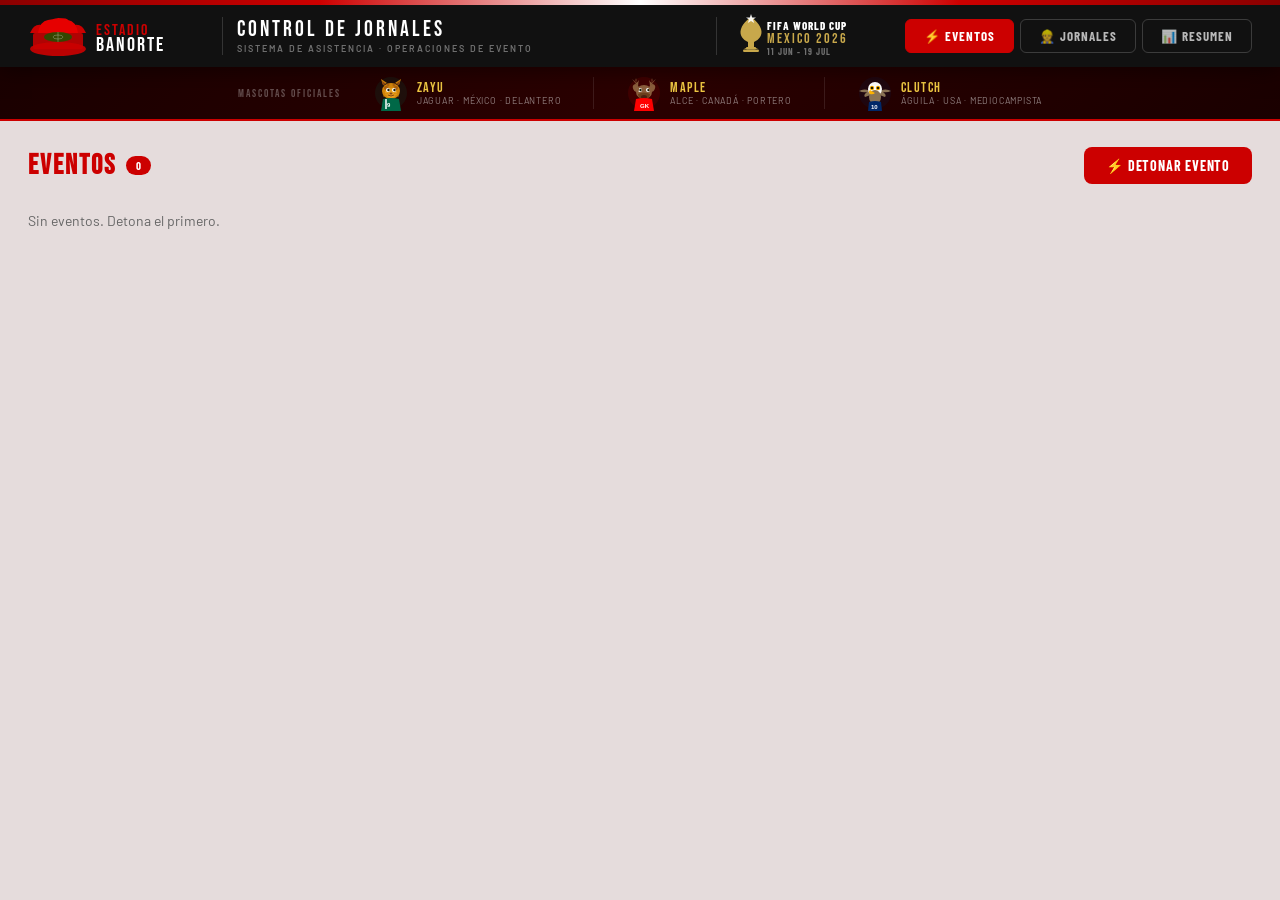
==== index.html @ 2855ef68 "new" ====
﻿<!DOCTYPE html>
<html lang="es">
<head>
<meta charset="UTF-8">
<meta name="viewport" content="width=device-width, initial-scale=1.0">
<title>Estadio Banorte · Control de Jornales · Mundial 2026</title>
<link href="https://fonts.googleapis.com/css2?family=Bebas+Neue&family=Barlow+Condensed:wght@400;600;700;800;900&family=Barlow:wght@400;500;600&display=swap" rel="stylesheet">
<style>
*{box-sizing:border-box;margin:0;padding:0}
:root{
  --red:#CC0000;--red2:#E60000;--red-dark:#8B0000;
  --white:#FFFFFF;--dark:#111111;
  --gray:#F5F5F5;--gray2:#EBEBEB;
  --border:#E0E0E0;--border-red:#F5C0C0;
  --text:#111111;--muted:#666;
  --gold:#C8A84B;--gold2:#F0C842;
}
html,body{min-height:100vh;background:#E5DCDC;font-family:'Barlow',sans-serif;color:var(--text)}

/* â”€â”€ HEADER â”€â”€ */
.header{background:var(--dark);position:sticky;top:0;z-index:100;box-shadow:0 2px 20px rgba(0,0,0,.5)}
.topbar{height:5px;background:linear-gradient(90deg,var(--red-dark),var(--red),#fff,var(--red),var(--red-dark))}
.hinner{display:flex;align-items:center;gap:14px;padding:8px 28px;max-width:1440px;margin:0 auto}

.sep{width:1px;height:38px;background:rgba(255,255,255,.15);flex-shrink:0}

.htxt{flex:1}
.htitle{font-family:'Bebas Neue',sans-serif;color:white;font-size:22px;letter-spacing:3px;line-height:1}
.hsub{font-size:9px;color:rgba(255,255,255,.4);letter-spacing:2px;font-weight:600;text-transform:uppercase;margin-top:2px}

.nav{display:flex;gap:6px;margin-left:auto}
.nav-btn{background:transparent;border:1.5px solid rgba(255,255,255,.18);color:rgba(255,255,255,.7);font-family:'Barlow Condensed',sans-serif;font-weight:700;font-size:13px;letter-spacing:1px;padding:8px 18px;border-radius:6px;cursor:pointer;transition:.15s;text-transform:uppercase}
.nav-btn:hover,.nav-btn.active{background:var(--red);border-color:var(--red);color:white}

/* â”€â”€ MASCOTS BAR â”€â”€ */
.mascots-bar{background:linear-gradient(135deg,#1a0000,#2a0000,#1a0000);border-bottom:2px solid var(--red);padding:8px 28px;display:flex;align-items:center;justify-content:center;gap:32px}
.mascot-item{display:flex;align-items:center;gap:8px}
.mascot-item svg{width:36px;height:36px;flex-shrink:0}
.mascot-txt{color:white}
.mascot-name{font-family:'Bebas Neue',sans-serif;font-size:14px;letter-spacing:1.5px;color:var(--gold2);line-height:1}
.mascot-desc{font-size:9px;color:rgba(255,255,255,.5);text-transform:uppercase;letter-spacing:.8px}
.mascots-title{font-family:'Bebas Neue',sans-serif;font-size:11px;letter-spacing:2px;color:rgba(255,255,255,.3);text-transform:uppercase;align-self:center}

/* â”€â”€ LAYOUT â”€â”€ */
.wrap{max-width:1440px;margin:0 auto;padding:26px 28px 60px}
.view{display:none}.view.active{display:block}
.sec-head{display:flex;align-items:center;gap:10px;margin-bottom:20px}
.sec-head h2{font-family:'Bebas Neue',sans-serif;font-size:28px;color:var(--red);letter-spacing:2px}
.badge{background:var(--red);color:white;font-size:11px;font-weight:700;padding:3px 10px;border-radius:20px;font-family:'Barlow Condensed',sans-serif}

/* â”€â”€ CARD â”€â”€ */
.card{background:white;border-radius:12px;border:1px solid var(--border);padding:20px;margin-bottom:16px}
.card-title{font-family:'Bebas Neue',sans-serif;font-size:17px;letter-spacing:1.5px;color:var(--red);margin-bottom:14px}

/* â”€â”€ FORM â”€â”€ */
.form-row{display:flex;gap:12px;flex-wrap:wrap;margin-bottom:13px}
.fg{display:flex;flex-direction:column;gap:5px;flex:1;min-width:175px}
.fg label{font-size:10px;font-weight:700;color:var(--muted);text-transform:uppercase;letter-spacing:1px}
.fg input,.fg select{border:1.5px solid var(--border);border-radius:8px;padding:9px 12px;font-family:'Barlow',sans-serif;font-size:14px;color:var(--text);background:white;outline:none;transition:.12s}
.fg input:focus,.fg select:focus{border-color:var(--red);box-shadow:0 0 0 3px rgba(204,0,0,.08)}

/* â”€â”€ BUTTONS â”€â”€ */
.btn{font-family:'Barlow Condensed',sans-serif;font-weight:700;font-size:14px;letter-spacing:.8px;text-transform:uppercase;padding:10px 22px;border-radius:8px;border:none;cursor:pointer;transition:.12s;display:inline-flex;align-items:center;gap:6px}
.btn:active{transform:scale(.98)}
.btn-red{background:var(--red);color:white}.btn-red:hover{background:var(--red2)}
.btn-gold{background:var(--gold);color:var(--dark)}.btn-gold:hover{background:var(--gold2)}
.btn-outline{background:transparent;color:var(--red);border:1.5px solid var(--red)}.btn-outline:hover{background:#FFF5F5}
.btn-danger{background:transparent;color:var(--red);border:1.5px solid var(--border-red);border-radius:6px;font-family:'Barlow Condensed',sans-serif;font-weight:700;font-size:11px;padding:3px 10px;cursor:pointer;transition:.12s}
.btn-danger:hover{background:#FEF0F0}
.btn-sm{padding:7px 15px;font-size:13px}
.btn-xs{padding:4px 10px;font-size:11px}

/* â”€â”€ EVENTS GRID â”€â”€ */
.ev-grid{display:grid;grid-template-columns:repeat(auto-fill,minmax(275px,1fr));gap:14px;margin-bottom:24px}
.ev-card{background:white;border-radius:12px;border:2px solid var(--border);overflow:hidden;cursor:pointer;transition:.15s}
.ev-card:hover{border-color:var(--red);transform:translateY(-2px);box-shadow:0 6px 20px rgba(204,0,0,.12)}
.ev-card.sel{border-color:var(--red);box-shadow:0 0 0 4px rgba(204,0,0,.15)}
.ev-top{background:var(--red);padding:14px 16px;position:relative;overflow:hidden}
.ev-top::after{content:'';position:absolute;bottom:0;left:0;right:0;height:3px;background:linear-gradient(90deg,var(--gold),white,var(--gold))}
.ev-top::before{content:'';position:absolute;top:-30px;right:-30px;width:100px;height:100px;border-radius:50%;background:rgba(255,255,255,.05)}
.ev-tipo{display:inline-block;background:rgba(255,255,255,.15);color:rgba(255,255,255,.9);font-size:10px;font-weight:700;padding:2px 9px;border-radius:4px;letter-spacing:1px;text-transform:uppercase;margin-bottom:6px}
.ev-nombre{font-family:'Bebas Neue',sans-serif;font-size:21px;color:white;letter-spacing:1.5px;line-height:1.1}
.ev-meta{font-size:11px;color:rgba(255,255,255,.6);margin-top:4px}
.ev-extra{margin-top:10px;display:flex;flex-wrap:wrap;gap:6px}
.ev-pill{font-size:9px;font-weight:700;letter-spacing:.5px;text-transform:uppercase;padding:4px 8px;border-radius:999px;background:rgba(255,255,255,.14);color:white}
.ev-body{padding:12px 16px}
.ev-stats{display:grid;grid-template-columns:repeat(4,1fr);gap:6px}
.ev-stat{background:var(--gray);border-radius:7px;padding:7px 4px;text-align:center}
.ev-stat .n{font-family:'Bebas Neue',sans-serif;font-size:22px;color:var(--red);line-height:1}
.ev-stat .l{font-size:9px;color:var(--muted);font-weight:700;text-transform:uppercase;letter-spacing:.3px}

/* â”€â”€ TURNOS â”€â”€ */
.turnos-head{display:flex;align-items:center;gap:10px;margin:26px 0 14px}
.ev-label{font-family:'Bebas Neue',sans-serif;font-size:22px;color:var(--red);letter-spacing:1.5px}
.turnos-grid{display:grid;grid-template-columns:repeat(3,1fr);gap:16px}
.turno-card{background:white;border-radius:12px;overflow:hidden;border:1.5px solid var(--border);display:flex;flex-direction:column}
.t-head{padding:12px 16px;display:flex;align-items:center;gap:10px}
.t-antes .t-head{background:linear-gradient(135deg,#FFEAEA,#FFD5D5);border-bottom:2px solid #FFAAAA}
.t-durante .t-head{background:var(--red);border-bottom:3px solid var(--gold)}
.t-despues .t-head{background:var(--dark);border-bottom:2px solid var(--red)}
.t-ico{width:32px;height:32px;border-radius:50%;display:flex;align-items:center;justify-content:center;font-size:15px;flex-shrink:0}
.t-antes .t-ico{background:var(--red);color:white}
.t-durante .t-ico{background:var(--gold);color:var(--dark)}
.t-despues .t-ico{background:var(--red);color:white}
.t-lbl{font-family:'Bebas Neue',sans-serif;font-size:16px;letter-spacing:1px}
.t-antes .t-lbl{color:var(--red)}
.t-durante .t-lbl,.t-despues .t-lbl{color:white}
.t-salary{margin-left:auto;font-family:'Bebas Neue',sans-serif;font-size:20px;letter-spacing:1px}
.t-antes .t-salary{color:var(--red)}
.t-durante .t-salary,.t-despues .t-salary{color:white}
.t-body{padding:13px;flex:1}
.add-row{display:flex;gap:7px;margin-bottom:10px}
.add-row select{flex:1;border:1.5px solid var(--border);border-radius:7px;padding:8px 10px;font-family:'Barlow',sans-serif;font-size:13px;outline:none;background:white;color:var(--text)}
.add-row select:focus{border-color:var(--red)}
.emp-list{display:flex;flex-direction:column;gap:5px;max-height:230px;overflow-y:auto;padding-right:2px}
.emp-list::-webkit-scrollbar{width:4px}
.emp-list::-webkit-scrollbar-thumb{background:var(--gray2);border-radius:4px}
.emp-item{display:flex;align-items:center;gap:9px;padding:8px 10px;background:var(--gray);border-radius:8px;transition:.1s}
.emp-item:hover{background:var(--gray2)}
.emp-av{width:32px;height:32px;border-radius:50%;background:var(--red);color:white;display:flex;align-items:center;justify-content:center;font-size:10px;font-weight:800;flex-shrink:0;font-family:'Barlow Condensed',sans-serif}
.emp-info{flex:1}
.emp-nm{font-size:13px;font-weight:600;color:var(--text)}
.emp-ar{font-size:10px;color:var(--muted);font-weight:700;text-transform:uppercase;letter-spacing:.3px}
.emp-pay{font-family:'Bebas Neue',sans-serif;font-size:16px;color:var(--red);margin-right:4px}
.t-foot{padding:9px 14px;border-top:1px solid var(--border);display:flex;justify-content:space-between;align-items:center;background:var(--gray)}
.t-total{font-family:'Barlow Condensed',sans-serif;font-size:12px;font-weight:700;color:var(--muted)}
.t-total strong{font-family:'Bebas Neue',sans-serif;font-size:16px;color:var(--red)}
.empty{text-align:center;padding:20px;color:var(--muted);font-size:13px;font-style:italic}

/* â”€â”€ TABLES â”€â”€ */
.tbl-wrap{background:white;border-radius:12px;border:1px solid var(--border);overflow:auto}
table{width:100%;border-collapse:collapse;font-size:13px;min-width:1240px}
thead th{text-align:left;padding:11px 16px;background:var(--red);color:white;font-family:'Barlow Condensed',sans-serif;font-weight:700;font-size:13px;letter-spacing:.8px;text-transform:uppercase}
tbody td{padding:10px 16px;border-bottom:1px solid var(--border);color:var(--text)}
tbody tr:last-child td{border-bottom:none}
tbody tr:hover td{background:var(--gray)}
.tag{display:inline-block;font-size:10px;font-weight:700;padding:2px 9px;border-radius:4px;text-transform:uppercase;letter-spacing:.3px;background:#FFEAEA;color:var(--red)}
.cell-stack{display:flex;flex-direction:column;gap:3px}
.cell-muted{font-size:11px;color:var(--muted);line-height:1.2}
.cell-badge{display:inline-flex;align-items:center;gap:4px;width:max-content;font-size:10px;font-weight:700;padding:2px 8px;border-radius:999px;background:#EEF8EE;color:#1E7A3A;text-transform:uppercase;letter-spacing:.3px}
.cell-badge.off{background:#FFF3F3;color:var(--red)}
.contact-line{font-size:11px;line-height:1.25;color:var(--text)}
.contact-line strong{color:var(--muted);text-transform:uppercase;font-size:9px;letter-spacing:.4px}
.file-input{border:1.5px dashed var(--border);border-radius:8px;padding:9px 12px;background:#FCFCFC;font-size:13px}
.file-preview{font-size:11px;color:var(--muted);margin-top:4px}

/* â”€â”€ RESUMEN â”€â”€ */
.res-grid{display:grid;grid-template-columns:repeat(4,1fr);gap:14px;margin-bottom:22px}
.res-card{background:white;border-radius:12px;border:1.5px solid var(--border);padding:16px 18px}
.res-lbl{font-size:10px;font-weight:700;text-transform:uppercase;letter-spacing:1px;color:var(--muted);margin-bottom:4px}
.res-val{font-family:'Bebas Neue',sans-serif;font-size:32px;color:var(--red);line-height:1}
.res-sub{font-size:11px;color:var(--muted);margin-top:3px}
.res-card.hl{border-color:var(--gold);background:linear-gradient(135deg,#FFFCE8,#FFF5CC)}
.res-card.hl .res-val{color:var(--dark)}
.dl-area{background:white;border:1px solid var(--border);border-radius:12px;padding:18px;margin-top:16px}
.dl-title{font-family:'Bebas Neue',sans-serif;font-size:17px;letter-spacing:1.5px;color:var(--red);margin-bottom:12px}
.dl-btns{display:flex;gap:9px;flex-wrap:wrap}

/* â”€â”€ TOAST â”€â”€ */
.toast{position:fixed;bottom:26px;right:26px;background:var(--dark);color:white;padding:12px 22px;border-radius:10px;font-size:14px;font-weight:600;font-family:'Barlow Condensed',sans-serif;letter-spacing:.5px;z-index:999;opacity:0;transform:translateY(8px);transition:all .22s;pointer-events:none;border-left:4px solid var(--gold)}
.toast.show{opacity:1;transform:translateY(0)}

@media(max-width:1000px){.turnos-grid{grid-template-columns:1fr}}
@media(max-width:800px){.res-grid{grid-template-columns:repeat(2,1fr)}.wrap{padding:18px 16px 60px}.ev-grid{grid-template-columns:1fr}.mascots-bar{gap:16px}}
@media(max-width:600px){.nav-btn{padding:7px 10px;font-size:11px}.hinner{padding:8px 14px}.mascot-desc{display:none}}
</style>
</head>
<body>

<!-- HEADER -->
<div class="header">
  <div class="topbar"></div>
  <div class="hinner">

    <!-- LOGO ESTADIO BANORTE: Silueta del Azteca + nombre -->
    <svg width="180" height="46" viewBox="0 0 180 46" fill="none" xmlns="http://www.w3.org/2000/svg">
      <!-- Silueta estadio Azteca (techo caracol icónico) -->
      <g transform="translate(0,2)">
        <!-- Base/gradas -->
        <ellipse cx="30" cy="34" rx="28" ry="7" fill="#CC0000" opacity=".9"/>
        <!-- Cuerpo estadio -->
        <rect x="5" y="18" width="50" height="16" rx="2" fill="#CC0000" opacity=".85"/>
        <!-- Techo volado izquierdo -->
        <path d="M2 18 Q6 8 14 10 L14 18Z" fill="#CC0000"/>
        <!-- Techo volado derecho -->
        <path d="M58 18 Q54 8 46 10 L46 18Z" fill="#CC0000"/>
        <!-- Techo central caracol -->
        <path d="M10 18 Q12 6 20 5 Q30 3 30 3 Q40 3 40 5 Q48 6 50 18Z" fill="#E60000"/>
        <!-- Apertura cancha -->
        <ellipse cx="30" cy="22" rx="14" ry="5" fill="#006400" opacity=".7"/>
        <!-- Lineas cancha -->
        <line x1="30" y1="17" x2="30" y2="27" stroke="white" stroke-width=".5" opacity=".5"/>
        <ellipse cx="30" cy="22" rx="5" ry="2" fill="none" stroke="white" stroke-width=".5" opacity=".5"/>
      </g>
      <!-- Texto -->
      <text x="68" y="22" font-family="'Bebas Neue',sans-serif" font-size="16" fill="#CC0000" letter-spacing="2">ESTADIO</text>
      <text x="68" y="38" font-family="'Bebas Neue',sans-serif" font-size="20" fill="white" letter-spacing="2">BANORTE</text>
    </svg>

    <div class="sep"></div>
    <div class="htxt">
      <div class="htitle">CONTROL DE JORNALES</div>
      <div class="hsub">Sistema de Asistencia · Operaciones de Evento</div>
    </div>
    <div class="sep"></div>

    <!-- FIFA WC 2026 logo -->
    <svg width="160" height="46" viewBox="0 0 160 46" fill="none" xmlns="http://www.w3.org/2000/svg">
      <!-- Trofeo -->
      <path d="M20 4 C20 4 12 9 10 16 C8 22 12 27 17 29 L17 34 L13 36 L27 36 L23 34 L23 29 C28 27 32 22 30 16 C28 9 20 4 20 4Z" fill="#C8A84B"/>
      <rect x="15" y="34" width="10" height="2.5" rx="1.2" fill="#C8A84B"/>
      <rect x="12" y="36.5" width="16" height="2.5" rx="1.2" fill="#C8A84B"/>
      <polygon points="20,1 21.2,4.5 25,4.5 22,6.5 23.2,10 20,8 16.8,10 18,6.5 15,4.5 18.8,4.5" fill="white" opacity=".9"/>
      <!-- Texto -->
      <text x="36" y="17" font-family="'Barlow Condensed',sans-serif" font-weight="800" font-size="11" fill="white" letter-spacing="1">FIFA WORLD CUP</text>
      <text x="36" y="30" font-family="'Bebas Neue',sans-serif" font-size="14" fill="#C8A84B" letter-spacing="2">MEXICO 2026</text>
      <text x="36" y="42" font-family="'Barlow Condensed',sans-serif" font-weight="700" font-size="9" fill="rgba(255,255,255,0.4)" letter-spacing="1">11 JUN - 19 JUL</text>
    </svg>

    <nav class="nav">
      <button class="nav-btn active" onclick="gotoView('eventos',this)">⚡ Eventos</button>
      <button class="nav-btn" onclick="gotoView('empleados',this)">👷 Jornales</button>
      <button class="nav-btn" onclick="gotoView('resumen',this)">📊 Resumen</button>
    </nav>
  </div>
</div>

<!-- MASCOTS BAR: Zayu (jaguar MX), Maple (alce CA), Clutch (águila USA) -->
<div class="mascots-bar">
  <div class="mascots-title">Mascotas Oficiales</div>

  <!-- ZAYU - Jaguar México -->
  <div class="mascot-item">
    <svg width="36" height="36" viewBox="0 0 36 36" fill="none">
      <!-- Cuerpo jaguar verde México -->
      <circle cx="18" cy="18" r="16" fill="#006847" opacity=".15"/>
      <!-- Cabeza -->
      <ellipse cx="18" cy="16" rx="9" ry="8" fill="#D4860A"/>
      <!-- Orejas -->
      <polygon points="10,10 8,4 14,8" fill="#D4860A"/>
      <polygon points="26,10 28,4 22,8" fill="#D4860A"/>
      <polygon points="10,10 9,6 13,9" fill="#8B4513"/>
      <polygon points="26,10 27,6 23,9" fill="#8B4513"/>
      <!-- Cara -->
      <ellipse cx="18" cy="18" rx="6" ry="5" fill="#E8A020"/>
      <!-- Manchas jaguar -->
      <circle cx="13" cy="13" r="2" fill="#8B4513" opacity=".6"/>
      <circle cx="23" cy="13" r="2" fill="#8B4513" opacity=".6"/>
      <circle cx="15" cy="10" r="1.5" fill="#8B4513" opacity=".5"/>
      <circle cx="21" cy="10" r="1.5" fill="#8B4513" opacity=".5"/>
      <!-- Ojos -->
      <circle cx="15" cy="15" r="2" fill="white"/>
      <circle cx="21" cy="15" r="2" fill="white"/>
      <circle cx="15.5" cy="15" r="1.2" fill="#1A1A00"/>
      <circle cx="21.5" cy="15" r="1.2" fill="#1A1A00"/>
      <!-- Nariz -->
      <ellipse cx="18" cy="18.5" rx="1.5" ry="1" fill="#8B4513"/>
      <!-- Boca -->
      <path d="M15 20 Q18 22 21 20" stroke="#8B4513" stroke-width="1" fill="none"/>
      <!-- Bigotes -->
      <line x1="10" y1="19" x2="15" y2="18.5" stroke="#D4860A" stroke-width=".8"/>
      <line x1="10" y1="21" x2="15" y2="20" stroke="#D4860A" stroke-width=".8"/>
      <line x1="26" y1="19" x2="21" y2="18.5" stroke="#D4860A" stroke-width=".8"/>
      <line x1="26" y1="21" x2="21" y2="20" stroke="#D4860A" stroke-width=".8"/>
      <!-- Jersey verde México -->
      <path d="M10 24 Q18 22 26 24 L28 36 Q18 38 8 36Z" fill="#006847"/>
      <path d="M13 24 L13 34" stroke="white" stroke-width="1.5"/>
      <text x="14" y="32" font-size="6" fill="white" font-weight="bold" font-family="sans-serif">9</text>
    </svg>
    <div class="mascot-txt">
      <div class="mascot-name">ZAYU</div>
      <div class="mascot-desc">Jaguar · México · Delantero</div>
    </div>
  </div>

  <div style="width:1px;height:32px;background:rgba(255,255,255,.1)"></div>

  <!-- MAPLE - Alce Canadá -->
  <div class="mascot-item">
    <svg width="36" height="36" viewBox="0 0 36 36" fill="none">
      <circle cx="18" cy="18" r="16" fill="#FF0000" opacity=".1"/>
      <!-- Cornamenta -->
      <path d="M12 12 Q8 6 6 4 Q8 5 10 8 Q9 5 10 3 Q11 5 10 8 Q12 7 13 5 Q12 8 12 12" fill="#8B5E3C"/>
      <path d="M24 12 Q28 6 30 4 Q28 5 26 8 Q27 5 26 3 Q25 5 26 8 Q24 7 23 5 Q24 8 24 12" fill="#8B5E3C"/>
      <!-- Cabeza alce grande -->
      <ellipse cx="18" cy="17" rx="8" ry="7" fill="#8B5E3C"/>
      <!-- Hocico largo característico -->
      <path d="M12 19 Q18 16 24 19 Q24 24 18 25 Q12 24 12 19Z" fill="#6B3F1C"/>
      <!-- Ojos -->
      <circle cx="14" cy="15" r="2" fill="white"/>
      <circle cx="22" cy="15" r="2" fill="white"/>
      <circle cx="14.5" cy="15" r="1.2" fill="#1A1A00"/>
      <circle cx="22.5" cy="15" r="1.2" fill="#1A1A00"/>
      <!-- Nariz grande -->
      <ellipse cx="18" cy="22" rx="3" ry="2" fill="#4A2010"/>
      <!-- Orejas -->
      <ellipse cx="10" cy="13" rx="3" ry="4" fill="#8B5E3C" transform="rotate(-20,10,13)"/>
      <ellipse cx="26" cy="13" rx="3" ry="4" fill="#8B5E3C" transform="rotate(20,26,13)"/>
      <!-- Jersey rojo Canadá -->
      <path d="M10 24 Q18 22 26 24 L28 36 Q18 38 8 36Z" fill="#FF0000"/>
      <text x="14" y="33" font-size="6" fill="white" font-weight="bold" font-family="sans-serif">GK</text>
    </svg>
    <div class="mascot-txt">
      <div class="mascot-name">MAPLE</div>
      <div class="mascot-desc">Alce · Canadá · Portero</div>
    </div>
  </div>

  <div style="width:1px;height:32px;background:rgba(255,255,255,.1)"></div>

  <!-- CLUTCH - Águila USA -->
  <div class="mascot-item">
    <svg width="36" height="36" viewBox="0 0 36 36" fill="none">
      <circle cx="18" cy="18" r="16" fill="#002868" opacity=".15"/>
      <!-- Alas -->
      <path d="M18 18 Q8 12 2 16 Q6 18 10 17 Q6 20 8 22 Q14 20 18 18Z" fill="#8B7355"/>
      <path d="M18 18 Q28 12 34 16 Q30 18 26 17 Q30 20 28 22 Q22 20 18 18Z" fill="#8B7355"/>
      <!-- Cabeza blanca águila calva -->
      <ellipse cx="18" cy="14" rx="7" ry="7" fill="white"/>
      <!-- Cuerpo -->
      <ellipse cx="18" cy="22" rx="6" ry="7" fill="#8B7355"/>
      <!-- Pico amarillo curvo -->
      <path d="M13 15 Q11 17 13 19 Q16 20 18 18 Q16 17 13 15Z" fill="#FFB300"/>
      <!-- Ojos -->
      <circle cx="15" cy="13" r="2.2" fill="#FFB300"/>
      <circle cx="15" cy="13" r="1.3" fill="#1A1A00"/>
      <circle cx="21" cy="13" r="2.2" fill="#FFB300"/>
      <circle cx="21" cy="13" r="1.3" fill="#1A1A00"/>
      <!-- Jersey azul USA -->
      <path d="M12 27 Q18 25 24 27 L25 36 Q18 38 11 36Z" fill="#002868"/>
      <text x="14" y="34" font-size="6" fill="white" font-weight="bold" font-family="sans-serif">10</text>
    </svg>
    <div class="mascot-txt">
      <div class="mascot-name">CLUTCH</div>
      <div class="mascot-desc">Águila · USA · Mediocampista</div>
    </div>
  </div>
</div>

<div class="wrap">

  <!-- ══ VIEW: EVENTOS ══ -->
  <div class="view active" id="view-eventos">
    <div class="sec-head">
      <h2>EVENTOS</h2>
      <span class="badge" id="ev-count">0</span>
      <button class="btn btn-red" style="margin-left:auto" onclick="toggle('form-ev')">⚡ Detonar Evento</button>
    </div>
    <div class="card" id="form-ev" style="display:none">
      <div class="card-title">NUEVO EVENTO</div>
      <div class="form-row">
        <div class="fg"><label>Nombre del Evento</label><input id="ev-nom" placeholder="Ej: México vs Sudáfrica — Partido Inaugural"></div>
        <div class="fg" style="max-width:185px"><label>Fecha</label><input id="ev-fecha" type="date"></div>
        <div class="fg" style="max-width:200px"><label>Tipo</label>
          <select id="ev-tipo">
            <option>Partido Mundial</option><option>Amistoso</option>
            <option>Inauguración</option><option>Clausura</option>
            <option>Concierto</option><option>Ensayo General</option><option>Otro</option>
          </select>
        </div>
      </div>
      <div class="form-row">
        <div class="fg" style="max-width:210px"><label>Pago por Turno ($)</label><input id="ev-pago" type="number" value="380" min="1"></div>
        <div class="fg"><label>Notas / Descripción</label><input id="ev-desc" placeholder="Información adicional del evento..."></div>
      </div>
      <div class="form-row">
        <div class="fg" style="max-width:170px"><label>Salario Antes ($)</label><input id="ev-sal-antes" type="number" value="320" min="1"></div>
        <div class="fg" style="max-width:170px"><label>Salario Durante ($)</label><input id="ev-sal-durante" type="number" value="480" min="1"></div>
        <div class="fg" style="max-width:170px"><label>Salario Después ($)</label><input id="ev-sal-despues" type="number" value="360" min="1"></div>
        <div class="fg" style="max-width:170px"><label>Operario (cant.)</label><input id="ev-op" type="number" value="20" min="0"></div>
        <div class="fg" style="max-width:170px"><label>Supervisión (cant.)</label><input id="ev-sup" type="number" value="4" min="0"></div>
      </div>
      <div style="display:flex;gap:8px;flex-wrap:wrap">
        <button class="btn btn-red" onclick="crearEvento()">⚡ Detonar Evento</button>
        <button class="btn btn-outline" onclick="toggle('form-ev')">Cancelar</button>
      </div>
    </div>
    <div class="ev-grid" id="ev-grid">
      <p style="color:var(--muted);font-size:14px;grid-column:1/-1;padding:8px 0">Sin eventos. Detona el primero.</p>
    </div>
    <div id="turnos-sec" style="display:none">
      <div class="turnos-head">
        <div style="width:4px;height:28px;background:var(--gold);border-radius:2px"></div>
        <div class="ev-label" id="t-ev-title">EVENTO</div>
        <div style="margin-left:auto;display:flex;gap:8px">
          <button class="btn btn-gold btn-sm" onclick="dlEvento()">⬇ Lista Completa</button>
        </div>
      </div>
      <div class="turnos-grid" id="turnos-grid"></div>
    </div>
  </div>

  <!-- ══ VIEW: EMPLEADOS ══ -->
  <div class="view" id="view-empleados">
    <div class="sec-head">
      <h2>BASE DE JORNALES</h2>
      <span class="badge" id="emp-count">0</span>
      <button class="btn btn-red" style="margin-left:auto" onclick="openEmpForm()">+ Agregar Jornal</button>
    </div>
    <div class="card" id="form-emp" style="display:none">
      <div class="card-title">NUEVO JORNAL</div>
      <div class="form-row">
        <div class="fg"><label>Nombre Completo</label><input id="emp-nom" placeholder="Nombre completo"></div>
        <div class="fg" style="max-width:170px"><label>N° Empleado</label><input id="emp-num" placeholder="001"></div>
        <div class="fg" style="max-width:210px"><label>Área</label>
          <select id="emp-area">
            <option>Seguridad</option><option>Limpieza</option><option>Taquillas</option>
            <option>Acomodadores</option><option>Logística</option><option>Estacionamiento</option>
            <option>Médico</option><option>Prensa / Acreditaciones</option>
            <option>Protocolo VIP</option><option>Transmisiones</option>
          </select>
        </div>
      </div>
      <div class="form-row">
        <div class="fg"><label>Teléfono</label><input id="emp-tel" placeholder="55 1234 5678"></div>
        <div class="fg"><label>Celular</label><input id="emp-cel" placeholder="55 9876 5432"></div>
        <div class="fg"><label>Redes Sociales</label><input id="emp-redes" placeholder="@jornal.demo"></div>
      </div>
      <div class="form-row">
        <div class="fg"><label>Banco</label><input id="emp-banco" placeholder="BBVA"></div>
        <div class="fg"><label>Cuenta / Tarjeta</label><input id="emp-cuenta" placeholder="1234567890"></div>
        <div class="fg"><label>CLABE</label><input id="emp-clabe" placeholder="012345678901234567"></div>
      </div>
      <div class="form-row">
        <div class="fg">
          <label>Subir INE</label>
          <input id="emp-ine" class="file-input" type="file" accept="image/*,application/pdf" onchange="handleEmpIneChange(this)">
          <div class="file-preview" id="emp-ine-preview">Sin archivo cargado</div>
          <div style="display:flex;gap:8px;margin-top:8px;flex-wrap:wrap">
            <button class="btn btn-outline btn-xs" type="button" onclick="clearEmpIne()">Eliminar INE</button>
            <button class="btn btn-outline btn-xs" type="button" onclick="resetEmpForm()">Limpiar Formulario</button>
          </div>
        </div>
      </div>
      <div style="display:flex;gap:8px">
        <button class="btn btn-red" id="emp-save-btn" onclick="agregarEmp()">Guardar</button>
        <button class="btn btn-outline" onclick="cancelEmpForm()">Cancelar</button>
      </div>
    </div>
    <div class="tbl-wrap">
      <table>
        <thead><tr><th>N°</th><th>Nombre</th><th>Área</th><th>Contacto</th><th>Banco</th><th>INE</th><th style="text-align:center">Eventos</th><th style="text-align:center">Turnos</th><th style="text-align:right">Total Ganado</th><th>Acciones</th></tr></thead>
        <tbody id="emp-tbody"></tbody>
      </table>
    </div>
  </div>

  <!-- ══ VIEW: RESUMEN ══ -->
  <div class="view" id="view-resumen">
    <div class="sec-head"><h2>RESUMEN GENERAL</h2></div>
    <div class="res-grid" id="res-stats"></div>
    <div class="tbl-wrap">
      <table>
        <thead><tr><th>Jornal</th><th>Área</th><th style="text-align:center">Antes</th><th style="text-align:center">Durante</th><th style="text-align:center">Después</th><th style="text-align:center">Turnos</th><th style="text-align:right">A Pagar</th></tr></thead>
        <tbody id="res-tbody"></tbody>
      </table>
    </div>
    <div class="dl-area">
      <div class="dl-title">DESCARGAR REPORTES</div>
      <div class="dl-btns">
        <button class="btn btn-red btn-sm" onclick="dlResumen()">⬇ Resumen General (CSV)</button>
        <button class="btn btn-outline btn-sm" onclick="dlPorEvento()">⬇ Desglose por Evento (CSV)</button>
      </div>
    </div>
  </div>

</div>
<div class="toast" id="toast"></div>

<script>
var emps=[
  {id:1,num:'001',nombre:'Carlos Ramírez',area:'Seguridad',telefono:'55 1000 1001',celular:'55 2000 1001',redes:'@jr001',banco:'BBVA',cuenta:'1234567890',clabe:'012345678901234567',ine:{name:'INE_Carlos_Ramirez.pdf'}},
  {id:2,num:'002',nombre:'Miguel Flores',area:'Acomodadores',telefono:'55 1000 1002',celular:'55 2000 1002',redes:'@jr002',banco:'Banorte',cuenta:'1234567891',clabe:'012345678901234568',ine:{name:'INE_Miguel_Flores.jpg'}},
  {id:3,num:'003',nombre:'Ana González',area:'Limpieza',telefono:'55 1000 1003',celular:'55 2000 1003',redes:'@jr003',banco:'Santander',cuenta:'1234567892',clabe:'012345678901234569',ine:{name:'INE_Ana_Gonzalez.pdf'}},
  {id:4,num:'004',nombre:'Luis Hernández',area:'Taquillas',telefono:'55 1000 1004',celular:'55 2000 1004',redes:'@jr004',banco:'BBVA',cuenta:'1234567893',clabe:'012345678901234570',ine:{name:'INE_Luis_Hernandez.jpg'}},
  {id:5,num:'005',nombre:'Diana Morales',area:'Logística',telefono:'55 1000 1005',celular:'55 2000 1005',redes:'@jr005',banco:'Banamex',cuenta:'1234567894',clabe:'012345678901234571',ine:{name:'INE_Diana_Morales.pdf'}},
  {id:6,num:'006',nombre:'Roberto Soto',area:'Estacionamiento',telefono:'55 1000 1006',celular:'55 2000 1006',redes:'@jr006',banco:'BBVA',cuenta:'1234567895',clabe:'012345678901234572',ine:{name:'INE_Roberto_Soto.jpg'}},
  {id:7,num:'007',nombre:'Patricia Vega',area:'Médico',telefono:'55 1000 1007',celular:'55 2000 1007',redes:'@jr007',banco:'Santander',cuenta:'1234567896',clabe:'012345678901234573',ine:{name:'INE_Patricia_Vega.pdf'}},
  {id:8,num:'008',nombre:'Jorge Mendoza',area:'Seguridad',telefono:'55 1000 1008',celular:'55 2000 1008',redes:'@jr008',banco:'Banorte',cuenta:'1234567897',clabe:'012345678901234574',ine:{name:'INE_Jorge_Mendoza.jpg'}},
  {id:9,num:'009',nombre:'Sofía Reyes',area:'Prensa / Acreditaciones',telefono:'55 1000 1009',celular:'55 2000 1009',redes:'@jr009',banco:'BBVA',cuenta:'1234567898',clabe:'012345678901234575',ine:{name:'INE_Sofia_Reyes.pdf'}},
  {id:10,num:'010',nombre:'Eduardo Castillo',area:'Protocolo VIP',telefono:'55 1000 1010',celular:'55 2000 1010',redes:'@jr010',banco:'Santander',cuenta:'1234567899',clabe:'012345678901234576',ine:{name:'INE_Eduardo_Castillo.jpg'}},
  {id:11,num:'011',nombre:'Fernanda López',area:'Taquillas',telefono:'55 1000 1011',celular:'55 2000 1011',redes:'@jr011',banco:'Banamex',cuenta:'1234567900',clabe:'012345678901234577',ine:{name:'INE_Fernanda_Lopez.pdf'}},
  {id:12,num:'012',nombre:'Héctor Guzmán',area:'Seguridad',telefono:'55 1000 1012',celular:'55 2000 1012',redes:'@jr012',banco:'BBVA',cuenta:'1234567901',clabe:'012345678901234578',ine:{name:'INE_Hector_Guzman.jpg'}},
  {id:13,num:'013',nombre:'Verónica Salinas',area:'Transmisiones',telefono:'55 1000 1013',celular:'55 2000 1013',redes:'@jr013',banco:'Banorte',cuenta:'1234567902',clabe:'012345678901234579',ine:{name:'INE_Veronica_Salinas.pdf'}},
  {id:14,num:'014',nombre:'Ramón Torres',area:'Estacionamiento',telefono:'55 1000 1014',celular:'55 2000 1014',redes:'@jr014',banco:'Santander',cuenta:'1234567903',clabe:'012345678901234580',ine:{name:'INE_Ramon_Torres.jpg'}},
];var eventos=[],selEv=null,nextEvId=1,nextEmpId=15,empEditId=null,empIneCleared=false;
var TURNOS=[
  {key:'antes',lbl:'Antes del Evento',ico:'▷',cls:'t-antes'},
  {key:'durante',lbl:'Durante el Evento',ico:'▶',cls:'t-durante'},
  {key:'despues',lbl:'Después del Evento',ico:'◀',cls:'t-despues'},
];

function toast(m){var t=document.getElementById('toast');t.textContent=m;t.classList.add('show');clearTimeout(t._t);t._t=setTimeout(function(){t.classList.remove('show');},2600);}
function toggle(id){var e=document.getElementById(id);e.style.display=e.style.display==='none'?'block':'none';}
function fdate(d){return d?new Date(d+'T12:00').toLocaleDateString('es-MX',{day:'2-digit',month:'short',year:'numeric'}):'—';}
function ini(n){return n.split(' ').map(function(w){return w[0];}).slice(0,2).join('');}
function moneda(v){return '$'+Number(v||0).toLocaleString('es-MX');}
function salarioTurno(ev,turno){return Number(ev&&ev.salarios&&ev.salarios[turno]!=null?ev.salarios[turno]:ev&&ev.pago)||0;}
function safeTxt(v){return String(v||'').replace(/[&<>"]/g,function(ch){return {'&':'&amp;','<':'&lt;','>':'&gt;','"':'&quot;'}[ch];});}
function getEmpById(id){return emps.find(function(e){return e.id===id;});}
function fillEmpForm(emp){
  document.getElementById('emp-nom').value=emp.nombre||'';
  document.getElementById('emp-num').value=emp.num||'';
  document.getElementById('emp-area').value=emp.area||'Seguridad';
  document.getElementById('emp-tel').value=emp.telefono||'';
  document.getElementById('emp-cel').value=emp.celular||'';
  document.getElementById('emp-redes').value=emp.redes||'';
  document.getElementById('emp-banco').value=emp.banco||'';
  document.getElementById('emp-cuenta').value=emp.cuenta||'';
  document.getElementById('emp-clabe').value=emp.clabe||'';
  document.getElementById('emp-ine').value='';
  empIneCleared=false;
  document.getElementById('emp-ine-preview').textContent=emp.ine&&emp.ine.name?emp.ine.name:'Sin archivo cargado';
  document.getElementById('emp-save-btn').textContent='Guardar Cambios';
  document.querySelector('#form-emp .card-title').textContent='EDITAR JORNAL';
}
function resetEmpForm(){
  empEditId=null;
  empIneCleared=false;
  document.getElementById('emp-nom').value='';
  document.getElementById('emp-num').value='';
  document.getElementById('emp-area').value='Seguridad';
  document.getElementById('emp-tel').value='';
  document.getElementById('emp-cel').value='';
  document.getElementById('emp-redes').value='';
  document.getElementById('emp-banco').value='';
  document.getElementById('emp-cuenta').value='';
  document.getElementById('emp-clabe').value='';
  document.getElementById('emp-ine').value='';
  document.getElementById('emp-ine-preview').textContent='Sin archivo cargado';
  document.getElementById('emp-save-btn').textContent='Guardar';
  document.querySelector('#form-emp .card-title').textContent='NUEVO JORNAL';
}
function openEmpForm(id){
  resetEmpForm();
  if(id!=null){
    var emp=getEmpById(id);
    if(emp){
      empEditId=id;
      fillEmpForm(emp);
    }
  }
  document.getElementById('form-emp').style.display='block';
}
function cancelEmpForm(){
  resetEmpForm();
  document.getElementById('form-emp').style.display='none';
}
function clearEmpIne(){
  document.getElementById('emp-ine').value='';
  document.getElementById('emp-ine-preview').textContent='INE eliminada';
  empIneCleared=true;
}
function handleEmpIneChange(input){
  empIneCleared=false;
  document.getElementById('emp-ine-preview').textContent=input.files&&input.files[0]?input.files[0].name:'Sin archivo cargado';
}

function gotoView(v,btn){
  document.querySelectorAll('.view').forEach(function(e){e.classList.remove('active');});
  document.getElementById('view-'+v).classList.add('active');
  document.querySelectorAll('.nav-btn').forEach(function(b){b.classList.remove('active');});
  if(btn)btn.classList.add('active');
  if(v==='resumen')renderResumen();
  if(v==='empleados')renderEmps();
}

function crearEvento(){
  var n=document.getElementById('ev-nom').value.trim();
  var f=document.getElementById('ev-fecha').value;
  var t=document.getElementById('ev-tipo').value;
  var salarios={
    antes:parseFloat(document.getElementById('ev-sal-antes').value)||320,
    durante:parseFloat(document.getElementById('ev-sal-durante').value)||480,
    despues:parseFloat(document.getElementById('ev-sal-despues').value)||360
  };
  var posiciones={
    operario:parseInt(document.getElementById('ev-op').value,10)||0,
    supervision:parseInt(document.getElementById('ev-sup').value,10)||0
  };
  if(!n){toast('⚠ Ingresa el nombre del evento');return;}
  if(!f){toast('⚠ Selecciona la fecha');return;}
  eventos.push({id:nextEvId++,nombre:n,fecha:f,tipo:t,pago:salarios.durante,salarios:salarios,posiciones:posiciones,desc:document.getElementById('ev-desc').value.trim(),turnos:{antes:[],durante:[],despues:[]}});
  renderEventos();toggle('form-ev');
  document.getElementById('ev-nom').value='';
  document.getElementById('ev-fecha').value='';
  document.getElementById('ev-desc').value='';
  document.getElementById('ev-pago').value='380';
  var salAntes=document.getElementById('ev-sal-antes'); if(salAntes)salAntes.value='320';
  var salDurante=document.getElementById('ev-sal-durante'); if(salDurante)salDurante.value='480';
  var salDespues=document.getElementById('ev-sal-despues'); if(salDespues)salDespues.value='360';
  var op=document.getElementById('ev-op'); if(op)op.value='20';
  var sup=document.getElementById('ev-sup'); if(sup)sup.value='4';
  toast('⚡ Evento detonado · salarios y posiciones definidos');
}

function renderEventos(){
  document.getElementById('ev-count').textContent=eventos.length;
  var g=document.getElementById('ev-grid');
  if(!eventos.length){g.innerHTML='<p style="color:var(--muted);font-size:14px;grid-column:1/-1;padding:8px 0">Sin eventos. Detona el primero.</p>';return;}
  g.innerHTML=eventos.map(function(ev){
    var tot=ev.turnos.antes.length+ev.turnos.durante.length+ev.turnos.despues.length;
    var s=selEv&&selEv.id===ev.id;
    return'<div class="ev-card'+(s?' sel':'')+'" onclick="selectEv('+ev.id+')">'
      +'<div class="ev-top"><div class="ev-tipo">'+ev.tipo+'</div>'
      +'<div class="ev-nombre">'+ev.nombre+'</div>'
      +'<div class="ev-meta">'+fdate(ev.fecha)+' &nbsp;·&nbsp; Salarios por turno</div>'
      +'<div class="ev-extra">'
      +'<span class="ev-pill">Antes '+moneda(salarioTurno(ev,'antes'))+'</span>'
      +'<span class="ev-pill">Durante '+moneda(salarioTurno(ev,'durante'))+'</span>'
      +'<span class="ev-pill">Después '+moneda(salarioTurno(ev,'despues'))+'</span>'
      +'</div></div>'
      +'<div class="ev-body"><div class="ev-stats">'
      +'<div class="ev-stat"><div class="n">'+ev.turnos.antes.length+'</div><div class="l">Antes</div></div>'
      +'<div class="ev-stat"><div class="n">'+ev.turnos.durante.length+'</div><div class="l">Durante</div></div>'
      +'<div class="ev-stat"><div class="n">'+ev.turnos.despues.length+'</div><div class="l">Después</div></div>'
      +'<div class="ev-stat"><div class="n">'+tot+'</div><div class="l">Total</div></div>'
      +'</div>'
      +'<div class="ev-extra">'
      +'<span class="ev-pill">Operario '+(ev.posiciones&&ev.posiciones.operario||0)+'</span>'
      +'<span class="ev-pill">Supervisión '+(ev.posiciones&&ev.posiciones.supervision||0)+'</span>'
      +'</div></div></div>';
  }).join('');
}

function selectEv(id){
  selEv=eventos.find(function(e){return e.id===id;});
  renderEventos();renderTurnos();
  var s=document.getElementById('turnos-sec');
  s.style.display='block';
  document.getElementById('t-ev-title').textContent=selEv.nombre.toUpperCase();
  setTimeout(function(){s.scrollIntoView({behavior:'smooth',block:'start'});},80);
}

function renderTurnos(){
  if(!selEv)return;
  var ev=selEv;
  document.getElementById('turnos-grid').innerHTML=TURNOS.map(function(t){
    var list=ev.turnos[t.key];
    var disp=emps.filter(function(e){return!list.find(function(a){return a.id===e.id;});});
    var opts=disp.map(function(e){return'<option value="'+e.id+'">'+e.nombre+' · '+e.area+'</option>';}).join('');
    var sal=salarioTurno(ev,t.key);
    var items=list.length?list.map(function(e){
      return'<div class="emp-item">'
        +'<div class="emp-av">'+ini(e.nombre)+'</div>'
        +'<div class="emp-info"><div class="emp-nm">'+e.nombre+'</div><div class="emp-ar">'+e.area+'</div></div>'
        +'<div class="emp-pay">'+moneda(sal)+'</div>'
        +'<button class="btn-danger" onclick="removeEmp('+ev.id+',\''+t.key+'\','+e.id+')">✕</button>'
        +'</div>';
    }).join(''):'<div class="empty">Sin jornales asignados</div>';
    return'<div class="turno-card '+t.cls+'">'
      +'<div class="t-head"><div class="t-ico">'+t.ico+'</div><div class="t-lbl">'+t.lbl+'</div><div class="t-salary">'+moneda(sal)+'</div></div>'
      +'<div class="t-body">'
      +'<div class="add-row"><select id="sel-'+t.key+'"><option value="">— Seleccionar jornal —</option>'+opts+'</select>'
      +'<button class="btn btn-red btn-sm" onclick="addEmp('+ev.id+',\''+t.key+'\')">+ Agregar</button></div>'
      +'<div class="emp-list">'+items+'</div>'
      +'</div>'
      +'<div class="t-foot">'
      +'<div class="t-total">'+list.length+' jornales &nbsp;·&nbsp; <strong>'+moneda(list.length*sal)+'</strong></div>'
      +'<button class="btn btn-outline btn-xs" onclick="dlTurno('+ev.id+',\''+t.key+'\')">⬇ Lista</button>'
      +'</div></div>';
  }).join('');
}

function addEmp(evId,turno){
  var ev=eventos.find(function(e){return e.id===evId;});
  var val=parseInt(document.getElementById('sel-'+turno).value);
  if(!val){toast('⚠ Selecciona un jornal');return;}
  var emp=emps.find(function(e){return e.id===val;});
  ev.turnos[turno].push(emp);
  renderEventos();renderTurnos();
  toast('✓ '+emp.nombre+' agregado al turno');
}

function removeEmp(evId,turno,empId){
  var ev=eventos.find(function(e){return e.id===evId;});
  ev.turnos[turno]=ev.turnos[turno].filter(function(e){return e.id!==empId;});
  renderEventos();renderTurnos();
  toast('Jornal removido del turno');
}

function agregarEmp(){
  var n=document.getElementById('emp-nom').value.trim();
  var num=document.getElementById('emp-num').value.trim();
  var area=document.getElementById('emp-area').value;
  var tel=document.getElementById('emp-tel').value.trim();
  var cel=document.getElementById('emp-cel').value.trim();
  var redes=document.getElementById('emp-redes').value.trim();
  var banco=document.getElementById('emp-banco').value.trim();
  var cuenta=document.getElementById('emp-cuenta').value.trim();
  var clabe=document.getElementById('emp-clabe').value.trim();
  var file=document.getElementById('emp-ine').files[0];
  if(!n){toast('⚠ Ingresa el nombre');return;}
  function saveEmp(ine){
    var payload={num:num,nombre:n,area:area,telefono:tel,celular:cel,redes:redes,banco:banco,cuenta:cuenta,clabe:clabe};
    if(empEditId!=null){
      var emp=getEmpById(empEditId);
      if(!emp){toast('⚠ El jornal ya no existe');return;}
      payload.num=payload.num||emp.num||String(nextEmpId).padStart(3,'0');
      emp.num=payload.num;emp.nombre=payload.nombre;emp.area=payload.area;
      emp.telefono=payload.telefono;emp.celular=payload.celular;emp.redes=payload.redes;
      emp.banco=payload.banco;emp.cuenta=payload.cuenta;emp.clabe=payload.clabe;
      if(file){emp.ine=ine;}else if(empIneCleared){emp.ine=null;}
      renderEmps();if(selEv)renderTurnos();
      cancelEmpForm();
      toast('✓ Jornal actualizado');
      return;
    }
    payload.num=payload.num||String(nextEmpId).padStart(3,'0');
    emps.push({id:nextEmpId++,num:payload.num,nombre:payload.nombre,area:payload.area,telefono:payload.telefono,celular:payload.celular,redes:payload.redes,banco:payload.banco,cuenta:payload.cuenta,clabe:payload.clabe,ine:ine});
    renderEmps();
    cancelEmpForm();
    toast('✓ Jornal registrado');
  }
  if(file){
    var reader=new FileReader();
    reader.onload=function(){saveEmp({name:file.name,type:file.type,data:reader.result});};
    reader.readAsDataURL(file);
    document.getElementById('emp-ine-preview').textContent=file.name;
    empIneCleared=false;
    return;
  }
  saveEmp(null);
}

function renderEmps(){
  document.getElementById('emp-count').textContent=emps.length;
  var tb=document.getElementById('emp-tbody');
  if(!emps.length){tb.innerHTML='<tr><td colspan="10" style="text-align:center;color:var(--muted);padding:24px">Sin empleados registrados</td></tr>';return;}
  tb.innerHTML=emps.map(function(e){
    var turnos=0,evCount=0,pago=0;
    eventos.forEach(function(ev){
      var en=false;
      ['antes','durante','despues'].forEach(function(t){
        if(ev.turnos[t].find(function(a){return a.id===e.id;})){turnos++;pago+=salarioTurno(ev,t);en=true;}
      });
      if(en)evCount++;
    });
    var contacto='<div class="contact-line"><strong>Tel.</strong> '+safeTxt(e.telefono||'--')+'</div>'
      +'<div class="contact-line"><strong>Cel.</strong> '+safeTxt(e.celular||'--')+'</div>'
      +'<div class="contact-line"><strong>Red.</strong> '+safeTxt(e.redes||'--')+'</div>';
    var banco='<div class="contact-line"><strong>Banco</strong> '+safeTxt(e.banco||'--')+'</div>'
      +'<div class="contact-line"><strong>Cuenta</strong> '+safeTxt(e.cuenta||'--')+'</div>'
      +'<div class="contact-line"><strong>CLABE</strong> '+safeTxt(e.clabe||'--')+'</div>';
    var ine=e.ine&&e.ine.name?'<span class="cell-badge">INE cargada</span><div class="cell-muted">'+safeTxt(e.ine.name)+'</div>':'<span class="cell-badge off">Sin INE</span>';
    return'<tr>'
      +'<td><span class="tag">'+e.num+'</span></td>'
      +'<td style="font-weight:600">'+e.nombre+'</td>'
      +'<td>'+safeTxt(e.area||'--')+'</td>'
      +'<td>'+contacto+'</td>'
      +'<td>'+banco+'</td>'
      +'<td>'+ine+'</td>'
      +'<td style="text-align:center">'+evCount+'</td>'
      +'<td style="text-align:center">'+turnos+'</td>'
      +'<td style="text-align:right;font-family:\'Bebas Neue\',sans-serif;font-size:16px;color:var(--red)">'+moneda(pago)+'</td>'
      +'<td><div style="display:flex;gap:6px;flex-wrap:wrap;justify-content:flex-end"><button class="btn-danger" onclick="openEmpForm('+e.id+')">Editar</button><button class="btn-danger" onclick="eliminarEmp('+e.id+')">Eliminar</button></div></td>'
      +'</tr>';
  }).join('');
}

function eliminarEmp(id){
  if(!confirm('¿Eliminar este jornal?'))return;
  emps=emps.filter(function(e){return e.id!==id;});
  if(empEditId===id)cancelEmpForm();
  eventos.forEach(function(ev){
    ['antes','durante','despues'].forEach(function(t){
      ev.turnos[t]=ev.turnos[t].filter(function(e){return e.id!==id;});
    });
  });
  renderEmps();if(selEv)renderTurnos();
  toast('Jornal eliminado');
}

function renderResumen(){
  var totT=0,totP=0;
  var rows=emps.map(function(e){
    var a=0,d=0,ds=0,p=0;
    eventos.forEach(function(ev){
      if(ev.turnos.antes.find(function(x){return x.id===e.id;})){a++;p+=salarioTurno(ev,'antes');}
      if(ev.turnos.durante.find(function(x){return x.id===e.id;})){d++;p+=salarioTurno(ev,'durante');}
      if(ev.turnos.despues.find(function(x){return x.id===e.id;})){ds++;p+=salarioTurno(ev,'despues');}
    });
    var t=a+d+ds;totT+=t;totP+=p;
    return{e:e,a:a,d:d,ds:ds,t:t,p:p};
  }).filter(function(r){return r.t>0;}).sort(function(a,b){return b.p-a.p;});

  document.getElementById('res-stats').innerHTML=[
    {l:'Eventos',v:eventos.length,s:'registrados',hl:false},
    {l:'Jornales Activos',v:rows.length,s:'con al menos 1 turno',hl:false},
    {l:'Total Turnos',v:totT,s:'asignados',hl:false},
    {l:'Total a Pagar',v:moneda(totP),s:'suma total nómina',hl:true},
  ].map(function(r){
    return'<div class="res-card'+(r.hl?' hl':'')+'"><div class="res-lbl">'+r.l+'</div><div class="res-val">'+r.v+'</div><div class="res-sub">'+r.s+'</div></div>';
  }).join('');

  var tb=document.getElementById('res-tbody');
  if(!rows.length){tb.innerHTML='<tr><td colspan="7" style="text-align:center;color:var(--muted);padding:24px">Sin datos. Asigna jornales a los eventos.</td></tr>';return;}
  tb.innerHTML=rows.map(function(r){
    return'<tr>'
      +'<td style="font-weight:600">'+r.e.nombre+'</td>'
      +'<td>'+r.e.area+'</td>'
      +'<td style="text-align:center">'+r.a+'</td>'
      +'<td style="text-align:center">'+r.d+'</td>'
      +'<td style="text-align:center">'+r.ds+'</td>'
      +'<td style="text-align:center;font-weight:700">'+r.t+'</td>'
      +'<td style="text-align:right;font-family:\'Bebas Neue\',sans-serif;font-size:17px;color:var(--red)">'+moneda(r.p)+'</td>'
      +'</tr>';
  }).join('');
}

function csv(filename,rows){
  var c=rows.map(function(r){return r.map(function(c){return'"'+String(c).replace(/"/g,'""')+'"';}).join(',');}).join('\n');
  var a=document.createElement('a');
  a.href='data:text/csv;charset=utf-8,\uFEFF'+encodeURIComponent(c);
  a.download=filename;a.click();
}
function dlTurno(evId,turno){
  var ev=eventos.find(function(e){return e.id===evId;});
  var lbl={antes:'Antes',durante:'Durante',despues:'Después'}[turno];
  var rows=[['#','Nombre','Área','Turno','Evento','Fecha','Pago']];
  ev.turnos[turno].forEach(function(e,i){rows.push([i+1,e.nombre,e.area,lbl,ev.nombre,ev.fecha,moneda(salarioTurno(ev,turno))]);});
  csv('Lista_'+lbl+'_'+ev.nombre.replace(/\s+/g,'_')+'.csv',rows);
  toast('⬇ Lista '+lbl+' descargada');
}
function dlEvento(){
  if(!selEv){toast('Selecciona un evento primero');return;}
  var ev=selEv,rows=[['#','Nombre','Área','Turno','Pago']],i=1;
  ['antes','durante','despues'].forEach(function(t){
    var lbl={antes:'Antes',durante:'Durante',despues:'Después'}[t];
    ev.turnos[t].forEach(function(e){rows.push([i++,e.nombre,e.area,lbl,moneda(salarioTurno(ev,t))]);});
  });
  csv('Evento_'+ev.nombre.replace(/\s+/g,'_')+'.csv',rows);
  toast('⬇ Lista completa descargada');
}
function dlResumen(){
  var rows=[['Empleado','Área','N°','Banco','CLABE','INE','Antes','Durante','Después','Total Turnos','Total a Pagar']];
  emps.forEach(function(e){
    var a=0,d=0,ds=0,p=0;
    eventos.forEach(function(ev){
      if(ev.turnos.antes.find(function(x){return x.id===e.id;})){a++;p+=salarioTurno(ev,'antes');}
      if(ev.turnos.durante.find(function(x){return x.id===e.id;})){d++;p+=salarioTurno(ev,'durante');}
      if(ev.turnos.despues.find(function(x){return x.id===e.id;})){ds++;p+=salarioTurno(ev,'despues');}
    });
    if(a+d+ds>0)rows.push([e.nombre,e.area,e.num,e.banco||'',e.cuenta||'',e.ine&&e.ine.name?e.ine.name:'',a,d,ds,a+d+ds,moneda(p)]);
  });
  csv('Resumen_Banorte_'+new Date().toISOString().slice(0,10)+'.csv',rows);
  toast('⬇ Resumen general descargado');
}
function dlPorEvento(){
  var rows=[['Evento','Tipo','Fecha','Turno','N°','Nombre','Área','Banco','INE','Pago']];
  eventos.forEach(function(ev){
    ['antes','durante','despues'].forEach(function(t){
      var lbl={antes:'Antes',durante:'Durante',despues:'Después'}[t];
      ev.turnos[t].forEach(function(e){rows.push([ev.nombre,ev.tipo,ev.fecha,lbl,e.num,e.nombre,e.area,e.banco||'',e.ine&&e.ine.name?e.ine.name:'',moneda(salarioTurno(ev,t))]);});
    });
  });
  csv('Desglose_Por_Evento_Banorte.csv',rows);
  toast('⬇ Desglose por evento descargado');
}

renderEventos();renderEmps();
</script>
</body>
</html>
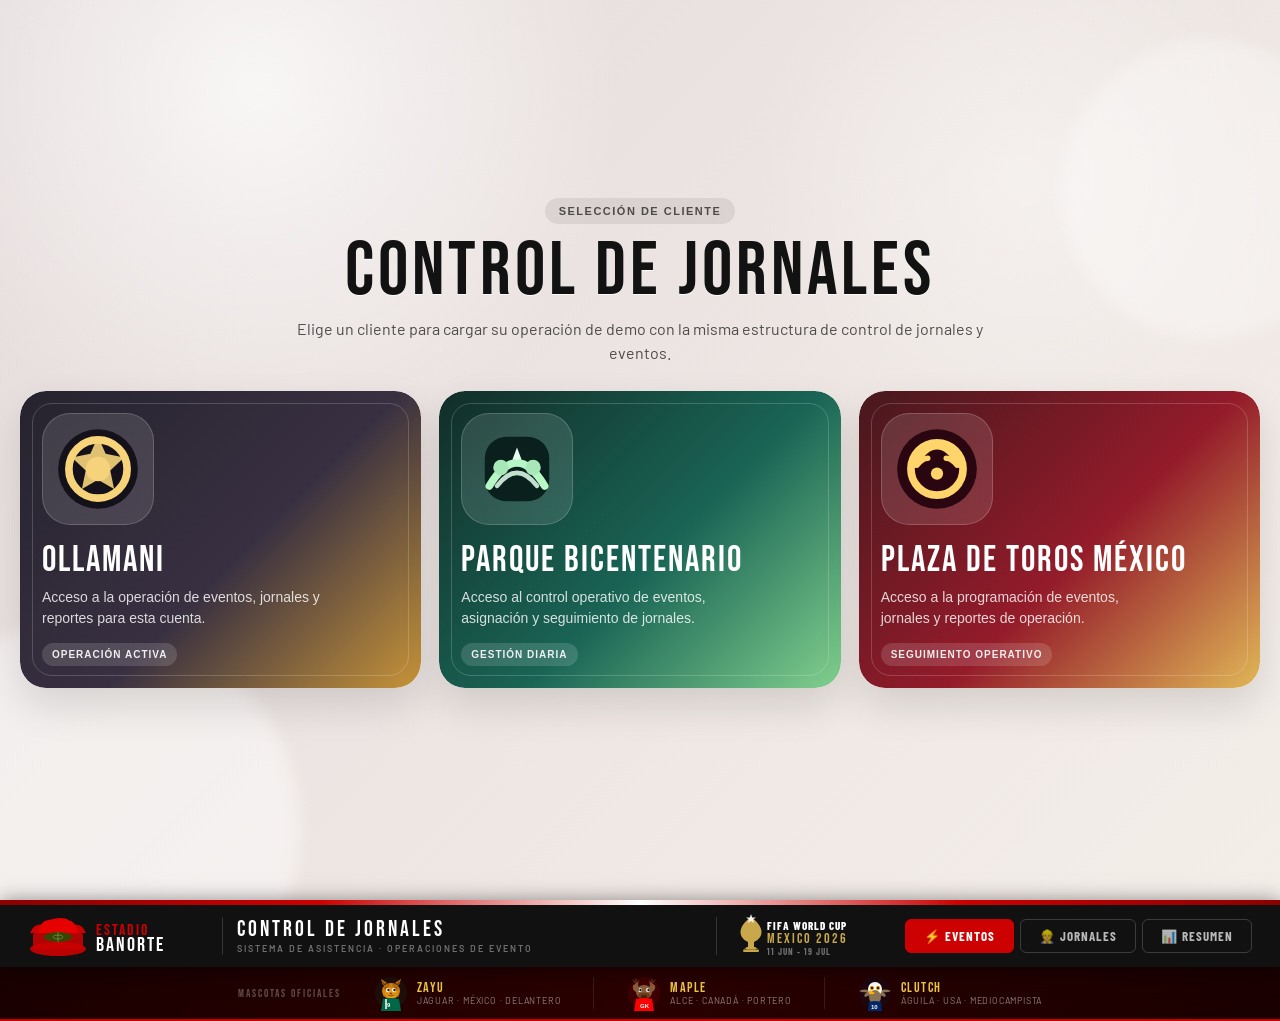
==== commit 3ecfeff9: "mejoras" ====
--- a/index.html
+++ b/index.html
@@ -3,7 +3,7 @@
 <head>
 <meta charset="UTF-8">
 <meta name="viewport" content="width=device-width, initial-scale=1.0">
-<title>Estadio Banorte · Control de Jornales · Mundial 2026</title>
+<title>Control de Jornales</title>
 <link href="https://fonts.googleapis.com/css2?family=Bebas+Neue&family=Barlow+Condensed:wght@400;600;700;800;900&family=Barlow:wght@400;500;600&display=swap" rel="stylesheet">
 <style>
 *{box-sizing:border-box;margin:0;padding:0}
@@ -14,13 +14,85 @@
   --border:#E0E0E0;--border-red:#F5C0C0;
   --text:#111111;--muted:#666;
   --gold:#C8A84B;--gold2:#F0C842;
-}
-html,body{min-height:100vh;background:#E5DCDC;font-family:'Barlow',sans-serif;color:var(--text)}
+  --page-bg:#E5DCDC;
+  --page-bg2:#F4EEE9;
+  --header-bg:#111111;
+}
+html,body{min-height:100vh;background:var(--page-bg);font-family:'Barlow',sans-serif;color:var(--text)}
+body{overflow-x:hidden}
+header,.mascots-bar,.wrap{display:none}
+
+/* â”€â”€ LANDING â”€â”€ */
+.landing-screen{min-height:100vh;display:flex;align-items:center;justify-content:center;padding:34px 20px 48px;position:relative;overflow:hidden;background:
+  radial-gradient(circle at 20% 10%, rgba(255,255,255,.72), transparent 28%),
+  radial-gradient(circle at 80% 20%, rgba(255,255,255,.42), transparent 22%),
+  linear-gradient(135deg,var(--page-bg),var(--page-bg2))}
+.landing-screen::before,.landing-screen::after{content:'';position:absolute;border-radius:50%;filter:blur(8px);pointer-events:none}
+.landing-screen::before{width:420px;height:420px;left:-120px;bottom:-140px;background:rgba(255,255,255,.45)}
+.landing-screen::after{width:300px;height:300px;right:-80px;top:40px;background:rgba(255,255,255,.32)}
+.landing-inner{max-width:1240px;width:100%;position:relative;z-index:1}
+.landing-hero{max-width:760px;margin:0 auto 24px;text-align:center}
+.landing-kicker{display:inline-flex;align-items:center;gap:8px;background:rgba(17,17,17,.08);padding:7px 14px;border-radius:999px;font-size:11px;font-weight:800;letter-spacing:1.5px;text-transform:uppercase;color:rgba(17,17,17,.7);margin-bottom:14px}
+.landing-title{font-family:'Bebas Neue',sans-serif;font-size:76px;line-height:.9;letter-spacing:4px;color:#121212;text-shadow:0 1px 0 rgba(255,255,255,.8)}
+.landing-copy{margin-top:10px;font-size:16px;line-height:1.5;color:rgba(17,17,17,.72);max-width:700px;margin-left:auto;margin-right:auto}
+.landing-grid{display:grid;grid-template-columns:repeat(3,1fr);gap:18px;margin-top:26px}
+.client-card{border:none;border-radius:26px;padding:22px;cursor:pointer;text-align:left;min-height:270px;position:relative;overflow:hidden;box-shadow:0 18px 40px rgba(0,0,0,.12);transition:transform .18s ease,box-shadow .18s ease,filter .18s ease}
+.client-card:hover{transform:translateY(-5px) scale(1.01);box-shadow:0 22px 46px rgba(0,0,0,.18);filter:saturate(1.06)}
+.client-card::before{content:'';position:absolute;inset:0;border-radius:inherit;opacity:.95}
+.client-card::after{content:'';position:absolute;inset:12px;border-radius:20px;border:1px solid rgba(255,255,255,.18);pointer-events:none}
+.client-card>*{position:relative;z-index:1}
+.client-mark{width:112px;height:112px;border-radius:28px;display:flex;align-items:center;justify-content:center;background:rgba(255,255,255,.12);backdrop-filter:blur(10px);box-shadow:inset 0 0 0 1px rgba(255,255,255,.18);margin-bottom:18px}
+.client-mark svg{width:92px;height:92px;display:block}
+.client-name{font-family:'Bebas Neue',sans-serif;font-size:36px;letter-spacing:2px;line-height:1;color:white}
+.client-desc{font-size:14px;line-height:1.5;color:rgba(255,255,255,.82);max-width:280px;margin-top:8px}
+.client-tag{display:inline-flex;align-items:center;gap:6px;background:rgba(255,255,255,.14);color:rgba(255,255,255,.9);padding:6px 10px;border-radius:999px;font-size:10px;font-weight:800;letter-spacing:1px;text-transform:uppercase;margin-top:14px}
+.client-card.ollamani::before{background:linear-gradient(135deg,#1b1824,#2f2638 55%,#c58f2f)}
+.client-card.parque::before{background:linear-gradient(135deg,#06231e,#0e5d4d 55%,#7ccf89)}
+.client-card.plaza::before{background:linear-gradient(135deg,#3e0d12,#8f1020 55%,#e0b44f)}
 
 /* â”€â”€ HEADER â”€â”€ */
-.header{background:var(--dark);position:sticky;top:0;z-index:100;box-shadow:0 2px 20px rgba(0,0,0,.5)}
-.topbar{height:5px;background:linear-gradient(90deg,var(--red-dark),var(--red),#fff,var(--red),var(--red-dark))}
+.header{background:var(--header-bg);position:sticky;top:0;z-index:100;box-shadow:0 2px 20px rgba(0,0,0,.5)}
+.topbar{height:5px;background:var(--topbar-grad,linear-gradient(90deg,var(--red-dark),var(--red),#fff,var(--red),var(--red-dark)))}
 .hinner{display:flex;align-items:center;gap:14px;padding:8px 28px;max-width:1440px;margin:0 auto}
+.client-brand{display:flex;align-items:center;gap:12px;min-width:0}
+.client-brand-mark{width:58px;height:58px;flex-shrink:0;display:flex;align-items:center;justify-content:center}
+.client-brand-mark svg{width:58px;height:58px;display:block;filter:drop-shadow(0 6px 14px rgba(0,0,0,.35))}
+.client-brand-copy{display:flex;flex-direction:column;min-width:0}
+.client-switch{margin-left:8px}
+
+body.theme-ollamani{background:linear-gradient(180deg,#ececec,#f8f8f8 42%,#e6e6e6)}
+body.theme-ollamani .client-brand{display:none}
+body.theme-ollamani .header > .hinner > svg{display:block}
+body.theme-ollamani .mascots-bar{display:flex}
+body.theme-ollamani .card,body.theme-ollamani .ev-card,body.theme-ollamani .turno-card,body.theme-ollamani .res-card{border-radius:18px}
+body.theme-ollamani .card,body.theme-ollamani .res-card{box-shadow:0 14px 34px rgba(17,17,17,.12)}
+body.theme-ollamani .ev-top{background:linear-gradient(135deg,#111111,#cc0000 58%,#ffffff)}
+body.theme-ollamani .btn-red{background:linear-gradient(135deg,#cc0000,#e60000);color:#ffffff}
+body.theme-ollamani .btn-red:hover{filter:brightness(1.03)}
+body.theme-ollamani .nav-btn.active{background:linear-gradient(135deg,#cc0000,#e60000);color:#ffffff;border-color:transparent}
+body.theme-ollamani .header{box-shadow:0 10px 28px rgba(17,17,17,.55)}
+
+body.theme-parque{background:linear-gradient(180deg,#d6ebe2,#eff8f3 42%,#dff1e8)}
+body.theme-parque .client-brand{display:flex}
+body.theme-parque .header > .hinner > svg{display:none}
+body.theme-parque .mascots-bar{display:none}
+body.theme-parque .card,body.theme-parque .ev-card,body.theme-parque .turno-card,body.theme-parque .res-card{border-radius:22px}
+body.theme-parque .card,body.theme-parque .res-card{box-shadow:0 12px 28px rgba(9,46,35,.08)}
+body.theme-parque .ev-top{background:linear-gradient(135deg,#0a2a24,#0d6b59 58%,#7ccf89)}
+body.theme-parque .btn-red{background:linear-gradient(135deg,#0e7c68,#6ed49a);color:#082018}
+body.theme-parque .nav-btn.active{background:linear-gradient(135deg,#0e7c68,#6ed49a);color:#082018;border-color:transparent}
+body.theme-parque .header{box-shadow:0 10px 28px rgba(6,39,33,.45)}
+
+body.theme-plaza{background:linear-gradient(180deg,#eadfdb,#f7efe9 42%,#f3e2de)}
+body.theme-plaza .client-brand{display:flex}
+body.theme-plaza .header > .hinner > svg{display:none}
+body.theme-plaza .mascots-bar{display:none}
+body.theme-plaza .card,body.theme-plaza .ev-card,body.theme-plaza .turno-card,body.theme-plaza .res-card{border-radius:16px}
+body.theme-plaza .card,body.theme-plaza .res-card{box-shadow:0 14px 34px rgba(72,10,22,.08)}
+body.theme-plaza .ev-top{background:linear-gradient(135deg,#421016,#941627 58%,#dfb149)}
+body.theme-plaza .btn-red{background:linear-gradient(135deg,#8f1020,#c52534);color:white}
+body.theme-plaza .nav-btn.active{background:linear-gradient(135deg,#8f1020,#c52534);color:white;border-color:transparent}
+body.theme-plaza .header{box-shadow:0 10px 28px rgba(57,8,17,.52)}
 
 .sep{width:1px;height:38px;background:rgba(255,255,255,.15);flex-shrink:0}
 
@@ -160,12 +232,71 @@
 .toast{position:fixed;bottom:26px;right:26px;background:var(--dark);color:white;padding:12px 22px;border-radius:10px;font-size:14px;font-weight:600;font-family:'Barlow Condensed',sans-serif;letter-spacing:.5px;z-index:999;opacity:0;transform:translateY(8px);transition:all .22s;pointer-events:none;border-left:4px solid var(--gold)}
 .toast.show{opacity:1;transform:translateY(0)}
 
+@media(max-width:1080px){.landing-grid{grid-template-columns:1fr}.client-card{min-height:auto}.landing-title{font-size:62px}}
 @media(max-width:1000px){.turnos-grid{grid-template-columns:1fr}}
-@media(max-width:800px){.res-grid{grid-template-columns:repeat(2,1fr)}.wrap{padding:18px 16px 60px}.ev-grid{grid-template-columns:1fr}.mascots-bar{gap:16px}}
-@media(max-width:600px){.nav-btn{padding:7px 10px;font-size:11px}.hinner{padding:8px 14px}.mascot-desc{display:none}}
+@media(max-width:800px){.res-grid{grid-template-columns:repeat(2,1fr)}.wrap{padding:18px 16px 60px}.ev-grid{grid-template-columns:1fr}.mascots-bar{gap:16px}.hinner{padding:8px 16px}.landing-screen{padding:18px 14px 34px}.landing-title{font-size:48px;letter-spacing:2px}.landing-copy{font-size:14px}.client-card{padding:18px}.client-name{font-size:30px}.client-mark{width:92px;height:92px}.client-mark svg{width:74px;height:74px}}
+@media(max-width:600px){.nav-btn{padding:7px 10px;font-size:11px}.hinner{padding:8px 14px}.mascot-desc{display:none}.landing-title{font-size:40px}}
 </style>
 </head>
 <body>
+
+<div class="landing-screen" id="landing-screen">
+  <div class="landing-inner">
+    <div class="landing-hero">
+      <div class="landing-kicker">Selección de cliente</div>
+      <div class="landing-title">Control de Jornales</div>
+      <div class="landing-copy">Elige un cliente para cargar su operación de demo con la misma estructura de control de jornales y eventos.</div>
+    </div>
+    <div class="landing-grid">
+      <button class="client-card ollamani" onclick="enterClient('ollamani')">
+        <div class="client-mark">
+          <svg viewBox="0 0 120 120" fill="none" xmlns="http://www.w3.org/2000/svg">
+            <defs><linearGradient id="o1" x1="20" y1="20" x2="100" y2="100"><stop offset="0" stop-color="#F7D37A"/><stop offset="1" stop-color="#B77B21"/></linearGradient></defs>
+            <circle cx="60" cy="60" r="52" fill="#14111A"/>
+            <circle cx="60" cy="60" r="38" fill="none" stroke="url(#o1)" stroke-width="10"/>
+            <circle cx="60" cy="60" r="16" fill="url(#o1)"/>
+            <path d="M60 18 L70 40 L94 45 L76 62 L81 86 L60 74 L39 86 L44 62 L26 45 L50 40Z" fill="rgba(247,211,122,.9)"/>
+          </svg>
+        </div>
+        <div class="client-name">Ollamani</div>
+        <div class="client-desc">Acceso a la operación de eventos, jornales y reportes para esta cuenta.</div>
+        <div class="client-tag">Operación activa</div>
+      </button>
+      <button class="client-card parque" onclick="enterClient('parque')">
+        <div class="client-mark">
+          <svg viewBox="0 0 120 120" fill="none" xmlns="http://www.w3.org/2000/svg">
+            <defs><linearGradient id="p1" x1="20" y1="20" x2="100" y2="100"><stop offset="0" stop-color="#B7F7C5"/><stop offset="1" stop-color="#2F8F79"/></linearGradient></defs>
+            <rect x="18" y="18" width="84" height="84" rx="28" fill="#09201C"/>
+            <path d="M24 82 Q60 22 96 82" stroke="url(#p1)" stroke-width="10" stroke-linecap="round" fill="none"/>
+            <path d="M34 82 Q60 48 86 82" stroke="#E6FFF0" stroke-width="6" stroke-linecap="round" fill="none" opacity=".85"/>
+            <circle cx="39" cy="58" r="10" fill="#A8E7B8"/>
+            <circle cx="81" cy="58" r="10" fill="#A8E7B8"/>
+            <path d="M60 32 L66 48 H54 L60 32Z" fill="#E6FFF0"/>
+          </svg>
+        </div>
+        <div class="client-name">Parque Bicentenario</div>
+        <div class="client-desc">Acceso al control operativo de eventos, asignación y seguimiento de jornales.</div>
+        <div class="client-tag">Gestión diaria</div>
+      </button>
+      <button class="client-card plaza" onclick="enterClient('plaza')">
+        <div class="client-mark">
+          <svg viewBox="0 0 120 120" fill="none" xmlns="http://www.w3.org/2000/svg">
+            <defs><linearGradient id="t1" x1="18" y1="18" x2="100" y2="100"><stop offset="0" stop-color="#FFD46A"/><stop offset="1" stop-color="#8F1020"/></linearGradient></defs>
+            <circle cx="60" cy="60" r="52" fill="#2A0710"/>
+            <circle cx="60" cy="60" r="34" fill="none" stroke="url(#t1)" stroke-width="10"/>
+            <path d="M31 54 Q44 30 60 30 Q76 30 89 54" stroke="url(#t1)" stroke-width="9" stroke-linecap="round" fill="none"/>
+            <path d="M34 55 Q41 46 48 46" stroke="#FFD46A" stroke-width="7" stroke-linecap="round" fill="none"/>
+            <path d="M86 55 Q79 46 72 46" stroke="#FFD46A" stroke-width="7" stroke-linecap="round" fill="none"/>
+            <circle cx="60" cy="66" r="8" fill="#FFD46A"/>
+          </svg>
+        </div>
+        <div class="client-name">Plaza de Toros México</div>
+        <div class="client-desc">Acceso a la programación de eventos, jornales y reportes de operación.</div>
+        <div class="client-tag">Seguimiento operativo</div>
+      </button>
+    </div>
+  </div>
+</div>
 
 <!-- HEADER -->
 <div class="header">
@@ -349,13 +480,13 @@
     <div class="card" id="form-ev" style="display:none">
       <div class="card-title">NUEVO EVENTO</div>
       <div class="form-row">
-        <div class="fg"><label>Nombre del Evento</label><input id="ev-nom" placeholder="Ej: México vs Sudáfrica — Partido Inaugural"></div>
+        <div class="fg"><label>Nombre del Evento</label><input id="ev-nom" placeholder="Ej: Concierto corporativo / evento especial"></div>
         <div class="fg" style="max-width:185px"><label>Fecha</label><input id="ev-fecha" type="date"></div>
         <div class="fg" style="max-width:200px"><label>Tipo</label>
           <select id="ev-tipo">
-            <option>Partido Mundial</option><option>Amistoso</option>
-            <option>Inauguración</option><option>Clausura</option>
-            <option>Concierto</option><option>Ensayo General</option><option>Otro</option>
+            <option>Concierto</option><option>Festival</option>
+            <option>Corporativo</option><option>Evento Deportivo</option>
+            <option>Privado</option><option>Otro</option>
           </select>
         </div>
       </div>
@@ -497,6 +628,155 @@
 function moneda(v){return '$'+Number(v||0).toLocaleString('es-MX');}
 function salarioTurno(ev,turno){return Number(ev&&ev.salarios&&ev.salarios[turno]!=null?ev.salarios[turno]:ev&&ev.pago)||0;}
 function safeTxt(v){return String(v||'').replace(/[&<>"]/g,function(ch){return {'&':'&amp;','<':'&lt;','>':'&gt;','"':'&quot;'}[ch];});}
+var CLIENTS={
+  ollamani:{
+    slug:'ollamani',
+    name:'Ollamani',
+    subtitle:'Gestión operativa de eventos',
+    titleColor:'#CC0000',
+    primary:'#CC0000',
+    primary2:'#E60000',
+    dark:'#111111',
+    header:'#111111',
+    page:'#ECECEC',
+    page2:'#F8F8F8',
+    topbar:'linear-gradient(90deg,#111111,#CC0000,#FFFFFF,#CC0000,#111111)',
+    eventTypes:['Partido Mundial','Amistoso','Inauguración','Clausura','Concierto','Ensayo General','Otro'],
+    logo:'<svg width="180" height="46" viewBox="0 0 180 46" fill="none" xmlns="http://www.w3.org/2000/svg"><g transform="translate(0,2)"><ellipse cx="30" cy="34" rx="28" ry="7" fill="#CC0000" opacity=".9"/><rect x="5" y="18" width="50" height="16" rx="2" fill="#CC0000" opacity=".85"/><path d="M2 18 Q6 8 14 10 L14 18Z" fill="#CC0000"/><path d="M58 18 Q54 8 46 10 L46 18Z" fill="#CC0000"/><path d="M10 18 Q12 6 20 5 Q30 3 30 3 Q40 3 40 5 Q48 6 50 18Z" fill="#E60000"/><ellipse cx="30" cy="22" rx="14" ry="5" fill="#006400" opacity=".7"/><line x1="30" y1="17" x2="30" y2="27" stroke="white" stroke-width=".5" opacity=".5"/><ellipse cx="30" cy="22" rx="5" ry="2" fill="none" stroke="white" stroke-width=".5" opacity=".5"/></g><text x="68" y="22" font-family="Bebas Neue, sans-serif" font-size="16" fill="#CC0000" letter-spacing="2">ESTADIO</text><text x="68" y="38" font-family="Bebas Neue, sans-serif" font-size="20" fill="white" letter-spacing="2">BANORTE</text></svg>'
+  },
+  parque:{
+    slug:'parque-bicentenario',
+    name:'Parque Bicentenario',
+    subtitle:'Administración y control operativo',
+    titleColor:'#B7F7C5',
+    primary:'#0E7C68',
+    primary2:'#6ED49A',
+    dark:'#0B241F',
+    header:'#081814',
+    page:'#DDECE6',
+    page2:'#F5FBF7',
+    topbar:'linear-gradient(90deg,#0D5B4A,#0E7C68,#B7F7C5,#0E7C68,#0D5B4A)',
+    eventTypes:['Evento Deportivo','Concierto','Festival','Corporativo','Otro'],
+    logo:'<svg viewBox="0 0 92 92" fill="none" xmlns="http://www.w3.org/2000/svg"><rect x="10" y="10" width="72" height="72" rx="24" fill="#09201C"/><path d="M18 64 Q46 18 74 64" stroke="#6ED49A" stroke-width="8" stroke-linecap="round" fill="none"/><path d="M30 64 Q46 40 62 64" stroke="#E6FFF0" stroke-width="5" stroke-linecap="round" fill="none"/><circle cx="31" cy="43" r="7" fill="#A8E7B8"/><circle cx="61" cy="43" r="7" fill="#A8E7B8"/></svg>'
+  },
+  plaza:{
+    slug:'plaza-de-toros-mexico',
+    name:'Plaza de Toros México',
+    subtitle:'Coordinación y seguimiento de jornadas',
+    titleColor:'#FFD46A',
+    primary:'#A10F21',
+    primary2:'#E0B44F',
+    dark:'#26070D',
+    header:'#15080B',
+    page:'#F0E2E0',
+    page2:'#FFF7F2',
+    topbar:'linear-gradient(90deg,#5C0B14,#A10F21,#FFD46A,#A10F21,#5C0B14)',
+    eventTypes:['Corrida','Espectáculo','Concierto','Privado','Otro'],
+    logo:'<svg viewBox="0 0 92 92" fill="none" xmlns="http://www.w3.org/2000/svg"><circle cx="46" cy="46" r="40" fill="#2A0710"/><circle cx="46" cy="46" r="26" fill="none" stroke="#E0B44F" stroke-width="8"/><path d="M20 38 Q32 18 46 18 Q60 18 72 38" stroke="#FFD46A" stroke-width="7" stroke-linecap="round" fill="none"/><path d="M24 38 Q30 31 36 31" stroke="#FFD46A" stroke-width="5" stroke-linecap="round" fill="none"/><path d="M68 38 Q62 31 56 31" stroke="#FFD46A" stroke-width="5" stroke-linecap="round" fill="none"/><circle cx="46" cy="50" r="6" fill="#FFD46A"/></svg>'
+  }
+};
+var DEFAULT_THEME={
+  primary:'#CC0000',
+  primary2:'#E60000',
+  dark:'#111111',
+  header:'#111111',
+  page:'#E5DCDC',
+  page2:'#F4EEE9',
+  topbar:'linear-gradient(90deg,#8B0000,#CC0000,#ffffff,#CC0000,#8B0000)',
+  titleColor:'#F0C842'
+};
+var currentClientKey=null;
+function setThemeVars(client){
+  var r=document.documentElement.style;
+  r.setProperty('--red',client.primary);
+  r.setProperty('--red2',client.primary2);
+  r.setProperty('--red-dark',client.dark);
+  r.setProperty('--gold',client.primary2);
+  r.setProperty('--gold2',client.titleColor);
+  r.setProperty('--dark',client.dark);
+  r.setProperty('--header-bg',client.header);
+  r.setProperty('--page-bg',client.page);
+  r.setProperty('--page-bg2',client.page2);
+  r.setProperty('--topbar-grad',client.topbar);
+}
+function ensureClientNavButton(){
+  var nav=document.querySelector('.nav');
+  if(!document.getElementById('client-switch')){
+    var b=document.createElement('button');
+    b.id='client-switch';
+    b.className='nav-btn client-switch';
+    b.textContent='Cambiar cliente';
+    b.onclick=backToLanding;
+    nav.appendChild(b);
+  }
+}
+function setEventTypes(client){
+  var sel=document.getElementById('ev-tipo');
+  if(!sel||!client||!client.eventTypes)return;
+  var current=sel.value;
+  sel.innerHTML=client.eventTypes.map(function(t){return '<option>'+t+'</option>';}).join('');
+  if(client.eventTypes.indexOf(current)!==-1) sel.value=current;
+}
+function setEventFormCopy(client){
+  var nom=document.getElementById('ev-nom');
+  if(nom){
+    nom.placeholder=client&&client.slug==='ollamani'
+      ? 'Ej: México vs Sudáfrica — Partido Inaugural'
+      : 'Ej: Concierto corporativo / evento especial';
+  }
+}
+function ensureClientBrand(client){
+  var hinner=document.querySelector('.hinner');
+  var brand=document.getElementById('client-brand');
+  if(!brand){
+    brand=document.createElement('div');
+    brand.id='client-brand';
+    brand.className='client-brand';
+    hinner.insertBefore(brand,hinner.firstChild);
+  }
+  brand.innerHTML='<div class="client-brand-mark">'+client.logo+'</div><div class="client-brand-copy"><div class="htitle" id="client-title"></div><div class="hsub" id="client-sub"></div></div>';
+  document.querySelectorAll('.hinner > svg').forEach(function(svg){svg.style.display='none';});
+  if(currentClientKey==='ollamani'){
+    brand.style.display='none';
+    document.querySelectorAll('.hinner > svg').forEach(function(svg){svg.style.display='block';});
+    var mascots=document.querySelector('.mascots-bar');
+    if(mascots) mascots.style.display='flex';
+    return;
+  }
+  brand.style.display='flex';
+  document.getElementById('client-title').textContent=client.name.toUpperCase();
+  document.getElementById('client-title').style.color=client.titleColor;
+  document.getElementById('client-sub').textContent=client.subtitle + ' · Control de Jornales';
+}
+function enterClient(key){
+  var client=CLIENTS[key];
+  if(!client)return;
+  currentClientKey=key;
+  document.body.className='theme-'+key;
+  setThemeVars(client);
+  setEventTypes(client);
+  setEventFormCopy(client);
+  ensureClientBrand(client);
+  ensureClientNavButton();
+  document.title=client.name + ' · Control de Jornales';
+  document.getElementById('landing-screen').style.display='none';
+  document.querySelector('.header').style.display='block';
+  document.querySelector('.wrap').style.display='block';
+  renderEventos();
+  renderEmps();
+  gotoView('eventos',document.querySelector('.nav-btn'));
+}
+function backToLanding(){
+  document.body.className='';
+  setThemeVars(DEFAULT_THEME);
+  setEventTypes(CLIENTS.parque);
+  setEventFormCopy(CLIENTS.parque);
+  document.getElementById('landing-screen').style.display='flex';
+  document.querySelector('.header').style.display='none';
+  document.querySelector('.wrap').style.display='none';
+  currentClientKey=null;
+  document.title='Control de Jornales';
+}
 function getEmpById(id){return emps.find(function(e){return e.id===id;});}
 function fillEmpForm(emp){
   document.getElementById('emp-nom').value=emp.nombre||'';
@@ -819,17 +1099,19 @@
   var lbl={antes:'Antes',durante:'Durante',despues:'Después'}[turno];
   var rows=[['#','Nombre','Área','Turno','Evento','Fecha','Pago']];
   ev.turnos[turno].forEach(function(e,i){rows.push([i+1,e.nombre,e.area,lbl,ev.nombre,ev.fecha,moneda(salarioTurno(ev,turno))]);});
-  csv('Lista_'+lbl+'_'+ev.nombre.replace(/\s+/g,'_')+'.csv',rows);
+  var prefix=currentClientKey?CLIENTS[currentClientKey].slug:'demo';
+  csv(prefix+'_lista_'+lbl+'_'+ev.nombre.replace(/\s+/g,'_')+'.csv',rows);
   toast('⬇ Lista '+lbl+' descargada');
 }
 function dlEvento(){
   if(!selEv){toast('Selecciona un evento primero');return;}
   var ev=selEv,rows=[['#','Nombre','Área','Turno','Pago']],i=1;
   ['antes','durante','despues'].forEach(function(t){
-    var lbl={antes:'Antes',durante:'Durante',despues:'Después'}[t];
-    ev.turnos[t].forEach(function(e){rows.push([i++,e.nombre,e.area,lbl,moneda(salarioTurno(ev,t))]);});
+      var lbl={antes:'Antes',durante:'Durante',despues:'Después'}[t];
+      ev.turnos[t].forEach(function(e){rows.push([i++,e.nombre,e.area,lbl,moneda(salarioTurno(ev,t))]);});
   });
-  csv('Evento_'+ev.nombre.replace(/\s+/g,'_')+'.csv',rows);
+  var prefix=currentClientKey?CLIENTS[currentClientKey].slug:'demo';
+  csv(prefix+'_evento_'+ev.nombre.replace(/\s+/g,'_')+'.csv',rows);
   toast('⬇ Lista completa descargada');
 }
 function dlResumen(){
@@ -843,7 +1125,8 @@
     });
     if(a+d+ds>0)rows.push([e.nombre,e.area,e.num,e.banco||'',e.cuenta||'',e.ine&&e.ine.name?e.ine.name:'',a,d,ds,a+d+ds,moneda(p)]);
   });
-  csv('Resumen_Banorte_'+new Date().toISOString().slice(0,10)+'.csv',rows);
+  var prefix=currentClientKey?CLIENTS[currentClientKey].slug:'demo';
+  csv(prefix+'_resumen_'+new Date().toISOString().slice(0,10)+'.csv',rows);
   toast('⬇ Resumen general descargado');
 }
 function dlPorEvento(){
@@ -854,7 +1137,8 @@
       ev.turnos[t].forEach(function(e){rows.push([ev.nombre,ev.tipo,ev.fecha,lbl,e.num,e.nombre,e.area,e.banco||'',e.ine&&e.ine.name?e.ine.name:'',moneda(salarioTurno(ev,t))]);});
     });
   });
-  csv('Desglose_Por_Evento_Banorte.csv',rows);
+  var prefix=currentClientKey?CLIENTS[currentClientKey].slug:'demo';
+  csv(prefix+'_desglose_por_evento.csv',rows);
   toast('⬇ Desglose por evento descargado');
 }
 
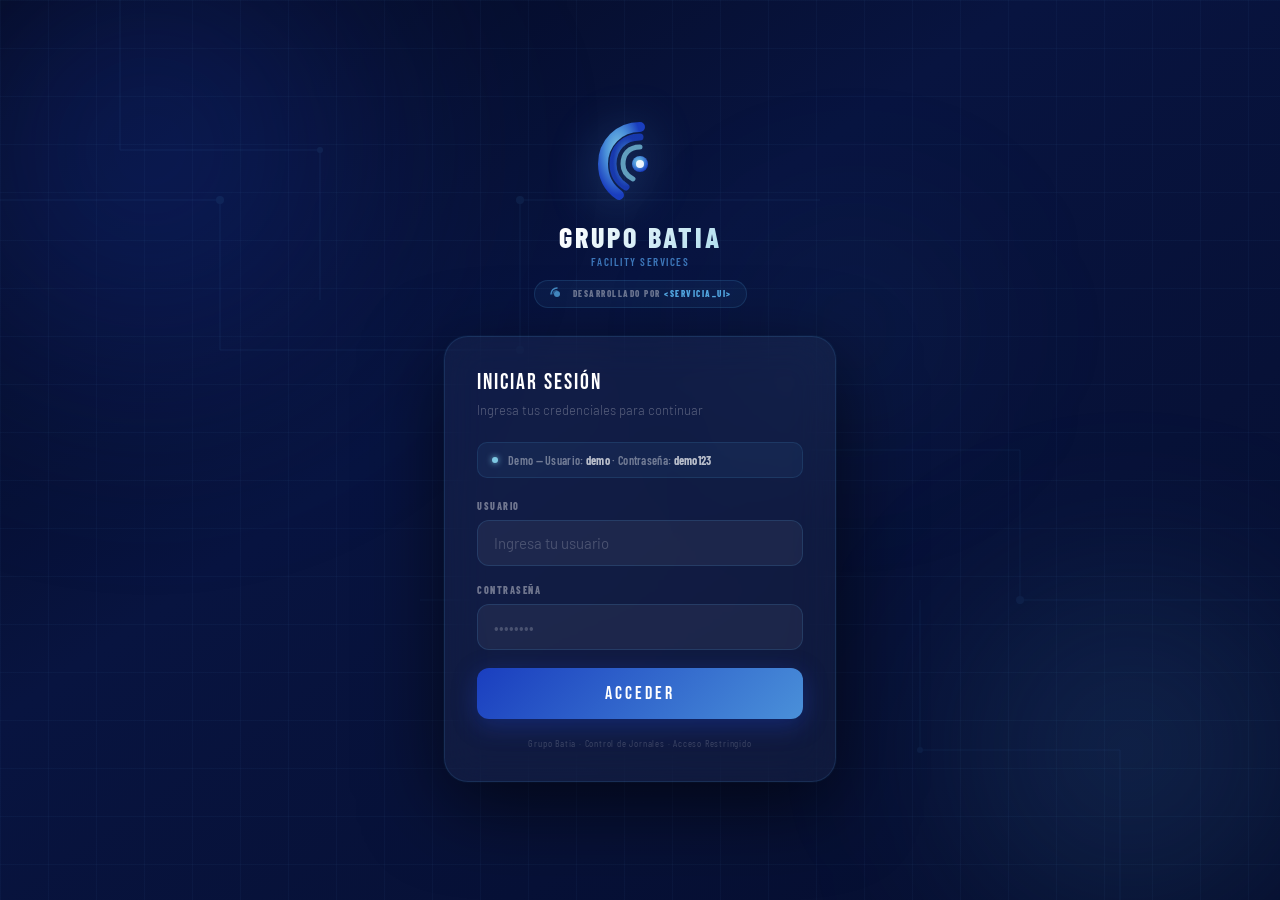
==== commit 6879b1c7: "mejoras de las mejoras" ====
--- a/index.html
+++ b/index.html
@@ -1,10 +1,10 @@
-﻿<!DOCTYPE html>
+<!DOCTYPE html>
 <html lang="es">
 <head>
 <meta charset="UTF-8">
 <meta name="viewport" content="width=device-width, initial-scale=1.0">
 <title>Control de Jornales</title>
-<link href="https://fonts.googleapis.com/css2?family=Bebas+Neue&family=Barlow+Condensed:wght@400;600;700;800;900&family=Barlow:wght@400;500;600&display=swap" rel="stylesheet">
+<link href="https://fonts.googleapis.com/css2?family=Bebas+Neue&family=Barlow+Condensed:wght@300;400;600;700;800;900&family=Barlow:wght@300;400;500;600&display=swap" rel="stylesheet">
 <style>
 *{box-sizing:border-box;margin:0;padding:0}
 :root{
@@ -14,388 +14,1148 @@
   --border:#E0E0E0;--border-red:#F5C0C0;
   --text:#111111;--muted:#666;
   --gold:#C8A84B;--gold2:#F0C842;
-  --page-bg:#E5DCDC;
-  --page-bg2:#F4EEE9;
+  --page-bg:#E5DCDC;--page-bg2:#F4EEE9;
   --header-bg:#111111;
+  --radius-card:20px;
+  --shadow-sm:0 2px 12px rgba(0,0,0,.07);
+  --shadow-md:0 8px 32px rgba(0,0,0,.11);
+  --shadow-lg:0 20px 60px rgba(0,0,0,.16);
+  --transition:.18s cubic-bezier(.4,0,.2,1);
 }
 html,body{min-height:100vh;background:var(--page-bg);font-family:'Barlow',sans-serif;color:var(--text)}
 body{overflow-x:hidden}
 header,.mascots-bar,.wrap{display:none}
 
-/* â”€â”€ LANDING â”€â”€ */
-.landing-screen{min-height:100vh;display:flex;align-items:center;justify-content:center;padding:34px 20px 48px;position:relative;overflow:hidden;background:
-  radial-gradient(circle at 20% 10%, rgba(255,255,255,.72), transparent 28%),
-  radial-gradient(circle at 80% 20%, rgba(255,255,255,.42), transparent 22%),
-  linear-gradient(135deg,var(--page-bg),var(--page-bg2))}
-.landing-screen::before,.landing-screen::after{content:'';position:absolute;border-radius:50%;filter:blur(8px);pointer-events:none}
-.landing-screen::before{width:420px;height:420px;left:-120px;bottom:-140px;background:rgba(255,255,255,.45)}
-.landing-screen::after{width:300px;height:300px;right:-80px;top:40px;background:rgba(255,255,255,.32)}
-.landing-inner{max-width:1240px;width:100%;position:relative;z-index:1}
-.landing-hero{max-width:760px;margin:0 auto 24px;text-align:center}
-.landing-kicker{display:inline-flex;align-items:center;gap:8px;background:rgba(17,17,17,.08);padding:7px 14px;border-radius:999px;font-size:11px;font-weight:800;letter-spacing:1.5px;text-transform:uppercase;color:rgba(17,17,17,.7);margin-bottom:14px}
-.landing-title{font-family:'Bebas Neue',sans-serif;font-size:76px;line-height:.9;letter-spacing:4px;color:#121212;text-shadow:0 1px 0 rgba(255,255,255,.8)}
-.landing-copy{margin-top:10px;font-size:16px;line-height:1.5;color:rgba(17,17,17,.72);max-width:700px;margin-left:auto;margin-right:auto}
-.landing-grid{display:grid;grid-template-columns:repeat(3,1fr);gap:18px;margin-top:26px}
-.client-card{border:none;border-radius:26px;padding:22px;cursor:pointer;text-align:left;min-height:270px;position:relative;overflow:hidden;box-shadow:0 18px 40px rgba(0,0,0,.12);transition:transform .18s ease,box-shadow .18s ease,filter .18s ease}
-.client-card:hover{transform:translateY(-5px) scale(1.01);box-shadow:0 22px 46px rgba(0,0,0,.18);filter:saturate(1.06)}
-.client-card::before{content:'';position:absolute;inset:0;border-radius:inherit;opacity:.95}
-.client-card::after{content:'';position:absolute;inset:12px;border-radius:20px;border:1px solid rgba(255,255,255,.18);pointer-events:none}
-.client-card>*{position:relative;z-index:1}
-.client-mark{width:112px;height:112px;border-radius:28px;display:flex;align-items:center;justify-content:center;background:rgba(255,255,255,.12);backdrop-filter:blur(10px);box-shadow:inset 0 0 0 1px rgba(255,255,255,.18);margin-bottom:18px}
-.client-mark svg{width:92px;height:92px;display:block}
-.client-name{font-family:'Bebas Neue',sans-serif;font-size:36px;letter-spacing:2px;line-height:1;color:white}
-.client-desc{font-size:14px;line-height:1.5;color:rgba(255,255,255,.82);max-width:280px;margin-top:8px}
-.client-tag{display:inline-flex;align-items:center;gap:6px;background:rgba(255,255,255,.14);color:rgba(255,255,255,.9);padding:6px 10px;border-radius:999px;font-size:10px;font-weight:800;letter-spacing:1px;text-transform:uppercase;margin-top:14px}
-.client-card.ollamani::before{background:linear-gradient(135deg,#1b1824,#2f2638 55%,#c58f2f)}
-.client-card.parque::before{background:linear-gradient(135deg,#06231e,#0e5d4d 55%,#7ccf89)}
-.client-card.plaza::before{background:linear-gradient(135deg,#3e0d12,#8f1020 55%,#e0b44f)}
-
-/* â”€â”€ HEADER â”€â”€ */
-.header{background:var(--header-bg);position:sticky;top:0;z-index:100;box-shadow:0 2px 20px rgba(0,0,0,.5)}
-.topbar{height:5px;background:var(--topbar-grad,linear-gradient(90deg,var(--red-dark),var(--red),#fff,var(--red),var(--red-dark)))}
-.hinner{display:flex;align-items:center;gap:14px;padding:8px 28px;max-width:1440px;margin:0 auto}
-.client-brand{display:flex;align-items:center;gap:12px;min-width:0}
-.client-brand-mark{width:58px;height:58px;flex-shrink:0;display:flex;align-items:center;justify-content:center}
-.client-brand-mark svg{width:58px;height:58px;display:block;filter:drop-shadow(0 6px 14px rgba(0,0,0,.35))}
-.client-brand-copy{display:flex;flex-direction:column;min-width:0}
-.client-switch{margin-left:8px}
-
-body.theme-ollamani{background:linear-gradient(180deg,#ececec,#f8f8f8 42%,#e6e6e6)}
-body.theme-ollamani .client-brand{display:none}
-body.theme-ollamani .header > .hinner > svg{display:block}
+/* ── ANIMATIONS ── */
+@keyframes fadeUp{from{opacity:0;transform:translateY(18px)}to{opacity:1;transform:translateY(0)}}
+@keyframes fadeIn{from{opacity:0}to{opacity:1}}
+@keyframes shimmer{0%{background-position:-200% center}100%{background-position:200% center}}
+@keyframes pulse{0%,100%{transform:scale(1)}50%{transform:scale(1.04)}}
+@keyframes spin{to{transform:rotate(360deg)}}
+@keyframes float{0%,100%{transform:translateY(0)}50%{transform:translateY(-8px)}}
+
+/* ── LANDING ── */
+.landing-screen{
+  min-height:100vh;display:flex;align-items:center;justify-content:center;
+  padding:40px 24px 60px;position:relative;overflow:hidden;
+  background:linear-gradient(145deg,#1a0e0e 0%,#0f0f14 35%,#0a1a12 65%,#12080e 100%)
+}
+.landing-bg-orb{position:absolute;border-radius:50%;filter:blur(80px);pointer-events:none}
+.landing-bg-orb.o1{width:600px;height:600px;left:-200px;top:-100px;background:radial-gradient(circle,rgba(204,0,0,.25),transparent 70%)}
+.landing-bg-orb.o2{width:500px;height:500px;right:-150px;bottom:-50px;background:radial-gradient(circle,rgba(14,124,104,.2),transparent 70%)}
+.landing-bg-orb.o3{width:400px;height:400px;left:40%;top:30%;background:radial-gradient(circle,rgba(200,168,75,.1),transparent 70%)}
+.landing-grid-lines{position:absolute;inset:0;background-image:linear-gradient(rgba(255,255,255,.025) 1px,transparent 1px),linear-gradient(90deg,rgba(255,255,255,.025) 1px,transparent 1px);background-size:60px 60px;pointer-events:none}
+
+.landing-inner{max-width:1300px;width:100%;position:relative;z-index:1}
+.landing-hero{max-width:820px;margin:0 auto 48px;text-align:center;animation:fadeUp .7s ease both}
+
+.landing-kicker{
+  display:inline-flex;align-items:center;gap:10px;
+  background:rgba(255,255,255,.06);
+  border:1px solid rgba(255,255,255,.12);
+  padding:8px 18px;border-radius:999px;
+  font-size:10px;font-weight:800;letter-spacing:2px;text-transform:uppercase;
+  color:rgba(255,255,255,.55);margin-bottom:20px;backdrop-filter:blur(10px)
+}
+.landing-kicker-dot{width:6px;height:6px;border-radius:50%;background:var(--gold);animation:pulse 2s ease infinite}
+
+.landing-title{
+  font-family:'Bebas Neue',sans-serif;
+  font-size:88px;line-height:.88;letter-spacing:5px;
+  color:transparent;
+  background:linear-gradient(135deg,#fff 30%,rgba(255,255,255,.55) 70%);
+  -webkit-background-clip:text;background-clip:text;
+  text-shadow:none;margin-bottom:6px
+}
+.landing-title span{
+  color:transparent;
+  background:linear-gradient(135deg,var(--gold),#f0c842,#c8a84b);
+  -webkit-background-clip:text;background-clip:text;
+}
+.landing-copy{font-size:16px;line-height:1.65;color:rgba(255,255,255,.45);max-width:580px;margin:16px auto 0;font-weight:300;letter-spacing:.2px}
+
+.landing-cards{display:grid;grid-template-columns:repeat(3,1fr);gap:20px;margin-top:0}
+.client-card{
+  border:none;border-radius:28px;padding:0;cursor:pointer;
+  text-align:left;position:relative;overflow:hidden;
+  box-shadow:0 30px 80px rgba(0,0,0,.45),0 0 0 1px rgba(255,255,255,.06);
+  transition:transform var(--transition),box-shadow var(--transition);
+  animation:fadeUp .6s ease both;
+  display:flex;flex-direction:column
+}
+.client-card:nth-child(1){animation-delay:.1s}
+.client-card:nth-child(2){animation-delay:.2s}
+.client-card:nth-child(3){animation-delay:.3s}
+.client-card:hover{transform:translateY(-8px) scale(1.015);box-shadow:0 40px 100px rgba(0,0,0,.55),0 0 0 1px rgba(255,255,255,.1)}
+.client-card:active{transform:translateY(-4px) scale(1.005)}
+
+.client-card-bg{position:absolute;inset:0;border-radius:inherit}
+.client-card.ollamani .client-card-bg{background:linear-gradient(145deg,#0e0b14 0%,#1d1629 40%,#2e1f0a 100%)}
+.client-card.parque .client-card-bg{background:linear-gradient(145deg,#04140f 0%,#082e22 40%,#0d5040 100%)}
+.client-card.plaza .client-card-bg{background:linear-gradient(145deg,#160507 0%,#3e0d14 40%,#6a1522 100%)}
+
+.client-card-noise{position:absolute;inset:0;border-radius:inherit;opacity:.04;background-image:url("data:image/svg+xml,%3Csvg viewBox='0 0 256 256' xmlns='http://www.w3.org/2000/svg'%3E%3Cfilter id='n'%3E%3CfeTurbulence type='fractalNoise' baseFrequency='0.9' numOctaves='4' stitchTiles='stitch'/%3E%3C/filter%3E%3Crect width='100%25' height='100%25' filter='url(%23n)'/%3E%3C/svg%3E")}
+
+.client-card-glow{position:absolute;inset:0;border-radius:inherit;opacity:0;transition:opacity .3s ease}
+.client-card:hover .client-card-glow{opacity:1}
+.client-card.ollamani .client-card-glow{background:radial-gradient(circle at 50% 0%,rgba(204,0,0,.18),transparent 60%)}
+.client-card.parque .client-card-glow{background:radial-gradient(circle at 50% 0%,rgba(14,124,104,.2),transparent 60%)}
+.client-card.plaza .client-card-glow{background:radial-gradient(circle at 50% 0%,rgba(224,180,79,.15),transparent 60%)}
+
+.client-card-inner{position:relative;z-index:1;padding:30px 28px 26px;display:flex;flex-direction:column;flex:1}
+
+.client-mark{
+  width:88px;height:88px;border-radius:22px;
+  display:flex;align-items:center;justify-content:center;
+  background:rgba(255,255,255,.07);
+  border:1px solid rgba(255,255,255,.1);
+  margin-bottom:22px;
+  transition:transform .25s ease,box-shadow .25s ease
+}
+.client-card:hover .client-mark{transform:scale(1.06);box-shadow:0 8px 28px rgba(0,0,0,.4)}
+.client-mark svg{width:64px;height:64px;display:block}
+
+.client-name{
+  font-family:'Bebas Neue',sans-serif;
+  font-size:32px;letter-spacing:2px;line-height:1;
+  color:white;margin-bottom:10px
+}
+.client-desc{font-size:13.5px;line-height:1.6;color:rgba(255,255,255,.48);font-weight:300;flex:1}
+
+.client-footer{
+  margin-top:24px;padding-top:18px;
+  border-top:1px solid rgba(255,255,255,.08);
+  display:flex;align-items:center;justify-content:space-between
+}
+.client-tag{
+  display:inline-flex;align-items:center;gap:6px;
+  background:rgba(255,255,255,.08);
+  border:1px solid rgba(255,255,255,.1);
+  color:rgba(255,255,255,.7);
+  padding:5px 12px;border-radius:999px;
+  font-size:10px;font-weight:700;letter-spacing:1px;text-transform:uppercase
+}
+.client-tag-dot{width:5px;height:5px;border-radius:50%}
+.client-card.ollamani .client-tag-dot{background:#CC0000}
+.client-card.parque .client-tag-dot{background:#6ED49A}
+.client-card.plaza .client-tag-dot{background:#E0B44F}
+
+.client-arrow{
+  width:32px;height:32px;border-radius:50%;
+  background:rgba(255,255,255,.07);border:1px solid rgba(255,255,255,.1);
+  display:flex;align-items:center;justify-content:center;
+  font-size:14px;color:rgba(255,255,255,.5);
+  transition:transform .2s ease,background .2s ease,color .2s ease
+}
+.client-card:hover .client-arrow{transform:translateX(3px);background:rgba(255,255,255,.15);color:white}
+
+/* Accent lines at top of cards */
+.client-card::before{content:'';position:absolute;top:0;left:24px;right:24px;height:2px;border-radius:0 0 4px 4px;z-index:2}
+.client-card.ollamani::before{background:linear-gradient(90deg,transparent,#CC0000,transparent)}
+.client-card.parque::before{background:linear-gradient(90deg,transparent,#6ED49A,transparent)}
+.client-card.plaza::before{background:linear-gradient(90deg,transparent,#E0B44F,transparent)}
+
+/* ── THEMES ── */
+body.theme-ollamani{background:linear-gradient(180deg,#e0e0e0,#f2f2f2 50%,#dcdcdc)}
+body.theme-parque{background:linear-gradient(180deg,#cde5da,#eef8f3 50%,#d8edd8 100%)}
+body.theme-plaza{background:linear-gradient(180deg,#e8d8d8,#f7eee9 50%,#f0e0da 100%)}
+
 body.theme-ollamani .mascots-bar{display:flex}
-body.theme-ollamani .card,body.theme-ollamani .ev-card,body.theme-ollamani .turno-card,body.theme-ollamani .res-card{border-radius:18px}
-body.theme-ollamani .card,body.theme-ollamani .res-card{box-shadow:0 14px 34px rgba(17,17,17,.12)}
 body.theme-ollamani .ev-top{background:linear-gradient(135deg,#111111,#cc0000 58%,#ffffff)}
-body.theme-ollamani .btn-red{background:linear-gradient(135deg,#cc0000,#e60000);color:#ffffff}
-body.theme-ollamani .btn-red:hover{filter:brightness(1.03)}
-body.theme-ollamani .nav-btn.active{background:linear-gradient(135deg,#cc0000,#e60000);color:#ffffff;border-color:transparent}
-body.theme-ollamani .header{box-shadow:0 10px 28px rgba(17,17,17,.55)}
-
-body.theme-parque{background:linear-gradient(180deg,#d6ebe2,#eff8f3 42%,#dff1e8)}
+body.theme-ollamani .btn-red{background:linear-gradient(135deg,#cc0000,#e60000);color:#fff}
+body.theme-ollamani .nav-btn.active{background:linear-gradient(135deg,#cc0000,#e60000);color:#fff;border-color:transparent}
+body.theme-ollamani .header{box-shadow:0 10px 40px rgba(17,17,17,.6)}
+
 body.theme-parque .client-brand{display:flex}
 body.theme-parque .header > .hinner > svg{display:none}
 body.theme-parque .mascots-bar{display:none}
-body.theme-parque .card,body.theme-parque .ev-card,body.theme-parque .turno-card,body.theme-parque .res-card{border-radius:22px}
-body.theme-parque .card,body.theme-parque .res-card{box-shadow:0 12px 28px rgba(9,46,35,.08)}
 body.theme-parque .ev-top{background:linear-gradient(135deg,#0a2a24,#0d6b59 58%,#7ccf89)}
 body.theme-parque .btn-red{background:linear-gradient(135deg,#0e7c68,#6ed49a);color:#082018}
 body.theme-parque .nav-btn.active{background:linear-gradient(135deg,#0e7c68,#6ed49a);color:#082018;border-color:transparent}
-body.theme-parque .header{box-shadow:0 10px 28px rgba(6,39,33,.45)}
-
-body.theme-plaza{background:linear-gradient(180deg,#eadfdb,#f7efe9 42%,#f3e2de)}
+body.theme-parque .header{box-shadow:0 10px 40px rgba(6,39,33,.5)}
+
 body.theme-plaza .client-brand{display:flex}
 body.theme-plaza .header > .hinner > svg{display:none}
 body.theme-plaza .mascots-bar{display:none}
-body.theme-plaza .card,body.theme-plaza .ev-card,body.theme-plaza .turno-card,body.theme-plaza .res-card{border-radius:16px}
-body.theme-plaza .card,body.theme-plaza .res-card{box-shadow:0 14px 34px rgba(72,10,22,.08)}
 body.theme-plaza .ev-top{background:linear-gradient(135deg,#421016,#941627 58%,#dfb149)}
 body.theme-plaza .btn-red{background:linear-gradient(135deg,#8f1020,#c52534);color:white}
 body.theme-plaza .nav-btn.active{background:linear-gradient(135deg,#8f1020,#c52534);color:white;border-color:transparent}
-body.theme-plaza .header{box-shadow:0 10px 28px rgba(57,8,17,.52)}
-
-.sep{width:1px;height:38px;background:rgba(255,255,255,.15);flex-shrink:0}
-
+body.theme-plaza .header{box-shadow:0 10px 40px rgba(57,8,17,.55)}
+
+/* ── HEADER ── */
+.header{background:var(--header-bg);position:sticky;top:0;z-index:100;box-shadow:0 2px 20px rgba(0,0,0,.5)}
+.topbar{height:4px;background:var(--topbar-grad,linear-gradient(90deg,var(--red-dark),var(--red),#fff,var(--red),var(--red-dark)))}
+.hinner{
+  display:flex;align-items:center;gap:16px;
+  padding:10px 32px;max-width:1440px;margin:0 auto
+}
+.client-brand{display:none;align-items:center;gap:14px;min-width:0}
+.client-brand-mark{width:52px;height:52px;flex-shrink:0;display:flex;align-items:center;justify-content:center}
+.client-brand-mark svg{width:52px;height:52px;display:block;filter:drop-shadow(0 4px 12px rgba(0,0,0,.4))}
+.client-brand-copy{display:flex;flex-direction:column;min-width:0}
+
+.sep{width:1px;height:36px;background:rgba(255,255,255,.12);flex-shrink:0}
 .htxt{flex:1}
-.htitle{font-family:'Bebas Neue',sans-serif;color:white;font-size:22px;letter-spacing:3px;line-height:1}
-.hsub{font-size:9px;color:rgba(255,255,255,.4);letter-spacing:2px;font-weight:600;text-transform:uppercase;margin-top:2px}
+.htitle{font-family:'Bebas Neue',sans-serif;color:white;font-size:20px;letter-spacing:3px;line-height:1}
+.hsub{font-size:9px;color:rgba(255,255,255,.35);letter-spacing:2px;font-weight:600;text-transform:uppercase;margin-top:3px}
 
 .nav{display:flex;gap:6px;margin-left:auto}
-.nav-btn{background:transparent;border:1.5px solid rgba(255,255,255,.18);color:rgba(255,255,255,.7);font-family:'Barlow Condensed',sans-serif;font-weight:700;font-size:13px;letter-spacing:1px;padding:8px 18px;border-radius:6px;cursor:pointer;transition:.15s;text-transform:uppercase}
-.nav-btn:hover,.nav-btn.active{background:var(--red);border-color:var(--red);color:white}
-
-/* â”€â”€ MASCOTS BAR â”€â”€ */
-.mascots-bar{background:linear-gradient(135deg,#1a0000,#2a0000,#1a0000);border-bottom:2px solid var(--red);padding:8px 28px;display:flex;align-items:center;justify-content:center;gap:32px}
-.mascot-item{display:flex;align-items:center;gap:8px}
-.mascot-item svg{width:36px;height:36px;flex-shrink:0}
+.nav-btn{
+  background:transparent;
+  border:1px solid rgba(255,255,255,.12);
+  color:rgba(255,255,255,.55);
+  font-family:'Barlow Condensed',sans-serif;font-weight:700;font-size:12px;
+  letter-spacing:1.2px;padding:8px 20px;border-radius:8px;cursor:pointer;
+  transition:all var(--transition);text-transform:uppercase;display:flex;align-items:center;gap:7px
+}
+.nav-btn:hover{background:rgba(255,255,255,.08);border-color:rgba(255,255,255,.2);color:white}
+.nav-btn.active{color:white;border-color:transparent}
+
+/* ── CLIENT BANNER ── */
+.client-banner{
+  display:none;border-bottom:1px solid rgba(255,255,255,.08);
+  position:relative;overflow:hidden
+}
+.banner-ollamani{
+  background:linear-gradient(135deg,#0a0a0a 0%,#1a0000 40%,#0f0a00 100%);
+  padding:10px 32px
+}
+.banner-parque{
+  background:linear-gradient(135deg,#021a12 0%,#053d28 50%,#021a12 100%);
+  padding:10px 32px
+}
+.banner-plaza{
+  background:linear-gradient(135deg,#12020a 0%,#35060f 50%,#12020a 100%);
+  padding:10px 32px
+}
+.banner-inner{
+  max-width:1440px;margin:0 auto;display:flex;
+  align-items:center;gap:24px
+}
+.banner-icon{flex-shrink:0}
+.banner-text{flex:1}
+.banner-pretitle{
+  font-size:8px;font-weight:800;letter-spacing:2px;text-transform:uppercase;
+  opacity:.5;margin-bottom:2px;font-family:'Barlow Condensed',sans-serif
+}
+.banner-title{
+  font-family:'Bebas Neue',sans-serif;font-size:17px;letter-spacing:2px;line-height:1
+}
+.banner-sub{
+  font-size:10px;opacity:.5;margin-top:2px;letter-spacing:.5px;
+  font-family:'Barlow Condensed',sans-serif;font-weight:600
+}
+.banner-pills{display:flex;gap:8px;flex-wrap:wrap;align-items:center}
+.banner-pill{
+  font-size:9px;font-weight:800;letter-spacing:1px;text-transform:uppercase;
+  padding:4px 10px;border-radius:999px;border:1px solid;
+  font-family:'Barlow Condensed',sans-serif
+}
+.bp-red{background:rgba(204,0,0,.15);border-color:rgba(204,0,0,.3);color:#FF6666}
+.bp-gold{background:rgba(200,168,75,.12);border-color:rgba(200,168,75,.3);color:#F0C842}
+.bp-white{background:rgba(255,255,255,.06);border-color:rgba(255,255,255,.15);color:rgba(255,255,255,.6)}
+.bp-green{background:rgba(14,124,104,.18);border-color:rgba(110,212,154,.3);color:#6ED49A}
+.bp-teal{background:rgba(40,180,150,.12);border-color:rgba(40,180,150,.25);color:#80DFCC}
+.bp-amber{background:rgba(200,140,30,.12);border-color:rgba(200,140,30,.3);color:#E0B44F}
+.bp-crimson{background:rgba(161,15,33,.18);border-color:rgba(224,100,80,.3);color:#E06060}
+
+body.theme-ollamani .client-banner{display:block}
+body.theme-parque .client-banner{display:block}
+body.theme-plaza .client-banner{display:block}
+
+/* ── MASCOTS BAR ── */
+.mascots-bar{
+  background:linear-gradient(135deg,#100000,#1e0000,#100000);
+  border-bottom:1px solid rgba(204,0,0,.3);
+  padding:8px 32px;display:flex;align-items:center;
+  justify-content:center;gap:36px
+}
+.mascot-item{display:flex;align-items:center;gap:10px}
+.mascot-item svg{width:38px;height:38px;flex-shrink:0;filter:drop-shadow(0 2px 6px rgba(0,0,0,.4))}
 .mascot-txt{color:white}
 .mascot-name{font-family:'Bebas Neue',sans-serif;font-size:14px;letter-spacing:1.5px;color:var(--gold2);line-height:1}
-.mascot-desc{font-size:9px;color:rgba(255,255,255,.5);text-transform:uppercase;letter-spacing:.8px}
-.mascots-title{font-family:'Bebas Neue',sans-serif;font-size:11px;letter-spacing:2px;color:rgba(255,255,255,.3);text-transform:uppercase;align-self:center}
-
-/* â”€â”€ LAYOUT â”€â”€ */
-.wrap{max-width:1440px;margin:0 auto;padding:26px 28px 60px}
-.view{display:none}.view.active{display:block}
-.sec-head{display:flex;align-items:center;gap:10px;margin-bottom:20px}
-.sec-head h2{font-family:'Bebas Neue',sans-serif;font-size:28px;color:var(--red);letter-spacing:2px}
-.badge{background:var(--red);color:white;font-size:11px;font-weight:700;padding:3px 10px;border-radius:20px;font-family:'Barlow Condensed',sans-serif}
-
-/* â”€â”€ CARD â”€â”€ */
-.card{background:white;border-radius:12px;border:1px solid var(--border);padding:20px;margin-bottom:16px}
-.card-title{font-family:'Bebas Neue',sans-serif;font-size:17px;letter-spacing:1.5px;color:var(--red);margin-bottom:14px}
-
-/* â”€â”€ FORM â”€â”€ */
-.form-row{display:flex;gap:12px;flex-wrap:wrap;margin-bottom:13px}
-.fg{display:flex;flex-direction:column;gap:5px;flex:1;min-width:175px}
-.fg label{font-size:10px;font-weight:700;color:var(--muted);text-transform:uppercase;letter-spacing:1px}
-.fg input,.fg select{border:1.5px solid var(--border);border-radius:8px;padding:9px 12px;font-family:'Barlow',sans-serif;font-size:14px;color:var(--text);background:white;outline:none;transition:.12s}
-.fg input:focus,.fg select:focus{border-color:var(--red);box-shadow:0 0 0 3px rgba(204,0,0,.08)}
-
-/* â”€â”€ BUTTONS â”€â”€ */
-.btn{font-family:'Barlow Condensed',sans-serif;font-weight:700;font-size:14px;letter-spacing:.8px;text-transform:uppercase;padding:10px 22px;border-radius:8px;border:none;cursor:pointer;transition:.12s;display:inline-flex;align-items:center;gap:6px}
-.btn:active{transform:scale(.98)}
-.btn-red{background:var(--red);color:white}.btn-red:hover{background:var(--red2)}
-.btn-gold{background:var(--gold);color:var(--dark)}.btn-gold:hover{background:var(--gold2)}
-.btn-outline{background:transparent;color:var(--red);border:1.5px solid var(--red)}.btn-outline:hover{background:#FFF5F5}
-.btn-danger{background:transparent;color:var(--red);border:1.5px solid var(--border-red);border-radius:6px;font-family:'Barlow Condensed',sans-serif;font-weight:700;font-size:11px;padding:3px 10px;cursor:pointer;transition:.12s}
-.btn-danger:hover{background:#FEF0F0}
-.btn-sm{padding:7px 15px;font-size:13px}
-.btn-xs{padding:4px 10px;font-size:11px}
-
-/* â”€â”€ EVENTS GRID â”€â”€ */
-.ev-grid{display:grid;grid-template-columns:repeat(auto-fill,minmax(275px,1fr));gap:14px;margin-bottom:24px}
-.ev-card{background:white;border-radius:12px;border:2px solid var(--border);overflow:hidden;cursor:pointer;transition:.15s}
-.ev-card:hover{border-color:var(--red);transform:translateY(-2px);box-shadow:0 6px 20px rgba(204,0,0,.12)}
-.ev-card.sel{border-color:var(--red);box-shadow:0 0 0 4px rgba(204,0,0,.15)}
-.ev-top{background:var(--red);padding:14px 16px;position:relative;overflow:hidden}
-.ev-top::after{content:'';position:absolute;bottom:0;left:0;right:0;height:3px;background:linear-gradient(90deg,var(--gold),white,var(--gold))}
-.ev-top::before{content:'';position:absolute;top:-30px;right:-30px;width:100px;height:100px;border-radius:50%;background:rgba(255,255,255,.05)}
-.ev-tipo{display:inline-block;background:rgba(255,255,255,.15);color:rgba(255,255,255,.9);font-size:10px;font-weight:700;padding:2px 9px;border-radius:4px;letter-spacing:1px;text-transform:uppercase;margin-bottom:6px}
-.ev-nombre{font-family:'Bebas Neue',sans-serif;font-size:21px;color:white;letter-spacing:1.5px;line-height:1.1}
-.ev-meta{font-size:11px;color:rgba(255,255,255,.6);margin-top:4px}
-.ev-extra{margin-top:10px;display:flex;flex-wrap:wrap;gap:6px}
-.ev-pill{font-size:9px;font-weight:700;letter-spacing:.5px;text-transform:uppercase;padding:4px 8px;border-radius:999px;background:rgba(255,255,255,.14);color:white}
-.ev-body{padding:12px 16px}
-.ev-stats{display:grid;grid-template-columns:repeat(4,1fr);gap:6px}
-.ev-stat{background:var(--gray);border-radius:7px;padding:7px 4px;text-align:center}
-.ev-stat .n{font-family:'Bebas Neue',sans-serif;font-size:22px;color:var(--red);line-height:1}
-.ev-stat .l{font-size:9px;color:var(--muted);font-weight:700;text-transform:uppercase;letter-spacing:.3px}
-
-/* â”€â”€ TURNOS â”€â”€ */
-.turnos-head{display:flex;align-items:center;gap:10px;margin:26px 0 14px}
-.ev-label{font-family:'Bebas Neue',sans-serif;font-size:22px;color:var(--red);letter-spacing:1.5px}
-.turnos-grid{display:grid;grid-template-columns:repeat(3,1fr);gap:16px}
-.turno-card{background:white;border-radius:12px;overflow:hidden;border:1.5px solid var(--border);display:flex;flex-direction:column}
-.t-head{padding:12px 16px;display:flex;align-items:center;gap:10px}
-.t-antes .t-head{background:linear-gradient(135deg,#FFEAEA,#FFD5D5);border-bottom:2px solid #FFAAAA}
-.t-durante .t-head{background:var(--red);border-bottom:3px solid var(--gold)}
-.t-despues .t-head{background:var(--dark);border-bottom:2px solid var(--red)}
-.t-ico{width:32px;height:32px;border-radius:50%;display:flex;align-items:center;justify-content:center;font-size:15px;flex-shrink:0}
-.t-antes .t-ico{background:var(--red);color:white}
-.t-durante .t-ico{background:var(--gold);color:var(--dark)}
-.t-despues .t-ico{background:var(--red);color:white}
-.t-lbl{font-family:'Bebas Neue',sans-serif;font-size:16px;letter-spacing:1px}
+.mascot-desc{font-size:9px;color:rgba(255,255,255,.4);text-transform:uppercase;letter-spacing:.8px}
+.mascots-title{font-family:'Barlow Condensed',sans-serif;font-size:10px;font-weight:700;letter-spacing:2px;color:rgba(255,255,255,.25);text-transform:uppercase}
+
+/* ── LAYOUT ── */
+.wrap{max-width:1440px;margin:0 auto;padding:28px 32px 72px}
+.view{display:none;animation:fadeIn .25s ease both}.view.active{display:block}
+
+.sec-head{display:flex;align-items:center;gap:12px;margin-bottom:22px}
+.sec-head h2{
+  font-family:'Bebas Neue',sans-serif;font-size:30px;
+  color:var(--red);letter-spacing:2.5px;line-height:1
+}
+.badge{
+  background:var(--red);color:white;
+  font-size:11px;font-weight:700;
+  padding:3px 11px;border-radius:20px;
+  font-family:'Barlow Condensed',sans-serif;letter-spacing:.5px
+}
+
+/* ── CARD ── */
+.card{
+  background:white;border-radius:var(--radius-card);
+  border:1px solid rgba(0,0,0,.06);
+  padding:24px;margin-bottom:18px;
+  box-shadow:var(--shadow-sm)
+}
+.card-title{
+  font-family:'Bebas Neue',sans-serif;font-size:16px;
+  letter-spacing:2px;color:var(--red);
+  margin-bottom:18px;display:flex;align-items:center;gap:8px
+}
+.card-title::before{content:'';display:block;width:3px;height:18px;background:var(--red);border-radius:2px}
+
+/* ── FORM ── */
+.form-row{display:flex;gap:14px;flex-wrap:wrap;margin-bottom:14px}
+.fg{display:flex;flex-direction:column;gap:6px;flex:1;min-width:175px}
+.fg label{
+  font-size:10px;font-weight:700;color:rgba(0,0,0,.4);
+  text-transform:uppercase;letter-spacing:1.2px
+}
+.fg input,.fg select{
+  border:1.5px solid #E8E8E8;border-radius:10px;
+  padding:10px 14px;font-family:'Barlow',sans-serif;
+  font-size:14px;color:var(--text);background:white;
+  outline:none;transition:all var(--transition);
+  box-shadow:inset 0 1px 3px rgba(0,0,0,.04)
+}
+.fg input:focus,.fg select:focus{
+  border-color:var(--red);
+  box-shadow:0 0 0 4px rgba(204,0,0,.07),inset 0 1px 3px rgba(0,0,0,.04)
+}
+.fg input::placeholder{color:rgba(0,0,0,.3)}
+
+/* ── BUTTONS ── */
+.btn{
+  font-family:'Barlow Condensed',sans-serif;font-weight:700;
+  font-size:13px;letter-spacing:1px;text-transform:uppercase;
+  padding:10px 24px;border-radius:10px;border:none;cursor:pointer;
+  transition:all var(--transition);display:inline-flex;align-items:center;gap:8px;
+  position:relative;overflow:hidden
+}
+.btn::after{content:'';position:absolute;inset:0;background:rgba(255,255,255,0);transition:background .15s}
+.btn:hover::after{background:rgba(255,255,255,.08)}
+.btn:active{transform:scale(.97)}
+.btn-red{background:linear-gradient(135deg,var(--red),var(--red2));color:white;box-shadow:0 4px 16px rgba(204,0,0,.3)}
+.btn-red:hover{box-shadow:0 6px 22px rgba(204,0,0,.4)}
+.btn-gold{background:linear-gradient(135deg,var(--gold),var(--gold2));color:var(--dark);box-shadow:0 4px 14px rgba(200,168,75,.3)}
+.btn-outline{
+  background:transparent;color:var(--red);
+  border:1.5px solid rgba(204,0,0,.3)
+}
+.btn-outline:hover{background:rgba(204,0,0,.05);border-color:var(--red)}
+.btn-danger{
+  background:transparent;color:var(--red);
+  border:1.5px solid rgba(204,0,0,.2);border-radius:7px;
+  font-family:'Barlow Condensed',sans-serif;font-weight:700;font-size:11px;
+  padding:4px 11px;cursor:pointer;transition:all var(--transition);letter-spacing:.5px
+}
+.btn-danger:hover{background:#FEF0F0;border-color:var(--red)}
+.btn-sm{padding:8px 18px;font-size:12px}
+.btn-xs{padding:4px 11px;font-size:11px}
+
+/* ── EVENTS GRID ── */
+.ev-grid{
+  display:grid;
+  grid-template-columns:repeat(auto-fill,minmax(290px,1fr));
+  gap:16px;margin-bottom:28px
+}
+.ev-card{
+  background:white;border-radius:18px;
+  border:2px solid transparent;overflow:hidden;cursor:pointer;
+  transition:all var(--transition);
+  box-shadow:var(--shadow-sm)
+}
+.ev-card:hover{border-color:var(--red);transform:translateY(-3px);box-shadow:0 12px 36px rgba(204,0,0,.14)}
+.ev-card.sel{
+  border-color:var(--red);
+  box-shadow:0 0 0 4px rgba(204,0,0,.12),0 12px 36px rgba(204,0,0,.14)
+}
+.ev-top{
+  background:var(--red);padding:16px 18px;
+  position:relative;overflow:hidden
+}
+.ev-top::after{
+  content:'';position:absolute;bottom:0;left:0;right:0;height:2px;
+  background:linear-gradient(90deg,transparent,rgba(255,255,255,.4),transparent)
+}
+.ev-top::before{
+  content:'';position:absolute;top:-40px;right:-40px;
+  width:130px;height:130px;border-radius:50%;
+  background:rgba(255,255,255,.06)
+}
+.ev-tipo{
+  display:inline-block;background:rgba(0,0,0,.2);
+  color:rgba(255,255,255,.85);font-size:9px;font-weight:800;
+  padding:3px 10px;border-radius:4px;letter-spacing:1.2px;
+  text-transform:uppercase;margin-bottom:8px
+}
+.ev-nombre{font-family:'Bebas Neue',sans-serif;font-size:22px;color:white;letter-spacing:1.5px;line-height:1.1}
+.ev-meta{font-size:11px;color:rgba(255,255,255,.55);margin-top:5px;font-weight:400;letter-spacing:.3px}
+.ev-extra{margin-top:12px;display:flex;flex-wrap:wrap;gap:6px}
+.ev-pill{
+  font-size:9px;font-weight:700;letter-spacing:.6px;text-transform:uppercase;
+  padding:4px 9px;border-radius:999px;
+  background:rgba(255,255,255,.12);
+  border:1px solid rgba(255,255,255,.1);
+  color:rgba(255,255,255,.85)
+}
+.ev-body{padding:14px 18px}
+.ev-stats{display:grid;grid-template-columns:repeat(4,1fr);gap:7px}
+.ev-stat{
+  background:var(--gray);border-radius:10px;
+  padding:8px 4px;text-align:center;
+  border:1px solid rgba(0,0,0,.04)
+}
+.ev-stat .n{font-family:'Bebas Neue',sans-serif;font-size:24px;color:var(--red);line-height:1}
+.ev-stat .l{font-size:9px;color:var(--muted);font-weight:700;text-transform:uppercase;letter-spacing:.3px;margin-top:1px}
+.ev-footer{
+  padding:10px 18px;background:var(--gray);
+  border-top:1px solid rgba(0,0,0,.05);
+  display:flex;flex-wrap:wrap;gap:6px
+}
+
+/* ── TURNOS ── */
+.turnos-head{
+  display:flex;align-items:center;gap:12px;
+  margin:32px 0 18px;padding:18px 22px;
+  background:white;border-radius:16px;
+  border:1px solid rgba(0,0,0,.06);
+  box-shadow:var(--shadow-sm)
+}
+.ev-label{font-family:'Bebas Neue',sans-serif;font-size:24px;color:var(--red);letter-spacing:2px}
+.turno-accent{width:4px;height:30px;background:linear-gradient(180deg,var(--gold),var(--red));border-radius:2px}
+
+.turnos-grid{display:grid;grid-template-columns:repeat(3,1fr);gap:18px}
+.turno-card{
+  background:white;border-radius:18px;overflow:hidden;
+  border:1px solid rgba(0,0,0,.06);
+  display:flex;flex-direction:column;
+  box-shadow:var(--shadow-sm);
+  transition:box-shadow var(--transition)
+}
+.turno-card:hover{box-shadow:var(--shadow-md)}
+
+.t-head{padding:14px 18px;display:flex;align-items:center;gap:12px}
+.t-antes .t-head{background:linear-gradient(135deg,#fff5f5,#ffe5e5);border-bottom:2px solid rgba(204,0,0,.12)}
+.t-durante .t-head{background:linear-gradient(135deg,var(--red),var(--red2));border-bottom:2px solid rgba(200,168,75,.5)}
+.t-despues .t-head{background:linear-gradient(135deg,#1a1a1a,#2a2a2a);border-bottom:2px solid rgba(204,0,0,.4)}
+
+.t-ico{
+  width:36px;height:36px;border-radius:10px;
+  display:flex;align-items:center;justify-content:center;
+  font-size:14px;flex-shrink:0;font-style:normal
+}
+.t-antes .t-ico{background:rgba(204,0,0,.1);color:var(--red)}
+.t-durante .t-ico{background:rgba(200,168,75,.25);color:var(--gold2)}
+.t-despues .t-ico{background:rgba(204,0,0,.2);color:#ff6666}
+
+.t-lbl-wrap{flex:1}
+.t-lbl{font-family:'Bebas Neue',sans-serif;font-size:17px;letter-spacing:1.2px;line-height:1}
 .t-antes .t-lbl{color:var(--red)}
 .t-durante .t-lbl,.t-despues .t-lbl{color:white}
-.t-salary{margin-left:auto;font-family:'Bebas Neue',sans-serif;font-size:20px;letter-spacing:1px}
-.t-antes .t-salary{color:var(--red)}
-.t-durante .t-salary,.t-despues .t-salary{color:white}
-.t-body{padding:13px;flex:1}
-.add-row{display:flex;gap:7px;margin-bottom:10px}
-.add-row select{flex:1;border:1.5px solid var(--border);border-radius:7px;padding:8px 10px;font-family:'Barlow',sans-serif;font-size:13px;outline:none;background:white;color:var(--text)}
+.t-sub{font-size:9px;font-weight:700;text-transform:uppercase;letter-spacing:.8px;opacity:.55;margin-top:2px}
+.t-antes .t-sub{color:var(--red)}
+.t-durante .t-sub,.t-despues .t-sub{color:white}
+
+.t-salary{
+  font-family:'Bebas Neue',sans-serif;font-size:22px;letter-spacing:1px;
+  padding:4px 12px;border-radius:8px
+}
+.t-antes .t-salary{color:var(--red);background:rgba(204,0,0,.08)}
+.t-durante .t-salary{color:var(--gold2);background:rgba(0,0,0,.2)}
+.t-despues .t-salary{color:white;background:rgba(204,0,0,.2)}
+
+.t-body{padding:14px;flex:1}
+.add-row{display:flex;gap:8px;margin-bottom:12px}
+.add-row select{
+  flex:1;border:1.5px solid #E8E8E8;border-radius:9px;
+  padding:9px 11px;font-family:'Barlow',sans-serif;font-size:13px;
+  outline:none;background:white;color:var(--text);transition:border-color var(--transition)
+}
 .add-row select:focus{border-color:var(--red)}
-.emp-list{display:flex;flex-direction:column;gap:5px;max-height:230px;overflow-y:auto;padding-right:2px}
+
+.emp-list{display:flex;flex-direction:column;gap:6px;max-height:240px;overflow-y:auto;padding-right:3px}
 .emp-list::-webkit-scrollbar{width:4px}
+.emp-list::-webkit-scrollbar-track{background:transparent}
 .emp-list::-webkit-scrollbar-thumb{background:var(--gray2);border-radius:4px}
-.emp-item{display:flex;align-items:center;gap:9px;padding:8px 10px;background:var(--gray);border-radius:8px;transition:.1s}
-.emp-item:hover{background:var(--gray2)}
-.emp-av{width:32px;height:32px;border-radius:50%;background:var(--red);color:white;display:flex;align-items:center;justify-content:center;font-size:10px;font-weight:800;flex-shrink:0;font-family:'Barlow Condensed',sans-serif}
-.emp-info{flex:1}
-.emp-nm{font-size:13px;font-weight:600;color:var(--text)}
+
+.emp-item{
+  display:flex;align-items:center;gap:10px;
+  padding:9px 11px;background:var(--gray);
+  border-radius:10px;transition:background var(--transition);
+  border:1px solid transparent
+}
+.emp-item:hover{background:#EEEEFF;border-color:rgba(204,0,0,.08)}
+.emp-av{
+  width:34px;height:34px;border-radius:50%;
+  background:linear-gradient(135deg,var(--red),var(--red2));
+  color:white;display:flex;align-items:center;justify-content:center;
+  font-size:10px;font-weight:800;flex-shrink:0;
+  font-family:'Barlow Condensed',sans-serif;
+  letter-spacing:.5px;box-shadow:0 2px 8px rgba(204,0,0,.25)
+}
+.emp-info{flex:1;min-width:0}
+.emp-nm{font-size:13px;font-weight:600;color:var(--text);white-space:nowrap;overflow:hidden;text-overflow:ellipsis}
 .emp-ar{font-size:10px;color:var(--muted);font-weight:700;text-transform:uppercase;letter-spacing:.3px}
-.emp-pay{font-family:'Bebas Neue',sans-serif;font-size:16px;color:var(--red);margin-right:4px}
-.t-foot{padding:9px 14px;border-top:1px solid var(--border);display:flex;justify-content:space-between;align-items:center;background:var(--gray)}
-.t-total{font-family:'Barlow Condensed',sans-serif;font-size:12px;font-weight:700;color:var(--muted)}
-.t-total strong{font-family:'Bebas Neue',sans-serif;font-size:16px;color:var(--red)}
-.empty{text-align:center;padding:20px;color:var(--muted);font-size:13px;font-style:italic}
-
-/* â”€â”€ TABLES â”€â”€ */
-.tbl-wrap{background:white;border-radius:12px;border:1px solid var(--border);overflow:auto}
+.emp-pay{
+  font-family:'Bebas Neue',sans-serif;font-size:16px;
+  color:var(--red);margin-right:4px;flex-shrink:0
+}
+
+.t-foot{
+  padding:10px 14px;border-top:1px solid rgba(0,0,0,.06);
+  display:flex;justify-content:space-between;align-items:center;
+  background:linear-gradient(135deg,var(--gray),white)
+}
+.t-total{font-family:'Barlow Condensed',sans-serif;font-size:12px;font-weight:700;color:var(--muted);letter-spacing:.3px}
+.t-total strong{font-family:'Bebas Neue',sans-serif;font-size:17px;color:var(--red)}
+.empty{text-align:center;padding:24px;color:var(--muted);font-size:13px;font-style:italic}
+
+/* ── TABLES ── */
+.tbl-wrap{
+  background:white;border-radius:18px;
+  border:1px solid rgba(0,0,0,.06);
+  overflow:auto;box-shadow:var(--shadow-sm)
+}
 table{width:100%;border-collapse:collapse;font-size:13px;min-width:1240px}
-thead th{text-align:left;padding:11px 16px;background:var(--red);color:white;font-family:'Barlow Condensed',sans-serif;font-weight:700;font-size:13px;letter-spacing:.8px;text-transform:uppercase}
-tbody td{padding:10px 16px;border-bottom:1px solid var(--border);color:var(--text)}
+thead th{
+  text-align:left;padding:13px 18px;
+  background:linear-gradient(135deg,var(--red),var(--red2));
+  color:white;font-family:'Barlow Condensed',sans-serif;
+  font-weight:700;font-size:12px;letter-spacing:1px;text-transform:uppercase
+}
+thead th:first-child{border-radius:18px 0 0 0}
+thead th:last-child{border-radius:0 18px 0 0}
+tbody td{padding:11px 18px;border-bottom:1px solid rgba(0,0,0,.04);color:var(--text);vertical-align:middle}
 tbody tr:last-child td{border-bottom:none}
-tbody tr:hover td{background:var(--gray)}
-.tag{display:inline-block;font-size:10px;font-weight:700;padding:2px 9px;border-radius:4px;text-transform:uppercase;letter-spacing:.3px;background:#FFEAEA;color:var(--red)}
+tbody tr{transition:background var(--transition)}
+tbody tr:hover td{background:#FAFAFA}
+.tag{
+  display:inline-block;font-size:10px;font-weight:700;
+  padding:3px 10px;border-radius:6px;text-transform:uppercase;letter-spacing:.3px;
+  background:rgba(204,0,0,.08);color:var(--red);border:1px solid rgba(204,0,0,.12)
+}
 .cell-stack{display:flex;flex-direction:column;gap:3px}
-.cell-muted{font-size:11px;color:var(--muted);line-height:1.2}
-.cell-badge{display:inline-flex;align-items:center;gap:4px;width:max-content;font-size:10px;font-weight:700;padding:2px 8px;border-radius:999px;background:#EEF8EE;color:#1E7A3A;text-transform:uppercase;letter-spacing:.3px}
+.cell-muted{font-size:11px;color:var(--muted);line-height:1.3}
+.cell-badge{
+  display:inline-flex;align-items:center;gap:4px;width:max-content;
+  font-size:10px;font-weight:700;padding:3px 9px;border-radius:999px;
+  background:#EEF8EE;color:#1E7A3A;text-transform:uppercase;letter-spacing:.3px
+}
 .cell-badge.off{background:#FFF3F3;color:var(--red)}
-.contact-line{font-size:11px;line-height:1.25;color:var(--text)}
-.contact-line strong{color:var(--muted);text-transform:uppercase;font-size:9px;letter-spacing:.4px}
-.file-input{border:1.5px dashed var(--border);border-radius:8px;padding:9px 12px;background:#FCFCFC;font-size:13px}
-.file-preview{font-size:11px;color:var(--muted);margin-top:4px}
-
-/* â”€â”€ RESUMEN â”€â”€ */
-.res-grid{display:grid;grid-template-columns:repeat(4,1fr);gap:14px;margin-bottom:22px}
-.res-card{background:white;border-radius:12px;border:1.5px solid var(--border);padding:16px 18px}
-.res-lbl{font-size:10px;font-weight:700;text-transform:uppercase;letter-spacing:1px;color:var(--muted);margin-bottom:4px}
-.res-val{font-family:'Bebas Neue',sans-serif;font-size:32px;color:var(--red);line-height:1}
-.res-sub{font-size:11px;color:var(--muted);margin-top:3px}
-.res-card.hl{border-color:var(--gold);background:linear-gradient(135deg,#FFFCE8,#FFF5CC)}
-.res-card.hl .res-val{color:var(--dark)}
-.dl-area{background:white;border:1px solid var(--border);border-radius:12px;padding:18px;margin-top:16px}
-.dl-title{font-family:'Bebas Neue',sans-serif;font-size:17px;letter-spacing:1.5px;color:var(--red);margin-bottom:12px}
-.dl-btns{display:flex;gap:9px;flex-wrap:wrap}
-
-/* â”€â”€ TOAST â”€â”€ */
-.toast{position:fixed;bottom:26px;right:26px;background:var(--dark);color:white;padding:12px 22px;border-radius:10px;font-size:14px;font-weight:600;font-family:'Barlow Condensed',sans-serif;letter-spacing:.5px;z-index:999;opacity:0;transform:translateY(8px);transition:all .22s;pointer-events:none;border-left:4px solid var(--gold)}
+.contact-line{font-size:11px;line-height:1.35;color:var(--text)}
+.contact-line strong{color:var(--muted);text-transform:uppercase;font-size:9px;letter-spacing:.5px}
+.file-input{
+  border:2px dashed #E0E0E0;border-radius:10px;
+  padding:10px 14px;background:#FAFAFA;font-size:13px;
+  transition:border-color var(--transition)
+}
+.file-input:hover{border-color:var(--red)}
+.file-preview{font-size:11px;color:var(--muted);margin-top:5px}
+
+/* ── RESUMEN ── */
+.res-grid{display:grid;grid-template-columns:repeat(4,1fr);gap:16px;margin-bottom:24px}
+.res-card{
+  background:white;border-radius:18px;
+  border:1px solid rgba(0,0,0,.06);
+  padding:20px 22px;
+  box-shadow:var(--shadow-sm);
+  transition:transform var(--transition)
+}
+.res-card:hover{transform:translateY(-2px);box-shadow:var(--shadow-md)}
+.res-lbl{font-size:10px;font-weight:700;text-transform:uppercase;letter-spacing:1.2px;color:rgba(0,0,0,.35);margin-bottom:6px}
+.res-val{font-family:'Bebas Neue',sans-serif;font-size:36px;color:var(--red);line-height:1}
+.res-sub{font-size:11px;color:var(--muted);margin-top:5px;font-weight:400}
+.res-card.hl{
+  border-color:rgba(200,168,75,.25);
+  background:linear-gradient(135deg,#FFFCE6,#FFF8D6);
+  box-shadow:0 6px 24px rgba(200,168,75,.15)
+}
+.res-card.hl .res-val{color:#6b5200}
+.res-card.hl .res-lbl{color:rgba(107,82,0,.5)}
+
+.dl-area{
+  background:white;border:1px solid rgba(0,0,0,.06);
+  border-radius:18px;padding:22px;margin-top:18px;
+  box-shadow:var(--shadow-sm)
+}
+.dl-title{font-family:'Bebas Neue',sans-serif;font-size:18px;letter-spacing:2px;color:var(--red);margin-bottom:14px;display:flex;align-items:center;gap:8px}
+.dl-title::before{content:'';display:block;width:3px;height:18px;background:var(--red);border-radius:2px}
+.dl-btns{display:flex;gap:10px;flex-wrap:wrap}
+
+/* ── TOAST ── */
+.toast{
+  position:fixed;bottom:28px;right:28px;
+  background:linear-gradient(135deg,#1a1a1a,#2a2a2a);
+  color:white;padding:13px 24px;border-radius:12px;
+  font-size:14px;font-weight:600;
+  font-family:'Barlow Condensed',sans-serif;letter-spacing:.5px;
+  z-index:9999;opacity:0;transform:translateY(12px);
+  transition:all .25s cubic-bezier(.4,0,.2,1);
+  pointer-events:none;border-left:3px solid var(--gold);
+  box-shadow:0 8px 32px rgba(0,0,0,.3)
+}
 .toast.show{opacity:1;transform:translateY(0)}
 
-@media(max-width:1080px){.landing-grid{grid-template-columns:1fr}.client-card{min-height:auto}.landing-title{font-size:62px}}
+/* ── RESPONSIVE ── */
+@media(max-width:1080px){
+  .landing-cards{grid-template-columns:1fr}
+  .client-card{min-height:auto}
+  .landing-title{font-size:68px}
+}
 @media(max-width:1000px){.turnos-grid{grid-template-columns:1fr}}
-@media(max-width:800px){.res-grid{grid-template-columns:repeat(2,1fr)}.wrap{padding:18px 16px 60px}.ev-grid{grid-template-columns:1fr}.mascots-bar{gap:16px}.hinner{padding:8px 16px}.landing-screen{padding:18px 14px 34px}.landing-title{font-size:48px;letter-spacing:2px}.landing-copy{font-size:14px}.client-card{padding:18px}.client-name{font-size:30px}.client-mark{width:92px;height:92px}.client-mark svg{width:74px;height:74px}}
-@media(max-width:600px){.nav-btn{padding:7px 10px;font-size:11px}.hinner{padding:8px 14px}.mascot-desc{display:none}.landing-title{font-size:40px}}
+@media(max-width:800px){
+  .res-grid{grid-template-columns:repeat(2,1fr)}
+  .wrap{padding:18px 18px 60px}
+  .ev-grid{grid-template-columns:1fr}
+  .mascots-bar{gap:18px}
+  .hinner{padding:8px 18px}
+  .landing-screen{padding:20px 16px 36px}
+  .landing-title{font-size:56px;letter-spacing:3px}
+  .landing-copy{font-size:14px}
+  .client-card-inner{padding:24px 22px 20px}
+  .client-name{font-size:28px}
+  .client-mark{width:76px;height:76px}
+  .client-mark svg{width:54px;height:54px}
+}
+@media(max-width:600px){
+  .nav-btn{padding:7px 12px;font-size:11px}
+  .hinner{padding:8px 14px}
+  .mascot-desc{display:none}
+  .landing-title{font-size:44px;letter-spacing:2px}
+  .landing-hero{margin-bottom:32px}
+}
+
+/* ── LOGIN ── */
+:root{
+  --batia-dark:#0A1A4A;
+  --batia-mid:#1A3EBF;
+  --batia-blue:#4A90D9;
+  --batia-light:#7EC8E3;
+  --servicia-cyan:#5BB8F5;
+}
+.login-screen{
+  min-height:100vh;display:flex;align-items:center;justify-content:center;
+  position:relative;overflow:hidden;
+  background:linear-gradient(145deg,#04091E 0%,#081440 40%,#060E2E 100%)
+}
+.login-bg-orb{position:absolute;border-radius:50%;filter:blur(90px);pointer-events:none}
+.login-bg-orb.l1{width:700px;height:700px;left:-200px;top:-200px;background:radial-gradient(circle,rgba(26,62,191,.35),transparent 65%)}
+.login-bg-orb.l2{width:500px;height:500px;right:-100px;bottom:-100px;background:radial-gradient(circle,rgba(91,184,245,.18),transparent 65%)}
+.login-bg-orb.l3{width:300px;height:300px;left:55%;top:20%;background:radial-gradient(circle,rgba(74,144,217,.12),transparent 65%)}
+.login-bg-grid{position:absolute;inset:0;background-image:linear-gradient(rgba(91,184,245,.04) 1px,transparent 1px),linear-gradient(90deg,rgba(91,184,245,.04) 1px,transparent 1px);background-size:48px 48px;pointer-events:none}
+/* líneas tech tipo circuito */
+.login-bg-circuit{position:absolute;inset:0;pointer-events:none;opacity:.08}
+.login-box{
+  position:relative;z-index:1;width:100%;max-width:440px;padding:24px;
+  animation:fadeUp .6s ease both
+}
+/* ── Logo Grupo Batia ── */
+.login-logo{text-align:center;margin-bottom:28px}
+.login-logo-mark{
+  width:90px;height:90px;
+  display:inline-flex;align-items:center;justify-content:center;
+  margin-bottom:14px;filter:drop-shadow(0 8px 24px rgba(74,144,217,.4))
+}
+.login-brand-name{
+  font-family:'Barlow Condensed',sans-serif;font-weight:800;
+  font-size:28px;letter-spacing:3px;text-transform:uppercase;
+  background:linear-gradient(135deg,#fff 30%,var(--batia-light));
+  -webkit-background-clip:text;background-clip:text;color:transparent;
+  line-height:1
+}
+.login-brand-sub{
+  font-size:11px;font-weight:600;letter-spacing:1.5px;text-transform:uppercase;
+  color:var(--batia-blue);margin-top:4px;font-family:'Barlow Condensed',sans-serif;
+  opacity:.8
+}
+/* Powered by Servicia UI */
+.login-powered{
+  display:inline-flex;align-items:center;gap:8px;
+  background:rgba(91,184,245,.06);border:1px solid rgba(91,184,245,.15);
+  border-radius:999px;padding:5px 14px;margin-top:12px
+}
+.login-powered-icon{width:16px;height:16px;opacity:.7}
+.login-powered-txt{
+  font-size:9px;font-weight:800;letter-spacing:1.5px;text-transform:uppercase;
+  color:rgba(255,255,255,.4);font-family:'Barlow Condensed',sans-serif
+}
+.login-powered-txt span{color:var(--servicia-cyan);opacity:.9}
+/* card */
+.login-card{
+  background:rgba(255,255,255,.04);
+  border:1px solid rgba(91,184,245,.12);
+  border-radius:24px;padding:32px;
+  backdrop-filter:blur(20px);
+  box-shadow:0 24px 80px rgba(0,0,0,.6),0 0 0 1px rgba(91,184,245,.05)
+}
+.login-card-title{
+  font-family:'Bebas Neue',sans-serif;font-size:22px;letter-spacing:2px;
+  color:white;margin-bottom:6px
+}
+.login-card-sub{font-size:13px;color:rgba(255,255,255,.3);margin-bottom:24px;font-weight:300}
+.login-field{margin-bottom:18px}
+.login-field label{
+  display:block;font-size:10px;font-weight:800;letter-spacing:1.5px;
+  text-transform:uppercase;color:rgba(255,255,255,.4);
+  margin-bottom:8px;font-family:'Barlow Condensed',sans-serif
+}
+.login-field input{
+  width:100%;background:rgba(255,255,255,.05);
+  border:1.5px solid rgba(91,184,245,.15);
+  border-radius:12px;padding:13px 16px;
+  font-family:'Barlow',sans-serif;font-size:15px;
+  color:white;outline:none;transition:all .18s ease
+}
+.login-field input::placeholder{color:rgba(255,255,255,.2)}
+.login-field input:focus{
+  border-color:var(--batia-blue);
+  background:rgba(74,144,217,.08);
+  box-shadow:0 0 0 4px rgba(74,144,217,.1)
+}
+.login-demo{
+  display:flex;align-items:center;gap:10px;
+  background:rgba(91,184,245,.06);border:1px solid rgba(91,184,245,.12);
+  border-radius:10px;padding:10px 14px;margin-bottom:22px
+}
+.login-demo-dot{width:6px;height:6px;border-radius:50%;background:var(--batia-light);flex-shrink:0;box-shadow:0 0 6px var(--batia-light)}
+.login-demo-txt{font-size:12px;color:rgba(255,255,255,.4);font-family:'Barlow Condensed',sans-serif;font-weight:600;letter-spacing:.3px}
+.login-demo-txt strong{color:rgba(255,255,255,.7)}
+.login-btn{
+  width:100%;padding:15px;border:none;border-radius:12px;cursor:pointer;
+  font-family:'Bebas Neue',sans-serif;font-size:18px;letter-spacing:3px;
+  background:linear-gradient(135deg,var(--batia-mid),var(--batia-blue));
+  color:white;box-shadow:0 6px 24px rgba(26,62,191,.4);
+  transition:all .18s ease
+}
+.login-btn:hover{transform:translateY(-2px);box-shadow:0 10px 32px rgba(26,62,191,.55)}
+.login-btn:active{transform:translateY(0)}
+.login-error{
+  background:rgba(255,80,80,.1);border:1px solid rgba(255,80,80,.2);
+  border-radius:10px;padding:10px 14px;margin-bottom:16px;
+  font-size:13px;color:#FF9999;font-family:'Barlow Condensed',sans-serif;
+  font-weight:700;letter-spacing:.3px;display:none
+}
+.login-footer{
+  text-align:center;margin-top:18px;
+  font-size:10px;color:rgba(255,255,255,.18);
+  font-family:'Barlow Condensed',sans-serif;letter-spacing:.8px
+}
+/* ── Servicia UI badge en header ── */
+.servicia-badge{
+  display:flex;align-items:center;gap:7px;
+  background:rgba(91,184,245,.07);
+  border:1px solid rgba(91,184,245,.15);
+  border-radius:8px;padding:5px 11px;flex-shrink:0
+}
+.servicia-badge-icon{opacity:.7}
+.servicia-badge-txt{font-family:'Barlow Condensed',sans-serif;font-size:9px;font-weight:800;letter-spacing:1.2px;text-transform:uppercase;color:rgba(255,255,255,.4);line-height:1.3}
+.servicia-badge-txt span{color:var(--servicia-cyan);display:block;font-size:8px;letter-spacing:.8px}
+/* ── Servicia footer tag en landing ── */
+.landing-servicia{
+  text-align:center;margin-top:28px;
+  display:flex;align-items:center;justify-content:center;gap:10px;
+  opacity:.5
+}
+.landing-servicia-line{height:1px;width:60px;background:rgba(255,255,255,.15)}
+.landing-servicia-txt{font-size:9px;font-weight:800;letter-spacing:2px;text-transform:uppercase;color:rgba(255,255,255,.4);font-family:'Barlow Condensed',sans-serif}
+.landing-servicia-txt span{color:var(--servicia-cyan)}
 </style>
 </head>
 <body>
 
-<div class="landing-screen" id="landing-screen">
-  <div class="landing-inner">
-    <div class="landing-hero">
-      <div class="landing-kicker">Selección de cliente</div>
-      <div class="landing-title">Control de Jornales</div>
-      <div class="landing-copy">Elige un cliente para cargar su operación de demo con la misma estructura de control de jornales y eventos.</div>
+<!-- ══ LOGIN ══ -->
+<div class="login-screen" id="login-screen">
+  <div class="login-bg-orb l1"></div>
+  <div class="login-bg-orb l2"></div>
+  <div class="login-bg-orb l3"></div>
+  <div class="login-bg-grid"></div>
+  <!-- SVG circuito decorativo -->
+  <svg class="login-bg-circuit" viewBox="0 0 1440 900" preserveAspectRatio="xMidYMid slice" style="position:absolute;inset:0;width:100%;height:100%">
+    <path d="M0 200 H300 V350 H600 V200 H900" stroke="#5BB8F5" stroke-width="1" fill="none"/>
+    <path d="M1440 600 H1100 V450 H800 V600 H500" stroke="#4A90D9" stroke-width="1" fill="none"/>
+    <path d="M200 0 V150 H400 V300" stroke="#5BB8F5" stroke-width="1" fill="none"/>
+    <path d="M1200 900 V750 H1000 V600" stroke="#4A90D9" stroke-width="1" fill="none"/>
+    <circle cx="300" cy="200" r="4" fill="#5BB8F5"/>
+    <circle cx="600" cy="200" r="4" fill="#5BB8F5"/>
+    <circle cx="600" cy="350" r="4" fill="#5BB8F5"/>
+    <circle cx="1100" cy="600" r="4" fill="#4A90D9"/>
+    <circle cx="800" cy="450" r="4" fill="#4A90D9"/>
+    <circle cx="400" cy="150" r="3" fill="#5BB8F5"/>
+    <circle cx="1000" cy="750" r="3" fill="#4A90D9"/>
+  </svg>
+
+  <div class="login-box">
+    <!-- Logo Grupo Batia -->
+    <div class="login-logo">
+      <div class="login-logo-mark">
+        <!-- Espiral / ojo Grupo Batia SVG -->
+        <svg width="90" height="90" viewBox="0 0 90 90" fill="none" xmlns="http://www.w3.org/2000/svg">
+          <defs>
+            <radialGradient id="bg1" cx="40%" cy="35%" r="65%">
+              <stop offset="0%" stop-color="#7EC8E3"/>
+              <stop offset="50%" stop-color="#4A90D9"/>
+              <stop offset="100%" stop-color="#1A3EBF"/>
+            </radialGradient>
+            <radialGradient id="bg2" cx="50%" cy="50%" r="50%">
+              <stop offset="0%" stop-color="#5BB8F5"/>
+              <stop offset="100%" stop-color="#1A3EBF"/>
+            </radialGradient>
+          </defs>
+          <!-- Arco exterior grande -->
+          <path d="M45 8 C24 8 8 24 8 45 C8 58 14 69 24 76" stroke="url(#bg1)" stroke-width="10" stroke-linecap="round" fill="none"/>
+          <!-- Arco medio -->
+          <path d="M45 18 C29 18 18 29 18 45 C18 55 23 63 31 68" stroke="url(#bg2)" stroke-width="7" stroke-linecap="round" fill="none" opacity=".85"/>
+          <!-- Arco interior -->
+          <path d="M45 28 C34 28 28 35 28 45 C28 52 32 57 38 60" stroke="#7EC8E3" stroke-width="5" stroke-linecap="round" fill="none" opacity=".75"/>
+          <!-- Punto central -->
+          <circle cx="45" cy="45" r="8" fill="url(#bg1)"/>
+          <circle cx="45" cy="45" r="4" fill="white" opacity=".9"/>
+        </svg>
+      </div>
+      <div class="login-brand-name">Grupo Batia</div>
+      <div class="login-brand-sub">Facility Services</div>
+      <div class="login-powered">
+        <svg class="login-powered-icon" width="16" height="16" viewBox="0 0 16 16" fill="none">
+          <circle cx="8" cy="8" r="3" fill="#5BB8F5"/>
+          <path d="M8 2 C4.7 2 2 4.7 2 8" stroke="#5BB8F5" stroke-width="1.5" stroke-linecap="round"/>
+          <path d="M8 4.5 C5.5 4.5 4 6 4 8" stroke="#5BB8F5" stroke-width="1.2" stroke-linecap="round" opacity=".6"/>
+        </svg>
+        <div class="login-powered-txt">Desarrollado por <span>&lt;servicia_ui&gt;</span></div>
+      </div>
     </div>
-    <div class="landing-grid">
-      <button class="client-card ollamani" onclick="enterClient('ollamani')">
-        <div class="client-mark">
-          <svg viewBox="0 0 120 120" fill="none" xmlns="http://www.w3.org/2000/svg">
-            <defs><linearGradient id="o1" x1="20" y1="20" x2="100" y2="100"><stop offset="0" stop-color="#F7D37A"/><stop offset="1" stop-color="#B77B21"/></linearGradient></defs>
-            <circle cx="60" cy="60" r="52" fill="#14111A"/>
-            <circle cx="60" cy="60" r="38" fill="none" stroke="url(#o1)" stroke-width="10"/>
-            <circle cx="60" cy="60" r="16" fill="url(#o1)"/>
-            <path d="M60 18 L70 40 L94 45 L76 62 L81 86 L60 74 L39 86 L44 62 L26 45 L50 40Z" fill="rgba(247,211,122,.9)"/>
-          </svg>
-        </div>
-        <div class="client-name">Ollamani</div>
-        <div class="client-desc">Acceso a la operación de eventos, jornales y reportes para esta cuenta.</div>
-        <div class="client-tag">Operación activa</div>
-      </button>
-      <button class="client-card parque" onclick="enterClient('parque')">
-        <div class="client-mark">
-          <svg viewBox="0 0 120 120" fill="none" xmlns="http://www.w3.org/2000/svg">
-            <defs><linearGradient id="p1" x1="20" y1="20" x2="100" y2="100"><stop offset="0" stop-color="#B7F7C5"/><stop offset="1" stop-color="#2F8F79"/></linearGradient></defs>
-            <rect x="18" y="18" width="84" height="84" rx="28" fill="#09201C"/>
-            <path d="M24 82 Q60 22 96 82" stroke="url(#p1)" stroke-width="10" stroke-linecap="round" fill="none"/>
-            <path d="M34 82 Q60 48 86 82" stroke="#E6FFF0" stroke-width="6" stroke-linecap="round" fill="none" opacity=".85"/>
-            <circle cx="39" cy="58" r="10" fill="#A8E7B8"/>
-            <circle cx="81" cy="58" r="10" fill="#A8E7B8"/>
-            <path d="M60 32 L66 48 H54 L60 32Z" fill="#E6FFF0"/>
-          </svg>
-        </div>
-        <div class="client-name">Parque Bicentenario</div>
-        <div class="client-desc">Acceso al control operativo de eventos, asignación y seguimiento de jornales.</div>
-        <div class="client-tag">Gestión diaria</div>
-      </button>
-      <button class="client-card plaza" onclick="enterClient('plaza')">
-        <div class="client-mark">
-          <svg viewBox="0 0 120 120" fill="none" xmlns="http://www.w3.org/2000/svg">
-            <defs><linearGradient id="t1" x1="18" y1="18" x2="100" y2="100"><stop offset="0" stop-color="#FFD46A"/><stop offset="1" stop-color="#8F1020"/></linearGradient></defs>
-            <circle cx="60" cy="60" r="52" fill="#2A0710"/>
-            <circle cx="60" cy="60" r="34" fill="none" stroke="url(#t1)" stroke-width="10"/>
-            <path d="M31 54 Q44 30 60 30 Q76 30 89 54" stroke="url(#t1)" stroke-width="9" stroke-linecap="round" fill="none"/>
-            <path d="M34 55 Q41 46 48 46" stroke="#FFD46A" stroke-width="7" stroke-linecap="round" fill="none"/>
-            <path d="M86 55 Q79 46 72 46" stroke="#FFD46A" stroke-width="7" stroke-linecap="round" fill="none"/>
-            <circle cx="60" cy="66" r="8" fill="#FFD46A"/>
-          </svg>
-        </div>
-        <div class="client-name">Plaza de Toros México</div>
-        <div class="client-desc">Acceso a la programación de eventos, jornales y reportes de operación.</div>
-        <div class="client-tag">Seguimiento operativo</div>
-      </button>
+
+    <div class="login-card">
+      <div class="login-card-title">Iniciar Sesión</div>
+      <div class="login-card-sub">Ingresa tus credenciales para continuar</div>
+      <div class="login-demo">
+        <div class="login-demo-dot"></div>
+        <div class="login-demo-txt">Demo — Usuario: <strong>demo</strong> · Contraseña: <strong>demo123</strong></div>
+      </div>
+      <div id="login-error" class="login-error">Usuario o contraseña incorrectos</div>
+      <div class="login-field">
+        <label>Usuario</label>
+        <input id="login-user" type="text" placeholder="Ingresa tu usuario" autocomplete="username">
+      </div>
+      <div class="login-field">
+        <label>Contraseña</label>
+        <input id="login-pass" type="password" placeholder="••••••••" autocomplete="current-password">
+      </div>
+      <button class="login-btn" onclick="doLogin()">Acceder</button>
+      <div class="login-footer">Grupo Batia · Control de Jornales · Acceso Restringido</div>
     </div>
   </div>
 </div>
 
-<!-- HEADER -->
-<div class="header">
+<!-- ══ LANDING ══ -->
+<div class="landing-screen" id="landing-screen" style="display:none">
+  <div class="landing-bg-orb o1"></div>
+  <div class="landing-bg-orb o2"></div>
+  <div class="landing-bg-orb o3"></div>
+  <div class="landing-grid-lines"></div>
+
+  <div class="landing-inner">
+    <div class="landing-hero">
+      <div class="landing-kicker">
+        <span class="landing-kicker-dot"></span>
+        Sistema de Control Operativo
+      </div>
+      <div class="landing-title">Control de<br><span>Jornales</span></div>
+      <div class="landing-copy">Selecciona un cliente para acceder a su operación de eventos, asignación de jornales y seguimiento de reportes.</div>
+    </div>
+
+    <div class="landing-cards">
+
+      <!-- ESTADIO BANORTE / OLLAMANI -->
+      <button class="client-card ollamani" onclick="enterClient('ollamani')">
+        <div class="client-card-bg"></div>
+        <div class="client-card-noise"></div>
+        <div class="client-card-glow"></div>
+        <div class="client-card-inner">
+          <div class="client-mark">
+            <svg viewBox="0 0 120 120" fill="none" xmlns="http://www.w3.org/2000/svg">
+              <defs>
+                <radialGradient id="og1" cx="50%" cy="30%" r="70%">
+                  <stop offset="0%" stop-color="#FF4444"/>
+                  <stop offset="100%" stop-color="#8B0000"/>
+                </radialGradient>
+                <linearGradient id="og2" x1="0" y1="0" x2="1" y2="1">
+                  <stop offset="0%" stop-color="#F7D37A"/>
+                  <stop offset="100%" stop-color="#B77B21"/>
+                </linearGradient>
+              </defs>
+              <!-- Estadio base -->
+              <ellipse cx="60" cy="86" rx="50" ry="14" fill="rgba(204,0,0,.15)"/>
+              <!-- Gradas -->
+              <ellipse cx="60" cy="72" rx="44" ry="11" fill="url(#og1)" opacity=".7"/>
+              <!-- Cuerpo -->
+              <rect x="18" y="44" width="84" height="28" rx="4" fill="#CC0000" opacity=".9"/>
+              <!-- Techo caracol -->
+              <path d="M16 44 Q20 18 34 15 Q60 10 60 10 Q86 10 100 15 Q114 18 104 44Z" fill="url(#og1)"/>
+              <!-- Apertura central cancha -->
+              <ellipse cx="60" cy="54" rx="24" ry="9" fill="#004D20" opacity=".8"/>
+              <!-- Líneas cancha -->
+              <line x1="60" y1="45" x2="60" y2="63" stroke="rgba(255,255,255,.4)" stroke-width="1"/>
+              <ellipse cx="60" cy="54" rx="9" ry="4" fill="none" stroke="rgba(255,255,255,.35)" stroke-width="1"/>
+              <!-- Detalles techo -->
+              <path d="M20 44 Q24 28 34 25" stroke="rgba(255,255,255,.12)" stroke-width="2" fill="none"/>
+              <path d="M100 44 Q96 28 86 25" stroke="rgba(255,255,255,.12)" stroke-width="2" fill="none"/>
+              <!-- Reflectores del estadio -->
+              <circle cx="22" cy="32" r="3" fill="rgba(247,211,122,.5)"/>
+              <circle cx="98" cy="32" r="3" fill="rgba(247,211,122,.5)"/>
+              <circle cx="22" cy="32" r="6" fill="rgba(247,211,122,.08)"/>
+              <circle cx="98" cy="32" r="6" fill="rgba(247,211,122,.08)"/>
+            </svg>
+          </div>
+          <div class="client-name">Estadio Banorte</div>
+          <div class="client-desc">Control de jornales, asistencia y reportes operativos para eventos en el Estadio Banorte. Gestión de turnos antes, durante y después.</div>
+          <div class="client-footer">
+            <div class="client-tag"><span class="client-tag-dot"></span>Operación Activa</div>
+            <div class="client-arrow">→</div>
+          </div>
+        </div>
+      </button>
+
+      <!-- PARQUE BICENTENARIO -->
+      <button class="client-card parque" onclick="enterClient('parque')">
+        <div class="client-card-bg"></div>
+        <div class="client-card-noise"></div>
+        <div class="client-card-glow"></div>
+        <div class="client-card-inner">
+          <div class="client-mark">
+            <svg viewBox="0 0 120 120" fill="none" xmlns="http://www.w3.org/2000/svg">
+              <defs>
+                <linearGradient id="pg1" x1="0" y1="1" x2="0" y2="0">
+                  <stop offset="0%" stop-color="#0A4A32"/>
+                  <stop offset="100%" stop-color="#1E9E6A"/>
+                </linearGradient>
+                <linearGradient id="pg2" x1="0" y1="0" x2="1" y2="1">
+                  <stop offset="0%" stop-color="#6EE0A0"/>
+                  <stop offset="100%" stop-color="#26A868"/>
+                </linearGradient>
+                <radialGradient id="pg3" cx="50%" cy="60%" r="50%">
+                  <stop offset="0%" stop-color="#A8F0C0"/>
+                  <stop offset="100%" stop-color="#3DB878"/>
+                </radialGradient>
+              </defs>
+              <!-- Fondo cielo nocturno parque -->
+              <rect x="8" y="8" width="104" height="104" rx="28" fill="#06180E"/>
+              <!-- Suelo / pradera -->
+              <ellipse cx="60" cy="96" rx="50" ry="12" fill="#0B3820" opacity=".8"/>
+              <!-- Sendero central -->
+              <rect x="55" y="70" width="10" height="28" rx="3" fill="#0E2A18" opacity=".6"/>
+              <!-- Árbol izquierdo grande - pino -->
+              <polygon points="28,72 20,72 24,60 28,72" fill="url(#pg2)" opacity=".5"/>
+              <polygon points="30,65 20,65 25,50 30,65" fill="url(#pg2)" opacity=".7"/>
+              <polygon points="32,58 19,58 25.5,40 32,58" fill="url(#pg2)"/>
+              <rect x="23" y="72" width="5" height="8" rx="1" fill="#0A2A14"/>
+              <!-- Árbol derecho grande - pino -->
+              <polygon points="88,72 80,72 84,60 88,72" fill="url(#pg2)" opacity=".5"/>
+              <polygon points="90,65 80,65 85,50 90,65" fill="url(#pg2)" opacity=".7"/>
+              <polygon points="92,58 79,58 85.5,40 92,58" fill="url(#pg2)"/>
+              <rect x="83" y="72" width="5" height="8" rx="1" fill="#0A2A14"/>
+              <!-- Monumento central / columna bicentenario -->
+              <rect x="55" y="30" width="10" height="42" rx="2" fill="#1A5C38"/>
+              <rect x="52" y="28" width="16" height="6" rx="2" fill="#22774A"/>
+              <rect x="50" y="66" width="20" height="6" rx="2" fill="#22774A"/>
+              <rect x="48" y="70" width="24" height="4" rx="1" fill="#0E3C22"/>
+              <!-- Llama / estrella en la cima -->
+              <circle cx="60" cy="24" r="6" fill="rgba(110,212,160,.15)"/>
+              <path d="M60 16 L62 22 L68 22 L63 26 L65 32 L60 28 L55 32 L57 26 L52 22 L58 22Z" fill="url(#pg3)"/>
+              <!-- Pequeños arbustos -->
+              <circle cx="40" cy="78" r="8" fill="#0F4A28"/>
+              <circle cx="36" cy="76" r="6" fill="#144F2C"/>
+              <circle cx="45" cy="76" r="5" fill="#144F2C"/>
+              <circle cx="80" cy="78" r="8" fill="#0F4A28"/>
+              <circle cx="76" cy="76" r="5" fill="#144F2C"/>
+              <circle cx="84" cy="76" r="6" fill="#144F2C"/>
+              <!-- Luz de faroles -->
+              <circle cx="46" cy="68" r="2" fill="#F0C842" opacity=".6"/>
+              <circle cx="74" cy="68" r="2" fill="#F0C842" opacity=".6"/>
+              <!-- Destellos de luz -->
+              <circle cx="46" cy="68" r="4" fill="rgba(240,200,66,.12)"/>
+              <circle cx="74" cy="68" r="4" fill="rgba(240,200,66,.12)"/>
+            </svg>
+          </div>
+          <div class="client-name">Parque Bicentenario</div>
+          <div class="client-desc">Administración y control operativo diario. Asignación de jornales, seguimiento de eventos y gestión de turnos.</div>
+          <div class="client-footer">
+            <div class="client-tag"><span class="client-tag-dot"></span>Gestión Diaria</div>
+            <div class="client-arrow">→</div>
+          </div>
+        </div>
+      </button>
+
+      <!-- PLAZA DE TOROS -->
+      <button class="client-card plaza" onclick="enterClient('plaza')">
+        <div class="client-card-bg"></div>
+        <div class="client-card-noise"></div>
+        <div class="client-card-glow"></div>
+        <div class="client-card-inner">
+          <div class="client-mark">
+            <svg viewBox="0 0 120 120" fill="none" xmlns="http://www.w3.org/2000/svg">
+              <defs>
+                <linearGradient id="tg1" x1="0" y1="0" x2="1" y2="1">
+                  <stop offset="0%" stop-color="#FFD46A"/>
+                  <stop offset="100%" stop-color="#B8780A"/>
+                </linearGradient>
+                <radialGradient id="tg2" cx="50%" cy="50%" r="50%">
+                  <stop offset="0%" stop-color="#D4916A"/>
+                  <stop offset="100%" stop-color="#7A3A20"/>
+                </radialGradient>
+                <radialGradient id="tg3" cx="50%" cy="50%" r="50%">
+                  <stop offset="0%" stop-color="#E0C090"/>
+                  <stop offset="100%" stop-color="#A07040"/>
+                </radialGradient>
+              </defs>
+              <!-- Fondo -->
+              <rect x="6" y="6" width="108" height="108" rx="28" fill="#180608"/>
+              <!-- Graderío exterior - anillo de gradas -->
+              <circle cx="60" cy="60" r="50" fill="#2A0C10"/>
+              <circle cx="60" cy="60" r="44" fill="#220810"/>
+              <!-- Anillo dorado de arcos arquitectónicos -->
+              <circle cx="60" cy="60" r="42" fill="none" stroke="url(#tg1)" stroke-width="1.5" opacity=".5"/>
+              <!-- Segmentos de gradas (arcos) -->
+              <path d="M60 18 A42 42 0 0 1 102 60" stroke="rgba(200,130,50,.3)" stroke-width="6" fill="none"/>
+              <path d="M102 60 A42 42 0 0 1 60 102" stroke="rgba(200,130,50,.25)" stroke-width="6" fill="none"/>
+              <path d="M60 102 A42 42 0 0 1 18 60" stroke="rgba(200,130,50,.3)" stroke-width="6" fill="none"/>
+              <path d="M18 60 A42 42 0 0 1 60 18" stroke="rgba(200,130,50,.25)" stroke-width="6" fill="none"/>
+              <!-- Barrera interior -->
+              <circle cx="60" cy="60" r="30" fill="#3A1810"/>
+              <circle cx="60" cy="60" r="28" fill="none" stroke="#8B3020" stroke-width="2"/>
+              <!-- Arena (ruedo) -->
+              <circle cx="60" cy="60" r="26" fill="url(#tg2)"/>
+              <circle cx="60" cy="60" r="26" fill="url(#tg3)" opacity=".5"/>
+              <!-- Textura arena -->
+              <ellipse cx="60" cy="65" rx="18" ry="12" fill="rgba(120,70,30,.3)"/>
+              <!-- Cruz del centro -->
+              <line x1="60" y1="44" x2="60" y2="76" stroke="rgba(255,255,255,.12)" stroke-width="1"/>
+              <line x1="44" y1="60" x2="76" y2="60" stroke="rgba(255,255,255,.12)" stroke-width="1"/>
+              <!-- Círculo central - puerta de toriles -->
+              <circle cx="60" cy="60" r="5" fill="#1A0608"/>
+              <circle cx="60" cy="60" r="3" fill="rgba(200,130,50,.5)"/>
+              <!-- Puertas de cuadrillas (4 puertas) -->
+              <rect x="57" y="32" width="6" height="4" rx="1" fill="#500C18"/>
+              <rect x="57" y="84" width="6" height="4" rx="1" fill="#500C18"/>
+              <rect x="32" y="57" width="4" height="6" rx="1" fill="#500C18"/>
+              <rect x="84" y="57" width="4" height="6" rx="1" fill="#500C18"/>
+              <!-- Palco presidencial (arriba) -->
+              <path d="M48 16 Q60 12 72 16 L70 22 Q60 18 50 22Z" fill="url(#tg1)" opacity=".7"/>
+              <!-- Banderillas decorativas -->
+              <line x1="36" y1="36" x2="42" y2="42" stroke="#E0B44F" stroke-width="1.5" opacity=".5"/>
+              <line x1="84" y1="36" x2="78" y2="42" stroke="#E0B44F" stroke-width="1.5" opacity=".5"/>
+              <circle cx="36" cy="35" r="2" fill="#E0B44F" opacity=".6"/>
+              <circle cx="84" cy="35" r="2" fill="#E0B44F" opacity=".6"/>
+            </svg>
+          </div>
+          <div class="client-name">Plaza de Toros México</div>
+          <div class="client-desc">Coordinación de corridas y espectáculos. Programación de eventos, jornales y reportes operativos de la plaza.</div>
+          <div class="client-footer">
+            <div class="client-tag"><span class="client-tag-dot"></span>Seguimiento Operativo</div>
+            <div class="client-arrow">→</div>
+          </div>
+        </div>
+      </button>
+
+    </div>
+
+    <div class="landing-servicia">
+      <div class="landing-servicia-line"></div>
+      <div class="landing-servicia-txt">Desarrollado por <span>&lt;servicia_ui&gt;</span> · Grupo Batia</div>
+      <div class="landing-servicia-line"></div>
+    </div>
+  </div>
+</div>
+<div class="header" id="main-header" style="display:none">
   <div class="topbar"></div>
   <div class="hinner">
 
-    <!-- LOGO ESTADIO BANORTE: Silueta del Azteca + nombre -->
-    <svg width="180" height="46" viewBox="0 0 180 46" fill="none" xmlns="http://www.w3.org/2000/svg">
-      <!-- Silueta estadio Azteca (techo caracol icónico) -->
-      <g transform="translate(0,2)">
-        <!-- Base/gradas -->
-        <ellipse cx="30" cy="34" rx="28" ry="7" fill="#CC0000" opacity=".9"/>
-        <!-- Cuerpo estadio -->
-        <rect x="5" y="18" width="50" height="16" rx="2" fill="#CC0000" opacity=".85"/>
-        <!-- Techo volado izquierdo -->
-        <path d="M2 18 Q6 8 14 10 L14 18Z" fill="#CC0000"/>
-        <!-- Techo volado derecho -->
-        <path d="M58 18 Q54 8 46 10 L46 18Z" fill="#CC0000"/>
-        <!-- Techo central caracol -->
-        <path d="M10 18 Q12 6 20 5 Q30 3 30 3 Q40 3 40 5 Q48 6 50 18Z" fill="#E60000"/>
-        <!-- Apertura cancha -->
-        <ellipse cx="30" cy="22" rx="14" ry="5" fill="#006400" opacity=".7"/>
-        <!-- Lineas cancha -->
-        <line x1="30" y1="17" x2="30" y2="27" stroke="white" stroke-width=".5" opacity=".5"/>
-        <ellipse cx="30" cy="22" rx="5" ry="2" fill="none" stroke="white" stroke-width=".5" opacity=".5"/>
+    <!-- LOGO ESTADIO BANORTE -->
+    <svg width="170" height="44" viewBox="0 0 170 44" fill="none" xmlns="http://www.w3.org/2000/svg">
+      <g transform="translate(0,1)">
+        <ellipse cx="28" cy="34" rx="26" ry="6" fill="#CC0000" opacity=".6"/>
+        <rect x="5" y="18" width="46" height="16" rx="3" fill="#CC0000" opacity=".85"/>
+        <path d="M3 18 Q7 9 15 11 L15 18Z" fill="#CC0000"/>
+        <path d="M53 18 Q49 9 41 11 L41 18Z" fill="#CC0000"/>
+        <path d="M9 18 Q11 6 20 5 Q28 3 28 3 Q36 3 36 5 Q45 6 47 18Z" fill="#E60000"/>
+        <ellipse cx="28" cy="22" rx="13" ry="5" fill="#1a6b1a" opacity=".8"/>
+        <line x1="28" y1="17" x2="28" y2="27" stroke="white" stroke-width=".6" opacity=".4"/>
+        <ellipse cx="28" cy="22" rx="5" ry="2" fill="none" stroke="white" stroke-width=".6" opacity=".4"/>
       </g>
-      <!-- Texto -->
-      <text x="68" y="22" font-family="'Bebas Neue',sans-serif" font-size="16" fill="#CC0000" letter-spacing="2">ESTADIO</text>
-      <text x="68" y="38" font-family="'Bebas Neue',sans-serif" font-size="20" fill="white" letter-spacing="2">BANORTE</text>
+      <text x="62" y="20" font-family="'Bebas Neue',sans-serif" font-size="13" fill="#CC0000" letter-spacing="2.5">ESTADIO</text>
+      <text x="62" y="36" font-family="'Bebas Neue',sans-serif" font-size="18" fill="white" letter-spacing="2">BANORTE</text>
     </svg>
 
     <div class="sep"></div>
     <div class="htxt">
       <div class="htitle">CONTROL DE JORNALES</div>
-      <div class="hsub">Sistema de Asistencia · Operaciones de Evento</div>
+      <div class="hsub">Grupo Batia · <span style="color:var(--servicia-cyan,#5BB8F5)">&lt;servicia_ui&gt;</span></div>
     </div>
     <div class="sep"></div>
 
-    <!-- FIFA WC 2026 logo -->
-    <svg width="160" height="46" viewBox="0 0 160 46" fill="none" xmlns="http://www.w3.org/2000/svg">
-      <!-- Trofeo -->
-      <path d="M20 4 C20 4 12 9 10 16 C8 22 12 27 17 29 L17 34 L13 36 L27 36 L23 34 L23 29 C28 27 32 22 30 16 C28 9 20 4 20 4Z" fill="#C8A84B"/>
-      <rect x="15" y="34" width="10" height="2.5" rx="1.2" fill="#C8A84B"/>
-      <rect x="12" y="36.5" width="16" height="2.5" rx="1.2" fill="#C8A84B"/>
-      <polygon points="20,1 21.2,4.5 25,4.5 22,6.5 23.2,10 20,8 16.8,10 18,6.5 15,4.5 18.8,4.5" fill="white" opacity=".9"/>
-      <!-- Texto -->
-      <text x="36" y="17" font-family="'Barlow Condensed',sans-serif" font-weight="800" font-size="11" fill="white" letter-spacing="1">FIFA WORLD CUP</text>
-      <text x="36" y="30" font-family="'Bebas Neue',sans-serif" font-size="14" fill="#C8A84B" letter-spacing="2">MEXICO 2026</text>
-      <text x="36" y="42" font-family="'Barlow Condensed',sans-serif" font-weight="700" font-size="9" fill="rgba(255,255,255,0.4)" letter-spacing="1">11 JUN - 19 JUL</text>
-    </svg>
+    <!-- Servicia UI badge -->
+    <div id="header-badge" class="servicia-badge">
+      <svg class="servicia-badge-icon" width="18" height="18" viewBox="0 0 18 18" fill="none">
+        <defs><radialGradient id="sb1" cx="40%" cy="35%" r="65%"><stop offset="0%" stop-color="#7EC8E3"/><stop offset="100%" stop-color="#4A90D9"/></radialGradient></defs>
+        <path d="M9 2 C5.1 2 2 5.1 2 9" stroke="url(#sb1)" stroke-width="2.5" stroke-linecap="round"/>
+        <path d="M9 5 C6.8 5 5 6.8 5 9" stroke="#5BB8F5" stroke-width="2" stroke-linecap="round" opacity=".7"/>
+        <circle cx="9" cy="9" r="2.5" fill="url(#sb1)"/>
+        <circle cx="9" cy="9" r="1" fill="white" opacity=".9"/>
+      </svg>
+      <div class="servicia-badge-txt">Servicia UI <span>&lt;unidad_de_inteligencia&gt;</span></div>
+    </div>
 
     <nav class="nav">
-      <button class="nav-btn active" onclick="gotoView('eventos',this)">⚡ Eventos</button>
-      <button class="nav-btn" onclick="gotoView('empleados',this)">👷 Jornales</button>
-      <button class="nav-btn" onclick="gotoView('resumen',this)">📊 Resumen</button>
+      <button class="nav-btn active" onclick="gotoView('eventos',this)">
+        <svg width="12" height="12" viewBox="0 0 12 12" fill="currentColor"><path d="M2 1h8l1 3H1L2 1zm0 4h8v5H2V5z" opacity=".7"/></svg>
+        Eventos
+      </button>
+      <button class="nav-btn" onclick="gotoView('empleados',this)">
+        <svg width="12" height="12" viewBox="0 0 12 12" fill="currentColor"><circle cx="6" cy="3.5" r="2.5" opacity=".7"/><path d="M1 11c0-2.76 2.24-5 5-5s5 2.24 5 5" opacity=".7"/></svg>
+        Jornales
+      </button>
+      <button class="nav-btn" onclick="gotoView('resumen',this)">
+        <svg width="12" height="12" viewBox="0 0 12 12" fill="currentColor"><rect x="1" y="7" width="2" height="4" opacity=".7"/><rect x="5" y="4" width="2" height="7" opacity=".7"/><rect x="9" y="1" width="2" height="10" opacity=".7"/></svg>
+        Resumen
+      </button>
     </nav>
   </div>
 </div>
 
-<!-- MASCOTS BAR: Zayu (jaguar MX), Maple (alce CA), Clutch (águila USA) -->
-<div class="mascots-bar">
+<!-- ══ CLIENT BANNERS ══ -->
+<div class="client-banner" id="client-banner" style="display:none">
+  <!-- contenido inyectado por JS según cliente -->
+</div>
+
+<!-- ══ MASCOTS BAR ══ -->
+<div class="mascots-bar" style="display:none">
   <div class="mascots-title">Mascotas Oficiales</div>
 
-  <!-- ZAYU - Jaguar México -->
   <div class="mascot-item">
-    <svg width="36" height="36" viewBox="0 0 36 36" fill="none">
-      <!-- Cuerpo jaguar verde México -->
-      <circle cx="18" cy="18" r="16" fill="#006847" opacity=".15"/>
-      <!-- Cabeza -->
+    <svg width="38" height="38" viewBox="0 0 36 36" fill="none">
+      <circle cx="18" cy="18" r="16" fill="#006847" opacity=".12"/>
       <ellipse cx="18" cy="16" rx="9" ry="8" fill="#D4860A"/>
-      <!-- Orejas -->
       <polygon points="10,10 8,4 14,8" fill="#D4860A"/>
       <polygon points="26,10 28,4 22,8" fill="#D4860A"/>
       <polygon points="10,10 9,6 13,9" fill="#8B4513"/>
       <polygon points="26,10 27,6 23,9" fill="#8B4513"/>
-      <!-- Cara -->
       <ellipse cx="18" cy="18" rx="6" ry="5" fill="#E8A020"/>
-      <!-- Manchas jaguar -->
       <circle cx="13" cy="13" r="2" fill="#8B4513" opacity=".6"/>
       <circle cx="23" cy="13" r="2" fill="#8B4513" opacity=".6"/>
-      <circle cx="15" cy="10" r="1.5" fill="#8B4513" opacity=".5"/>
-      <circle cx="21" cy="10" r="1.5" fill="#8B4513" opacity=".5"/>
-      <!-- Ojos -->
       <circle cx="15" cy="15" r="2" fill="white"/>
       <circle cx="21" cy="15" r="2" fill="white"/>
       <circle cx="15.5" cy="15" r="1.2" fill="#1A1A00"/>
       <circle cx="21.5" cy="15" r="1.2" fill="#1A1A00"/>
-      <!-- Nariz -->
       <ellipse cx="18" cy="18.5" rx="1.5" ry="1" fill="#8B4513"/>
-      <!-- Boca -->
       <path d="M15 20 Q18 22 21 20" stroke="#8B4513" stroke-width="1" fill="none"/>
-      <!-- Bigotes -->
       <line x1="10" y1="19" x2="15" y2="18.5" stroke="#D4860A" stroke-width=".8"/>
       <line x1="10" y1="21" x2="15" y2="20" stroke="#D4860A" stroke-width=".8"/>
       <line x1="26" y1="19" x2="21" y2="18.5" stroke="#D4860A" stroke-width=".8"/>
       <line x1="26" y1="21" x2="21" y2="20" stroke="#D4860A" stroke-width=".8"/>
-      <!-- Jersey verde México -->
       <path d="M10 24 Q18 22 26 24 L28 36 Q18 38 8 36Z" fill="#006847"/>
-      <path d="M13 24 L13 34" stroke="white" stroke-width="1.5"/>
       <text x="14" y="32" font-size="6" fill="white" font-weight="bold" font-family="sans-serif">9</text>
     </svg>
     <div class="mascot-txt">
@@ -404,30 +1164,22 @@
     </div>
   </div>
 
-  <div style="width:1px;height:32px;background:rgba(255,255,255,.1)"></div>
-
-  <!-- MAPLE - Alce Canadá -->
+  <div style="width:1px;height:30px;background:rgba(255,255,255,.08)"></div>
+
   <div class="mascot-item">
-    <svg width="36" height="36" viewBox="0 0 36 36" fill="none">
-      <circle cx="18" cy="18" r="16" fill="#FF0000" opacity=".1"/>
-      <!-- Cornamenta -->
+    <svg width="38" height="38" viewBox="0 0 36 36" fill="none">
+      <circle cx="18" cy="18" r="16" fill="#FF0000" opacity=".08"/>
       <path d="M12 12 Q8 6 6 4 Q8 5 10 8 Q9 5 10 3 Q11 5 10 8 Q12 7 13 5 Q12 8 12 12" fill="#8B5E3C"/>
       <path d="M24 12 Q28 6 30 4 Q28 5 26 8 Q27 5 26 3 Q25 5 26 8 Q24 7 23 5 Q24 8 24 12" fill="#8B5E3C"/>
-      <!-- Cabeza alce grande -->
       <ellipse cx="18" cy="17" rx="8" ry="7" fill="#8B5E3C"/>
-      <!-- Hocico largo característico -->
       <path d="M12 19 Q18 16 24 19 Q24 24 18 25 Q12 24 12 19Z" fill="#6B3F1C"/>
-      <!-- Ojos -->
       <circle cx="14" cy="15" r="2" fill="white"/>
       <circle cx="22" cy="15" r="2" fill="white"/>
       <circle cx="14.5" cy="15" r="1.2" fill="#1A1A00"/>
       <circle cx="22.5" cy="15" r="1.2" fill="#1A1A00"/>
-      <!-- Nariz grande -->
       <ellipse cx="18" cy="22" rx="3" ry="2" fill="#4A2010"/>
-      <!-- Orejas -->
       <ellipse cx="10" cy="13" rx="3" ry="4" fill="#8B5E3C" transform="rotate(-20,10,13)"/>
       <ellipse cx="26" cy="13" rx="3" ry="4" fill="#8B5E3C" transform="rotate(20,26,13)"/>
-      <!-- Jersey rojo Canadá -->
       <path d="M10 24 Q18 22 26 24 L28 36 Q18 38 8 36Z" fill="#FF0000"/>
       <text x="14" y="33" font-size="6" fill="white" font-weight="bold" font-family="sans-serif">GK</text>
     </svg>
@@ -437,27 +1189,20 @@
     </div>
   </div>
 
-  <div style="width:1px;height:32px;background:rgba(255,255,255,.1)"></div>
-
-  <!-- CLUTCH - Águila USA -->
+  <div style="width:1px;height:30px;background:rgba(255,255,255,.08)"></div>
+
   <div class="mascot-item">
-    <svg width="36" height="36" viewBox="0 0 36 36" fill="none">
-      <circle cx="18" cy="18" r="16" fill="#002868" opacity=".15"/>
-      <!-- Alas -->
+    <svg width="38" height="38" viewBox="0 0 36 36" fill="none">
+      <circle cx="18" cy="18" r="16" fill="#002868" opacity=".12"/>
       <path d="M18 18 Q8 12 2 16 Q6 18 10 17 Q6 20 8 22 Q14 20 18 18Z" fill="#8B7355"/>
       <path d="M18 18 Q28 12 34 16 Q30 18 26 17 Q30 20 28 22 Q22 20 18 18Z" fill="#8B7355"/>
-      <!-- Cabeza blanca águila calva -->
       <ellipse cx="18" cy="14" rx="7" ry="7" fill="white"/>
-      <!-- Cuerpo -->
       <ellipse cx="18" cy="22" rx="6" ry="7" fill="#8B7355"/>
-      <!-- Pico amarillo curvo -->
       <path d="M13 15 Q11 17 13 19 Q16 20 18 18 Q16 17 13 15Z" fill="#FFB300"/>
-      <!-- Ojos -->
       <circle cx="15" cy="13" r="2.2" fill="#FFB300"/>
       <circle cx="15" cy="13" r="1.3" fill="#1A1A00"/>
       <circle cx="21" cy="13" r="2.2" fill="#FFB300"/>
       <circle cx="21" cy="13" r="1.3" fill="#1A1A00"/>
-      <!-- Jersey azul USA -->
       <path d="M12 27 Q18 25 24 27 L25 36 Q18 38 11 36Z" fill="#002868"/>
       <text x="14" y="34" font-size="6" fill="white" font-weight="bold" font-family="sans-serif">10</text>
     </svg>
@@ -468,19 +1213,24 @@
   </div>
 </div>
 
+<!-- ══ MAIN CONTENT ══ -->
 <div class="wrap">
 
-  <!-- ══ VIEW: EVENTOS ══ -->
+  <!-- VIEW: EVENTOS -->
   <div class="view active" id="view-eventos">
     <div class="sec-head">
       <h2>EVENTOS</h2>
       <span class="badge" id="ev-count">0</span>
-      <button class="btn btn-red" style="margin-left:auto" onclick="toggle('form-ev')">⚡ Detonar Evento</button>
+      <button class="btn btn-red" style="margin-left:auto" onclick="toggle('form-ev')">
+        <svg width="13" height="13" viewBox="0 0 13 13" fill="currentColor"><path d="M6 1v11M1 6h11"/></svg>
+        Nuevo Evento
+      </button>
     </div>
+
     <div class="card" id="form-ev" style="display:none">
       <div class="card-title">NUEVO EVENTO</div>
       <div class="form-row">
-        <div class="fg"><label>Nombre del Evento</label><input id="ev-nom" placeholder="Ej: Concierto corporativo / evento especial"></div>
+        <div class="fg"><label>Nombre del Evento</label><input id="ev-nom" placeholder="Ej: México vs Sudáfrica — Partido Inaugural"></div>
         <div class="fg" style="max-width:185px"><label>Fecha</label><input id="ev-fecha" type="date"></div>
         <div class="fg" style="max-width:200px"><label>Tipo</label>
           <select id="ev-tipo">
@@ -491,7 +1241,6 @@
         </div>
       </div>
       <div class="form-row">
-        <div class="fg" style="max-width:210px"><label>Pago por Turno ($)</label><input id="ev-pago" type="number" value="380" min="1"></div>
         <div class="fg"><label>Notas / Descripción</label><input id="ev-desc" placeholder="Información adicional del evento..."></div>
       </div>
       <div class="form-row">
@@ -501,33 +1250,45 @@
         <div class="fg" style="max-width:170px"><label>Operario (cant.)</label><input id="ev-op" type="number" value="20" min="0"></div>
         <div class="fg" style="max-width:170px"><label>Supervisión (cant.)</label><input id="ev-sup" type="number" value="4" min="0"></div>
       </div>
-      <div style="display:flex;gap:8px;flex-wrap:wrap">
-        <button class="btn btn-red" onclick="crearEvento()">⚡ Detonar Evento</button>
+      <div style="display:flex;gap:9px;flex-wrap:wrap">
+        <button class="btn btn-red" onclick="crearEvento()">
+          <svg width="13" height="13" viewBox="0 0 13 13" fill="currentColor"><path d="M6.5 1L8 5h4l-3.5 2.5L10 11.5 6.5 9 3 11.5l1.5-4L1 5h4z"/></svg>
+          Crear Evento
+        </button>
         <button class="btn btn-outline" onclick="toggle('form-ev')">Cancelar</button>
       </div>
     </div>
+
     <div class="ev-grid" id="ev-grid">
-      <p style="color:var(--muted);font-size:14px;grid-column:1/-1;padding:8px 0">Sin eventos. Detona el primero.</p>
+      <p style="color:var(--muted);font-size:14px;grid-column:1/-1;padding:12px 0;opacity:.7">Sin eventos registrados. Crea el primero.</p>
     </div>
+
     <div id="turnos-sec" style="display:none">
       <div class="turnos-head">
-        <div style="width:4px;height:28px;background:var(--gold);border-radius:2px"></div>
+        <div class="turno-accent"></div>
         <div class="ev-label" id="t-ev-title">EVENTO</div>
-        <div style="margin-left:auto;display:flex;gap:8px">
-          <button class="btn btn-gold btn-sm" onclick="dlEvento()">⬇ Lista Completa</button>
+        <div style="margin-left:auto;display:flex;gap:9px">
+          <button class="btn btn-gold btn-sm" onclick="dlEvento()">
+            <svg width="11" height="11" viewBox="0 0 11 11" fill="currentColor"><path d="M5.5 1v6M2 9h7"/><path d="M2.5 5.5L5.5 8.5l3-3"/></svg>
+            Lista Completa
+          </button>
         </div>
       </div>
       <div class="turnos-grid" id="turnos-grid"></div>
     </div>
   </div>
 
-  <!-- ══ VIEW: EMPLEADOS ══ -->
+  <!-- VIEW: EMPLEADOS -->
   <div class="view" id="view-empleados">
     <div class="sec-head">
       <h2>BASE DE JORNALES</h2>
       <span class="badge" id="emp-count">0</span>
-      <button class="btn btn-red" style="margin-left:auto" onclick="openEmpForm()">+ Agregar Jornal</button>
+      <button class="btn btn-red" style="margin-left:auto" onclick="openEmpForm()">
+        <svg width="13" height="13" viewBox="0 0 13 13" fill="currentColor"><path d="M6 1v11M1 6h11"/></svg>
+        Agregar Jornal
+      </button>
     </div>
+
     <div class="card" id="form-emp" style="display:none">
       <div class="card-title">NUEVO JORNAL</div>
       <div class="form-row">
@@ -557,17 +1318,18 @@
           <label>Subir INE</label>
           <input id="emp-ine" class="file-input" type="file" accept="image/*,application/pdf" onchange="handleEmpIneChange(this)">
           <div class="file-preview" id="emp-ine-preview">Sin archivo cargado</div>
-          <div style="display:flex;gap:8px;margin-top:8px;flex-wrap:wrap">
+          <div style="display:flex;gap:8px;margin-top:10px;flex-wrap:wrap">
             <button class="btn btn-outline btn-xs" type="button" onclick="clearEmpIne()">Eliminar INE</button>
             <button class="btn btn-outline btn-xs" type="button" onclick="resetEmpForm()">Limpiar Formulario</button>
           </div>
         </div>
       </div>
-      <div style="display:flex;gap:8px">
+      <div style="display:flex;gap:9px">
         <button class="btn btn-red" id="emp-save-btn" onclick="agregarEmp()">Guardar</button>
         <button class="btn btn-outline" onclick="cancelEmpForm()">Cancelar</button>
       </div>
     </div>
+
     <div class="tbl-wrap">
       <table>
         <thead><tr><th>N°</th><th>Nombre</th><th>Área</th><th>Contacto</th><th>Banco</th><th>INE</th><th style="text-align:center">Eventos</th><th style="text-align:center">Turnos</th><th style="text-align:right">Total Ganado</th><th>Acciones</th></tr></thead>
@@ -576,7 +1338,7 @@
     </div>
   </div>
 
-  <!-- ══ VIEW: RESUMEN ══ -->
+  <!-- VIEW: RESUMEN -->
   <div class="view" id="view-resumen">
     <div class="sec-head"><h2>RESUMEN GENERAL</h2></div>
     <div class="res-grid" id="res-stats"></div>
@@ -589,8 +1351,14 @@
     <div class="dl-area">
       <div class="dl-title">DESCARGAR REPORTES</div>
       <div class="dl-btns">
-        <button class="btn btn-red btn-sm" onclick="dlResumen()">⬇ Resumen General (CSV)</button>
-        <button class="btn btn-outline btn-sm" onclick="dlPorEvento()">⬇ Desglose por Evento (CSV)</button>
+        <button class="btn btn-red btn-sm" onclick="dlResumen()">
+          <svg width="11" height="11" viewBox="0 0 11 11" fill="currentColor"><path d="M5.5 1v6M2 9h7"/><path d="M2.5 5.5L5.5 8.5l3-3"/></svg>
+          Resumen General (CSV)
+        </button>
+        <button class="btn btn-outline btn-sm" onclick="dlPorEvento()">
+          <svg width="11" height="11" viewBox="0 0 11 11" fill="currentColor"><path d="M5.5 1v6M2 9h7"/><path d="M2.5 5.5L5.5 8.5l3-3"/></svg>
+          Desglose por Evento (CSV)
+        </button>
       </div>
     </div>
   </div>
@@ -614,78 +1382,151 @@
   {id:12,num:'012',nombre:'Héctor Guzmán',area:'Seguridad',telefono:'55 1000 1012',celular:'55 2000 1012',redes:'@jr012',banco:'BBVA',cuenta:'1234567901',clabe:'012345678901234578',ine:{name:'INE_Hector_Guzman.jpg'}},
   {id:13,num:'013',nombre:'Verónica Salinas',area:'Transmisiones',telefono:'55 1000 1013',celular:'55 2000 1013',redes:'@jr013',banco:'Banorte',cuenta:'1234567902',clabe:'012345678901234579',ine:{name:'INE_Veronica_Salinas.pdf'}},
   {id:14,num:'014',nombre:'Ramón Torres',area:'Estacionamiento',telefono:'55 1000 1014',celular:'55 2000 1014',redes:'@jr014',banco:'Santander',cuenta:'1234567903',clabe:'012345678901234580',ine:{name:'INE_Ramon_Torres.jpg'}},
-];var eventos=[],selEv=null,nextEvId=1,nextEmpId=15,empEditId=null,empIneCleared=false;
+];
+var eventos=[],selEv=null,nextEvId=1,nextEmpId=15,empEditId=null,empIneCleared=false;
 var TURNOS=[
-  {key:'antes',lbl:'Antes del Evento',ico:'▷',cls:'t-antes'},
-  {key:'durante',lbl:'Durante el Evento',ico:'▶',cls:'t-durante'},
-  {key:'despues',lbl:'Después del Evento',ico:'◀',cls:'t-despues'},
+  {key:'antes',lbl:'Antes del Evento',ico:'▷',sub:'Pre-evento',cls:'t-antes'},
+  {key:'durante',lbl:'Durante el Evento',ico:'▶',sub:'En curso',cls:'t-durante'},
+  {key:'despues',lbl:'Después del Evento',ico:'◀',sub:'Cierre',cls:'t-despues'},
 ];
 
-function toast(m){var t=document.getElementById('toast');t.textContent=m;t.classList.add('show');clearTimeout(t._t);t._t=setTimeout(function(){t.classList.remove('show');},2600);}
+function doLogin(){
+  var u=document.getElementById('login-user').value.trim();
+  var p=document.getElementById('login-pass').value;
+  var err=document.getElementById('login-error');
+  if(u==='demo'&&p==='demo123'){
+    err.style.display='none';
+    document.getElementById('login-screen').style.display='none';
+    document.getElementById('landing-screen').style.display='flex';
+  } else {
+    err.style.display='block';
+    document.getElementById('login-pass').value='';
+    document.getElementById('login-pass').focus();
+  }
+}
+document.addEventListener('keydown',function(e){
+  if(e.key==='Enter'&&document.getElementById('login-screen').style.display!=='none') doLogin();
+});
+function toast(m){var t=document.getElementById('toast');t.textContent=m;t.classList.add('show');clearTimeout(t._t);t._t=setTimeout(function(){t.classList.remove('show');},2800);}
 function toggle(id){var e=document.getElementById(id);e.style.display=e.style.display==='none'?'block':'none';}
 function fdate(d){return d?new Date(d+'T12:00').toLocaleDateString('es-MX',{day:'2-digit',month:'short',year:'numeric'}):'—';}
 function ini(n){return n.split(' ').map(function(w){return w[0];}).slice(0,2).join('');}
 function moneda(v){return '$'+Number(v||0).toLocaleString('es-MX');}
 function salarioTurno(ev,turno){return Number(ev&&ev.salarios&&ev.salarios[turno]!=null?ev.salarios[turno]:ev&&ev.pago)||0;}
-function safeTxt(v){return String(v||'').replace(/[&<>"]/g,function(ch){return {'&':'&amp;','<':'&lt;','>':'&gt;','"':'&quot;'}[ch];});}
+function safeTxt(v){return String(v||'').replace(/[&<>"]/g,function(ch){return{'&':'&amp;','<':'&lt;','>':'&gt;','"':'&quot;'}[ch];});}
+
 var CLIENTS={
   ollamani:{
     slug:'ollamani',
     name:'Ollamani',
     subtitle:'Gestión operativa de eventos',
     titleColor:'#CC0000',
-    primary:'#CC0000',
-    primary2:'#E60000',
-    dark:'#111111',
-    header:'#111111',
-    page:'#ECECEC',
-    page2:'#F8F8F8',
+    primary:'#CC0000',primary2:'#E60000',dark:'#111111',
+    header:'#111111',page:'#ECECEC',page2:'#F8F8F8',
     topbar:'linear-gradient(90deg,#111111,#CC0000,#FFFFFF,#CC0000,#111111)',
-    eventTypes:['Partido Mundial','Amistoso','Inauguración','Clausura','Concierto','Ensayo General','Otro'],
-    logo:'<svg width="180" height="46" viewBox="0 0 180 46" fill="none" xmlns="http://www.w3.org/2000/svg"><g transform="translate(0,2)"><ellipse cx="30" cy="34" rx="28" ry="7" fill="#CC0000" opacity=".9"/><rect x="5" y="18" width="50" height="16" rx="2" fill="#CC0000" opacity=".85"/><path d="M2 18 Q6 8 14 10 L14 18Z" fill="#CC0000"/><path d="M58 18 Q54 8 46 10 L46 18Z" fill="#CC0000"/><path d="M10 18 Q12 6 20 5 Q30 3 30 3 Q40 3 40 5 Q48 6 50 18Z" fill="#E60000"/><ellipse cx="30" cy="22" rx="14" ry="5" fill="#006400" opacity=".7"/><line x1="30" y1="17" x2="30" y2="27" stroke="white" stroke-width=".5" opacity=".5"/><ellipse cx="30" cy="22" rx="5" ry="2" fill="none" stroke="white" stroke-width=".5" opacity=".5"/></g><text x="68" y="22" font-family="Bebas Neue, sans-serif" font-size="16" fill="#CC0000" letter-spacing="2">ESTADIO</text><text x="68" y="38" font-family="Bebas Neue, sans-serif" font-size="20" fill="white" letter-spacing="2">BANORTE</text></svg>'
+    eventTypes:['Concierto','Evento Deportivo','Partido de Fútbol','Espectáculo','Corporativo','Privado','Otro'],
+    logo:'<svg width="180" height="46" viewBox="0 0 180 46" fill="none" xmlns="http://www.w3.org/2000/svg"><g transform="translate(0,2)"><ellipse cx="30" cy="34" rx="28" ry="7" fill="#CC0000" opacity=".9"/><rect x="5" y="18" width="50" height="16" rx="2" fill="#CC0000" opacity=".85"/><path d="M2 18 Q6 8 14 10 L14 18Z" fill="#CC0000"/><path d="M58 18 Q54 8 46 10 L46 18Z" fill="#CC0000"/><path d="M10 18 Q12 6 20 5 Q30 3 30 3 Q40 3 40 5 Q48 6 50 18Z" fill="#E60000"/><ellipse cx="30" cy="22" rx="14" ry="5" fill="#006400" opacity=".7"/><line x1="30" y1="17" x2="30" y2="27" stroke="white" stroke-width=".5" opacity=".5"/><ellipse cx="30" cy="22" rx="5" ry="2" fill="none" stroke="white" stroke-width=".5" opacity=".5"/></g><text x="68" y="22" font-family="Bebas Neue, sans-serif" font-size="16" fill="#CC0000" letter-spacing="2">ESTADIO</text><text x="68" y="38" font-family="Bebas Neue, sans-serif" font-size="20" fill="white" letter-spacing="2">BANORTE</text></svg>',
+    bannerClass:'banner-ollamani',
+    bannerHTML:'<div class="banner-inner">'
+      +'<div class="banner-icon">'
+      +'<svg width="52" height="44" viewBox="0 0 52 44" fill="none">'
+      +'<path d="M26 2 C26 2 16 8 13 17 C10 25 15 31 22 34 L22 38 L17 40 L35 40 L30 38 L30 34 C37 31 42 25 39 17 C36 8 26 2 26 2Z" fill="#C8A84B"/>'
+      +'<rect x="19" y="38" width="14" height="3" rx="1.5" fill="#C8A84B"/>'
+      +'<rect x="16" y="41" width="20" height="3" rx="1.5" fill="#C8A84B"/>'
+      +'<polygon points="26,0 28,6 34,6 29,9 31,15 26,12 21,15 23,9 18,6 24,6" fill="white" opacity=".92"/>'
+      +'</svg>'
+      +'</div>'
+      +'<div class="banner-text" style="color:white">'
+      +'<div class="banner-pretitle" style="color:rgba(200,168,75,.7)">Estadio Azteca · Ciudad de México</div>'
+      +'<div class="banner-title" style="color:#C8A84B">Estadio Banorte</div>'
+      +'<div class="banner-sub">Antes Estadio Azteca · Coyoacán, CDMX · Capacidad 87,523</div>'
+      +'</div>'
+      +'<div class="banner-pills">'
+      +'<span class="banner-pill bp-red">Coyoacán, CDMX</span>'
+      +'<span class="banner-pill bp-gold">87,523 aforo</span>'
+      +'<span class="banner-pill bp-white">Fútbol · Conciertos</span>'
+      +'<span class="banner-pill bp-white">Estadio más grande de México</span>'
+      +'</div>'
+      +'</div>'
   },
   parque:{
     slug:'parque-bicentenario',
     name:'Parque Bicentenario',
     subtitle:'Administración y control operativo',
     titleColor:'#B7F7C5',
-    primary:'#0E7C68',
-    primary2:'#6ED49A',
-    dark:'#0B241F',
-    header:'#081814',
-    page:'#DDECE6',
-    page2:'#F5FBF7',
+    primary:'#0E7C68',primary2:'#6ED49A',dark:'#0B241F',
+    header:'#081814',page:'#DDECE6',page2:'#F5FBF7',
     topbar:'linear-gradient(90deg,#0D5B4A,#0E7C68,#B7F7C5,#0E7C68,#0D5B4A)',
     eventTypes:['Evento Deportivo','Concierto','Festival','Corporativo','Otro'],
-    logo:'<svg viewBox="0 0 92 92" fill="none" xmlns="http://www.w3.org/2000/svg"><rect x="10" y="10" width="72" height="72" rx="24" fill="#09201C"/><path d="M18 64 Q46 18 74 64" stroke="#6ED49A" stroke-width="8" stroke-linecap="round" fill="none"/><path d="M30 64 Q46 40 62 64" stroke="#E6FFF0" stroke-width="5" stroke-linecap="round" fill="none"/><circle cx="31" cy="43" r="7" fill="#A8E7B8"/><circle cx="61" cy="43" r="7" fill="#A8E7B8"/></svg>'
+    logo:'<svg viewBox="0 0 92 92" fill="none" xmlns="http://www.w3.org/2000/svg"><rect x="10" y="10" width="72" height="72" rx="24" fill="#09201C"/><path d="M18 64 Q46 18 74 64" stroke="#6ED49A" stroke-width="8" stroke-linecap="round" fill="none"/><path d="M30 64 Q46 40 62 64" stroke="#E6FFF0" stroke-width="5" stroke-linecap="round" fill="none"/><circle cx="31" cy="43" r="7" fill="#A8E7B8"/><circle cx="61" cy="43" r="7" fill="#A8E7B8"/></svg>',
+    bannerClass:'banner-parque',
+    bannerHTML:'<div class="banner-inner">'
+      +'<div class="banner-icon">'
+      +'<svg width="46" height="44" viewBox="0 0 46 44" fill="none">'
+      +'<polygon points="23,2 16,2 19.5,14 23,2" fill="#26A868" opacity=".6"/>'
+      +'<polygon points="23,2 12,18 34,18" fill="#3DB878" opacity=".8"/>'
+      +'<polygon points="23,2 10,28 36,28" fill="#6EE0A0"/>'
+      +'<rect x="20" y="28" width="6" height="10" rx="2" fill="#1A5C38"/>'
+      +'<ellipse cx="23" cy="38" rx="10" ry="3" fill="rgba(0,0,0,.2)"/>'
+      +'</svg>'
+      +'</div>'
+      +'<div class="banner-text" style="color:white">'
+      +'<div class="banner-pretitle" style="color:rgba(110,212,154,.6)">Parque Ecológico · Ciudad de México</div>'
+      +'<div class="banner-title" style="color:#6ED49A">Parque Bicentenario</div>'
+      +'<div class="banner-sub">Ex refinería 18 de Marzo · Azcapotzalco, CDMX · Parque ecológico urbano</div>'
+      +'</div>'
+      +'<div class="banner-pills">'
+      +'<span class="banner-pill bp-green">Azcapotzalco, CDMX</span>'
+      +'<span class="banner-pill bp-teal">Zona Ecológica</span>'
+      +'<span class="banner-pill bp-white">Foro al Aire Libre</span>'
+      +'<span class="banner-pill bp-white">Acceso Gratuito</span>'
+      +'</div>'
+      +'</div>'
   },
   plaza:{
     slug:'plaza-de-toros-mexico',
     name:'Plaza de Toros México',
     subtitle:'Coordinación y seguimiento de jornadas',
     titleColor:'#FFD46A',
-    primary:'#A10F21',
-    primary2:'#E0B44F',
-    dark:'#26070D',
-    header:'#15080B',
-    page:'#F0E2E0',
-    page2:'#FFF7F2',
+    primary:'#A10F21',primary2:'#E0B44F',dark:'#26070D',
+    header:'#15080B',page:'#F0E2E0',page2:'#FFF7F2',
     topbar:'linear-gradient(90deg,#5C0B14,#A10F21,#FFD46A,#A10F21,#5C0B14)',
     eventTypes:['Corrida','Espectáculo','Concierto','Privado','Otro'],
-    logo:'<svg viewBox="0 0 92 92" fill="none" xmlns="http://www.w3.org/2000/svg"><circle cx="46" cy="46" r="40" fill="#2A0710"/><circle cx="46" cy="46" r="26" fill="none" stroke="#E0B44F" stroke-width="8"/><path d="M20 38 Q32 18 46 18 Q60 18 72 38" stroke="#FFD46A" stroke-width="7" stroke-linecap="round" fill="none"/><path d="M24 38 Q30 31 36 31" stroke="#FFD46A" stroke-width="5" stroke-linecap="round" fill="none"/><path d="M68 38 Q62 31 56 31" stroke="#FFD46A" stroke-width="5" stroke-linecap="round" fill="none"/><circle cx="46" cy="50" r="6" fill="#FFD46A"/></svg>'
+    logo:'<svg viewBox="0 0 92 92" fill="none" xmlns="http://www.w3.org/2000/svg"><circle cx="46" cy="46" r="40" fill="#2A0710"/><circle cx="46" cy="46" r="26" fill="none" stroke="#E0B44F" stroke-width="8"/><path d="M20 38 Q32 18 46 18 Q60 18 72 38" stroke="#FFD46A" stroke-width="7" stroke-linecap="round" fill="none"/><path d="M24 38 Q30 31 36 31" stroke="#FFD46A" stroke-width="5" stroke-linecap="round" fill="none"/><path d="M68 38 Q62 31 56 31" stroke="#FFD46A" stroke-width="5" stroke-linecap="round" fill="none"/><circle cx="46" cy="50" r="6" fill="#FFD46A"/></svg>',
+    bannerClass:'banner-plaza',
+    bannerHTML:'<div class="banner-inner">'
+      +'<div class="banner-icon">'
+      +'<svg width="46" height="44" viewBox="0 0 46 44" fill="none">'
+      +'<circle cx="23" cy="24" r="18" fill="#3A0C10"/>'
+      +'<circle cx="23" cy="24" r="14" fill="none" stroke="#E0B44F" stroke-width="2"/>'
+      +'<circle cx="23" cy="24" r="9" fill="#7A3020" opacity=".7"/>'
+      +'<path d="M10 14 Q6 6 12 4 Q17 3 18 10" stroke="#E0B44F" stroke-width="3" stroke-linecap="round" fill="none"/>'
+      +'<path d="M36 14 Q40 6 34 4 Q29 3 28 10" stroke="#E0B44F" stroke-width="3" stroke-linecap="round" fill="none"/>'
+      +'<circle cx="23" cy="24" r="3" fill="#E0B44F"/>'
+      +'</svg>'
+      +'</div>'
+      +'<div class="banner-text" style="color:white">'
+      +'<div class="banner-pretitle" style="color:rgba(224,180,79,.6)">Monumental · Ciudad de México</div>'
+      +'<div class="banner-title" style="color:#E0B44F">Plaza México</div>'
+      +'<div class="banner-sub">Col. Ciudad de los Deportes, Benito Juárez, CDMX · Aforo 41,262 · Fundada 1946</div>'
+      +'</div>'
+      +'<div class="banner-pills">'
+      +'<span class="banner-pill bp-amber">Temporada Taurina</span>'
+      +'<span class="banner-pill bp-crimson">Ruedo de 55m</span>'
+      +'<span class="banner-pill bp-white">Espectáculos y Conciertos</span>'
+      +'<span class="banner-pill bp-white">Patrimonio Cultural</span>'
+      +'</div>'
+      +'</div>'
   }
 };
 var DEFAULT_THEME={
-  primary:'#CC0000',
-  primary2:'#E60000',
-  dark:'#111111',
-  header:'#111111',
-  page:'#E5DCDC',
-  page2:'#F4EEE9',
+  primary:'#CC0000',primary2:'#E60000',dark:'#111111',
+  header:'#111111',page:'#E5DCDC',page2:'#F4EEE9',
   topbar:'linear-gradient(90deg,#8B0000,#CC0000,#ffffff,#CC0000,#8B0000)',
   titleColor:'#F0C842'
 };
 var currentClientKey=null;
+
 function setThemeVars(client){
   var r=document.documentElement.style;
   r.setProperty('--red',client.primary);
@@ -703,35 +1544,27 @@
   var nav=document.querySelector('.nav');
   if(!document.getElementById('client-switch')){
     var b=document.createElement('button');
-    b.id='client-switch';
-    b.className='nav-btn client-switch';
-    b.textContent='Cambiar cliente';
-    b.onclick=backToLanding;
-    nav.appendChild(b);
+    b.id='client-switch';b.className='nav-btn client-switch';
+    b.innerHTML='<svg width="11" height="11" viewBox="0 0 11 11" fill="currentColor"><path d="M1 6L5.5 1l1 1-3 3H10v2H3.5l3 3-1 1z" opacity=".7"/></svg> Clientes';
+    b.onclick=backToLanding;nav.appendChild(b);
   }
 }
 function setEventTypes(client){
   var sel=document.getElementById('ev-tipo');
   if(!sel||!client||!client.eventTypes)return;
   var current=sel.value;
-  sel.innerHTML=client.eventTypes.map(function(t){return '<option>'+t+'</option>';}).join('');
-  if(client.eventTypes.indexOf(current)!==-1) sel.value=current;
+  sel.innerHTML=client.eventTypes.map(function(t){return'<option>'+t+'</option>';}).join('');
+  if(client.eventTypes.indexOf(current)!==-1)sel.value=current;
 }
 function setEventFormCopy(client){
   var nom=document.getElementById('ev-nom');
-  if(nom){
-    nom.placeholder=client&&client.slug==='ollamani'
-      ? 'Ej: México vs Sudáfrica — Partido Inaugural'
-      : 'Ej: Concierto corporativo / evento especial';
-  }
+  if(nom){nom.placeholder=client&&client.slug==='ollamani'?'Ej: México vs Sudáfrica — Partido Inaugural':'Ej: Concierto corporativo / evento especial';}
 }
 function ensureClientBrand(client){
   var hinner=document.querySelector('.hinner');
   var brand=document.getElementById('client-brand');
   if(!brand){
-    brand=document.createElement('div');
-    brand.id='client-brand';
-    brand.className='client-brand';
+    brand=document.createElement('div');brand.id='client-brand';brand.className='client-brand';
     hinner.insertBefore(brand,hinner.firstChild);
   }
   brand.innerHTML='<div class="client-brand-mark">'+client.logo+'</div><div class="client-brand-copy"><div class="htitle" id="client-title"></div><div class="hsub" id="client-sub"></div></div>';
@@ -740,42 +1573,51 @@
     brand.style.display='none';
     document.querySelectorAll('.hinner > svg').forEach(function(svg){svg.style.display='block';});
     var mascots=document.querySelector('.mascots-bar');
-    if(mascots) mascots.style.display='flex';
+    if(mascots)mascots.style.display='flex';
     return;
   }
   brand.style.display='flex';
   document.getElementById('client-title').textContent=client.name.toUpperCase();
   document.getElementById('client-title').style.color=client.titleColor;
-  document.getElementById('client-sub').textContent=client.subtitle + ' · Control de Jornales';
+  document.getElementById('client-sub').textContent=client.subtitle+' · Control de Jornales';
 }
 function enterClient(key){
   var client=CLIENTS[key];
   if(!client)return;
   currentClientKey=key;
   document.body.className='theme-'+key;
-  setThemeVars(client);
-  setEventTypes(client);
-  setEventFormCopy(client);
-  ensureClientBrand(client);
-  ensureClientNavButton();
-  document.title=client.name + ' · Control de Jornales';
+  setThemeVars(client);setEventTypes(client);setEventFormCopy(client);
+  ensureClientBrand(client);ensureClientNavButton();
+  document.title=client.name+' · Control de Jornales';
+  // Inject banner
+  var banner=document.getElementById('client-banner');
+  if(banner&&client.bannerHTML){
+    banner.className='client-banner '+client.bannerClass;
+    banner.innerHTML=client.bannerHTML;
+    banner.style.display='block';
+  }
+  var mascots=document.querySelector('.mascots-bar');
+  if(mascots) mascots.style.display=(key==='ollamani')?'flex':'none';
+  var hbadge=document.getElementById('header-badge');
+  if(hbadge)hbadge.style.display='none';
   document.getElementById('landing-screen').style.display='none';
-  document.querySelector('.header').style.display='block';
+  document.getElementById('main-header').style.display='block';
   document.querySelector('.wrap').style.display='block';
-  renderEventos();
-  renderEmps();
+  renderEventos();renderEmps();
   gotoView('eventos',document.querySelector('.nav-btn'));
 }
 function backToLanding(){
   document.body.className='';
-  setThemeVars(DEFAULT_THEME);
-  setEventTypes(CLIENTS.parque);
-  setEventFormCopy(CLIENTS.parque);
+  setThemeVars(DEFAULT_THEME);setEventTypes(CLIENTS.parque);setEventFormCopy(CLIENTS.parque);
   document.getElementById('landing-screen').style.display='flex';
-  document.querySelector('.header').style.display='none';
+  document.getElementById('main-header').style.display='none';
   document.querySelector('.wrap').style.display='none';
-  currentClientKey=null;
-  document.title='Control de Jornales';
+  document.querySelector('.mascots-bar').style.display='none';
+  var banner=document.getElementById('client-banner');
+  if(banner){banner.className='client-banner';banner.innerHTML='';banner.style.display='none';}
+  var hbadge=document.getElementById('header-badge');
+  if(hbadge)hbadge.style.display='flex';
+  currentClientKey=null;document.title='Control de Jornales';
 }
 function getEmpById(id){return emps.find(function(e){return e.id===id;});}
 function fillEmpForm(emp){
@@ -788,24 +1630,15 @@
   document.getElementById('emp-banco').value=emp.banco||'';
   document.getElementById('emp-cuenta').value=emp.cuenta||'';
   document.getElementById('emp-clabe').value=emp.clabe||'';
-  document.getElementById('emp-ine').value='';
-  empIneCleared=false;
+  document.getElementById('emp-ine').value='';empIneCleared=false;
   document.getElementById('emp-ine-preview').textContent=emp.ine&&emp.ine.name?emp.ine.name:'Sin archivo cargado';
   document.getElementById('emp-save-btn').textContent='Guardar Cambios';
   document.querySelector('#form-emp .card-title').textContent='EDITAR JORNAL';
 }
 function resetEmpForm(){
-  empEditId=null;
-  empIneCleared=false;
-  document.getElementById('emp-nom').value='';
-  document.getElementById('emp-num').value='';
+  empEditId=null;empIneCleared=false;
+  ['emp-nom','emp-num','emp-tel','emp-cel','emp-redes','emp-banco','emp-cuenta','emp-clabe'].forEach(function(id){document.getElementById(id).value='';});
   document.getElementById('emp-area').value='Seguridad';
-  document.getElementById('emp-tel').value='';
-  document.getElementById('emp-cel').value='';
-  document.getElementById('emp-redes').value='';
-  document.getElementById('emp-banco').value='';
-  document.getElementById('emp-cuenta').value='';
-  document.getElementById('emp-clabe').value='';
   document.getElementById('emp-ine').value='';
   document.getElementById('emp-ine-preview').textContent='Sin archivo cargado';
   document.getElementById('emp-save-btn').textContent='Guardar';
@@ -813,28 +1646,12 @@
 }
 function openEmpForm(id){
   resetEmpForm();
-  if(id!=null){
-    var emp=getEmpById(id);
-    if(emp){
-      empEditId=id;
-      fillEmpForm(emp);
-    }
-  }
+  if(id!=null){var emp=getEmpById(id);if(emp){empEditId=id;fillEmpForm(emp);}}
   document.getElementById('form-emp').style.display='block';
 }
-function cancelEmpForm(){
-  resetEmpForm();
-  document.getElementById('form-emp').style.display='none';
-}
-function clearEmpIne(){
-  document.getElementById('emp-ine').value='';
-  document.getElementById('emp-ine-preview').textContent='INE eliminada';
-  empIneCleared=true;
-}
-function handleEmpIneChange(input){
-  empIneCleared=false;
-  document.getElementById('emp-ine-preview').textContent=input.files&&input.files[0]?input.files[0].name:'Sin archivo cargado';
-}
+function cancelEmpForm(){resetEmpForm();document.getElementById('form-emp').style.display='none';}
+function clearEmpIne(){document.getElementById('emp-ine').value='';document.getElementById('emp-ine-preview').textContent='INE eliminada';empIneCleared=true;}
+function handleEmpIneChange(input){empIneCleared=false;document.getElementById('emp-ine-preview').textContent=input.files&&input.files[0]?input.files[0].name:'Sin archivo cargado';}
 
 function gotoView(v,btn){
   document.querySelectorAll('.view').forEach(function(e){e.classList.remove('active');});
@@ -865,26 +1682,26 @@
   document.getElementById('ev-nom').value='';
   document.getElementById('ev-fecha').value='';
   document.getElementById('ev-desc').value='';
-  document.getElementById('ev-pago').value='380';
-  var salAntes=document.getElementById('ev-sal-antes'); if(salAntes)salAntes.value='320';
-  var salDurante=document.getElementById('ev-sal-durante'); if(salDurante)salDurante.value='480';
-  var salDespues=document.getElementById('ev-sal-despues'); if(salDespues)salDespues.value='360';
-  var op=document.getElementById('ev-op'); if(op)op.value='20';
-  var sup=document.getElementById('ev-sup'); if(sup)sup.value='4';
-  toast('⚡ Evento detonado · salarios y posiciones definidos');
+  var salAntes=document.getElementById('ev-sal-antes');if(salAntes)salAntes.value='320';
+  var salDurante=document.getElementById('ev-sal-durante');if(salDurante)salDurante.value='480';
+  var salDespues=document.getElementById('ev-sal-despues');if(salDespues)salDespues.value='360';
+  var op=document.getElementById('ev-op');if(op)op.value='20';
+  var sup=document.getElementById('ev-sup');if(sup)sup.value='4';
+  toast('✓ Evento creado · salarios y posiciones definidos');
 }
 
 function renderEventos(){
   document.getElementById('ev-count').textContent=eventos.length;
   var g=document.getElementById('ev-grid');
-  if(!eventos.length){g.innerHTML='<p style="color:var(--muted);font-size:14px;grid-column:1/-1;padding:8px 0">Sin eventos. Detona el primero.</p>';return;}
+  if(!eventos.length){g.innerHTML='<p style="color:var(--muted);font-size:14px;grid-column:1/-1;padding:12px 0;opacity:.6">Sin eventos registrados. Crea el primero.</p>';return;}
   g.innerHTML=eventos.map(function(ev){
     var tot=ev.turnos.antes.length+ev.turnos.durante.length+ev.turnos.despues.length;
     var s=selEv&&selEv.id===ev.id;
     return'<div class="ev-card'+(s?' sel':'')+'" onclick="selectEv('+ev.id+')">'
-      +'<div class="ev-top"><div class="ev-tipo">'+ev.tipo+'</div>'
+      +'<div class="ev-top">'
+      +'<div class="ev-tipo">'+ev.tipo+'</div>'
       +'<div class="ev-nombre">'+ev.nombre+'</div>'
-      +'<div class="ev-meta">'+fdate(ev.fecha)+' &nbsp;·&nbsp; Salarios por turno</div>'
+      +'<div class="ev-meta">'+fdate(ev.fecha)+'</div>'
       +'<div class="ev-extra">'
       +'<span class="ev-pill">Antes '+moneda(salarioTurno(ev,'antes'))+'</span>'
       +'<span class="ev-pill">Durante '+moneda(salarioTurno(ev,'durante'))+'</span>'
@@ -895,11 +1712,12 @@
       +'<div class="ev-stat"><div class="n">'+ev.turnos.durante.length+'</div><div class="l">Durante</div></div>'
       +'<div class="ev-stat"><div class="n">'+ev.turnos.despues.length+'</div><div class="l">Después</div></div>'
       +'<div class="ev-stat"><div class="n">'+tot+'</div><div class="l">Total</div></div>'
+      +'</div></div>'
+      +'<div class="ev-footer">'
+      +'<span class="ev-pill" style="background:var(--gray);color:var(--muted);border:1px solid var(--border)">Operario '+(ev.posiciones&&ev.posiciones.operario||0)+'</span>'
+      +'<span class="ev-pill" style="background:var(--gray);color:var(--muted);border:1px solid var(--border)">Supervisión '+(ev.posiciones&&ev.posiciones.supervision||0)+'</span>'
       +'</div>'
-      +'<div class="ev-extra">'
-      +'<span class="ev-pill">Operario '+(ev.posiciones&&ev.posiciones.operario||0)+'</span>'
-      +'<span class="ev-pill">Supervisión '+(ev.posiciones&&ev.posiciones.supervision||0)+'</span>'
-      +'</div></div></div>';
+      +'</div>';
   }).join('');
 }
 
@@ -929,7 +1747,11 @@
         +'</div>';
     }).join(''):'<div class="empty">Sin jornales asignados</div>';
     return'<div class="turno-card '+t.cls+'">'
-      +'<div class="t-head"><div class="t-ico">'+t.ico+'</div><div class="t-lbl">'+t.lbl+'</div><div class="t-salary">'+moneda(sal)+'</div></div>'
+      +'<div class="t-head">'
+      +'<div class="t-ico">'+t.ico+'</div>'
+      +'<div class="t-lbl-wrap"><div class="t-lbl">'+t.lbl+'</div><div class="t-sub">'+t.sub+'</div></div>'
+      +'<div class="t-salary">'+moneda(sal)+'</div>'
+      +'</div>'
       +'<div class="t-body">'
       +'<div class="add-row"><select id="sel-'+t.key+'"><option value="">— Seleccionar jornal —</option>'+opts+'</select>'
       +'<button class="btn btn-red btn-sm" onclick="addEmp('+ev.id+',\''+t.key+'\')">+ Agregar</button></div>'
@@ -947,16 +1769,13 @@
   var val=parseInt(document.getElementById('sel-'+turno).value);
   if(!val){toast('⚠ Selecciona un jornal');return;}
   var emp=emps.find(function(e){return e.id===val;});
-  ev.turnos[turno].push(emp);
-  renderEventos();renderTurnos();
+  ev.turnos[turno].push(emp);renderEventos();renderTurnos();
   toast('✓ '+emp.nombre+' agregado al turno');
 }
-
 function removeEmp(evId,turno,empId){
   var ev=eventos.find(function(e){return e.id===evId;});
   ev.turnos[turno]=ev.turnos[turno].filter(function(e){return e.id!==empId;});
-  renderEventos();renderTurnos();
-  toast('Jornal removido del turno');
+  renderEventos();renderTurnos();toast('Jornal removido del turno');
 }
 
 function agregarEmp(){
@@ -981,24 +1800,17 @@
       emp.telefono=payload.telefono;emp.celular=payload.celular;emp.redes=payload.redes;
       emp.banco=payload.banco;emp.cuenta=payload.cuenta;emp.clabe=payload.clabe;
       if(file){emp.ine=ine;}else if(empIneCleared){emp.ine=null;}
-      renderEmps();if(selEv)renderTurnos();
-      cancelEmpForm();
-      toast('✓ Jornal actualizado');
-      return;
+      renderEmps();if(selEv)renderTurnos();cancelEmpForm();toast('✓ Jornal actualizado');return;
     }
     payload.num=payload.num||String(nextEmpId).padStart(3,'0');
     emps.push({id:nextEmpId++,num:payload.num,nombre:payload.nombre,area:payload.area,telefono:payload.telefono,celular:payload.celular,redes:payload.redes,banco:payload.banco,cuenta:payload.cuenta,clabe:payload.clabe,ine:ine});
-    renderEmps();
-    cancelEmpForm();
-    toast('✓ Jornal registrado');
+    renderEmps();cancelEmpForm();toast('✓ Jornal registrado');
   }
   if(file){
     var reader=new FileReader();
     reader.onload=function(){saveEmp({name:file.name,type:file.type,data:reader.result});};
     reader.readAsDataURL(file);
-    document.getElementById('emp-ine-preview').textContent=file.name;
-    empIneCleared=false;
-    return;
+    document.getElementById('emp-ine-preview').textContent=file.name;empIneCleared=false;return;
   }
   saveEmp(null);
 }
@@ -1006,7 +1818,7 @@
 function renderEmps(){
   document.getElementById('emp-count').textContent=emps.length;
   var tb=document.getElementById('emp-tbody');
-  if(!emps.length){tb.innerHTML='<tr><td colspan="10" style="text-align:center;color:var(--muted);padding:24px">Sin empleados registrados</td></tr>';return;}
+  if(!emps.length){tb.innerHTML='<tr><td colspan="10" style="text-align:center;color:var(--muted);padding:28px;font-size:14px">Sin empleados registrados</td></tr>';return;}
   tb.innerHTML=emps.map(function(e){
     var turnos=0,evCount=0,pago=0;
     eventos.forEach(function(ev){
@@ -1022,7 +1834,7 @@
     var banco='<div class="contact-line"><strong>Banco</strong> '+safeTxt(e.banco||'--')+'</div>'
       +'<div class="contact-line"><strong>Cuenta</strong> '+safeTxt(e.cuenta||'--')+'</div>'
       +'<div class="contact-line"><strong>CLABE</strong> '+safeTxt(e.clabe||'--')+'</div>';
-    var ine=e.ine&&e.ine.name?'<span class="cell-badge">INE cargada</span><div class="cell-muted">'+safeTxt(e.ine.name)+'</div>':'<span class="cell-badge off">Sin INE</span>';
+    var ine=e.ine&&e.ine.name?'<span class="cell-badge">✓ INE cargada</span><div class="cell-muted">'+safeTxt(e.ine.name)+'</div>':'<span class="cell-badge off">Sin INE</span>';
     return'<tr>'
       +'<td><span class="tag">'+e.num+'</span></td>'
       +'<td style="font-weight:600">'+e.nombre+'</td>'
@@ -1032,7 +1844,7 @@
       +'<td>'+ine+'</td>'
       +'<td style="text-align:center">'+evCount+'</td>'
       +'<td style="text-align:center">'+turnos+'</td>'
-      +'<td style="text-align:right;font-family:\'Bebas Neue\',sans-serif;font-size:16px;color:var(--red)">'+moneda(pago)+'</td>'
+      +'<td style="text-align:right;font-family:\'Bebas Neue\',sans-serif;font-size:17px;color:var(--red)">'+moneda(pago)+'</td>'
       +'<td><div style="display:flex;gap:6px;flex-wrap:wrap;justify-content:flex-end"><button class="btn-danger" onclick="openEmpForm('+e.id+')">Editar</button><button class="btn-danger" onclick="eliminarEmp('+e.id+')">Eliminar</button></div></td>'
       +'</tr>';
   }).join('');
@@ -1043,12 +1855,9 @@
   emps=emps.filter(function(e){return e.id!==id;});
   if(empEditId===id)cancelEmpForm();
   eventos.forEach(function(ev){
-    ['antes','durante','despues'].forEach(function(t){
-      ev.turnos[t]=ev.turnos[t].filter(function(e){return e.id!==id;});
-    });
+    ['antes','durante','despues'].forEach(function(t){ev.turnos[t]=ev.turnos[t].filter(function(e){return e.id!==id;});});
   });
-  renderEmps();if(selEv)renderTurnos();
-  toast('Jornal eliminado');
+  renderEmps();if(selEv)renderTurnos();toast('Jornal eliminado');
 }
 
 function renderResumen(){
@@ -1074,7 +1883,7 @@
   }).join('');
 
   var tb=document.getElementById('res-tbody');
-  if(!rows.length){tb.innerHTML='<tr><td colspan="7" style="text-align:center;color:var(--muted);padding:24px">Sin datos. Asigna jornales a los eventos.</td></tr>';return;}
+  if(!rows.length){tb.innerHTML='<tr><td colspan="7" style="text-align:center;color:var(--muted);padding:28px">Sin datos. Asigna jornales a los eventos.</td></tr>';return;}
   tb.innerHTML=rows.map(function(r){
     return'<tr>'
       +'<td style="font-weight:600">'+r.e.nombre+'</td>'
@@ -1083,7 +1892,7 @@
       +'<td style="text-align:center">'+r.d+'</td>'
       +'<td style="text-align:center">'+r.ds+'</td>'
       +'<td style="text-align:center;font-weight:700">'+r.t+'</td>'
-      +'<td style="text-align:right;font-family:\'Bebas Neue\',sans-serif;font-size:17px;color:var(--red)">'+moneda(r.p)+'</td>'
+      +'<td style="text-align:right;font-family:\'Bebas Neue\',sans-serif;font-size:18px;color:var(--red)">'+moneda(r.p)+'</td>'
       +'</tr>';
   }).join('');
 }
@@ -1107,8 +1916,8 @@
   if(!selEv){toast('Selecciona un evento primero');return;}
   var ev=selEv,rows=[['#','Nombre','Área','Turno','Pago']],i=1;
   ['antes','durante','despues'].forEach(function(t){
-      var lbl={antes:'Antes',durante:'Durante',despues:'Después'}[t];
-      ev.turnos[t].forEach(function(e){rows.push([i++,e.nombre,e.area,lbl,moneda(salarioTurno(ev,t))]);});
+    var lbl={antes:'Antes',durante:'Durante',despues:'Después'}[t];
+    ev.turnos[t].forEach(function(e){rows.push([i++,e.nombre,e.area,lbl,moneda(salarioTurno(ev,t))]);});
   });
   var prefix=currentClientKey?CLIENTS[currentClientKey].slug:'demo';
   csv(prefix+'_evento_'+ev.nombre.replace(/\s+/g,'_')+'.csv',rows);
@@ -1123,7 +1932,7 @@
       if(ev.turnos.durante.find(function(x){return x.id===e.id;})){d++;p+=salarioTurno(ev,'durante');}
       if(ev.turnos.despues.find(function(x){return x.id===e.id;})){ds++;p+=salarioTurno(ev,'despues');}
     });
-    if(a+d+ds>0)rows.push([e.nombre,e.area,e.num,e.banco||'',e.cuenta||'',e.ine&&e.ine.name?e.ine.name:'',a,d,ds,a+d+ds,moneda(p)]);
+    if(a+d+ds>0)rows.push([e.nombre,e.area,e.num,e.banco||'',e.clabe||'',e.ine&&e.ine.name?e.ine.name:'',a,d,ds,a+d+ds,moneda(p)]);
   });
   var prefix=currentClientKey?CLIENTS[currentClientKey].slug:'demo';
   csv(prefix+'_resumen_'+new Date().toISOString().slice(0,10)+'.csv',rows);
@@ -1146,12 +1955,3 @@
 </script>
 </body>
 </html>
-
-
-
-
-
-
-
-
-
